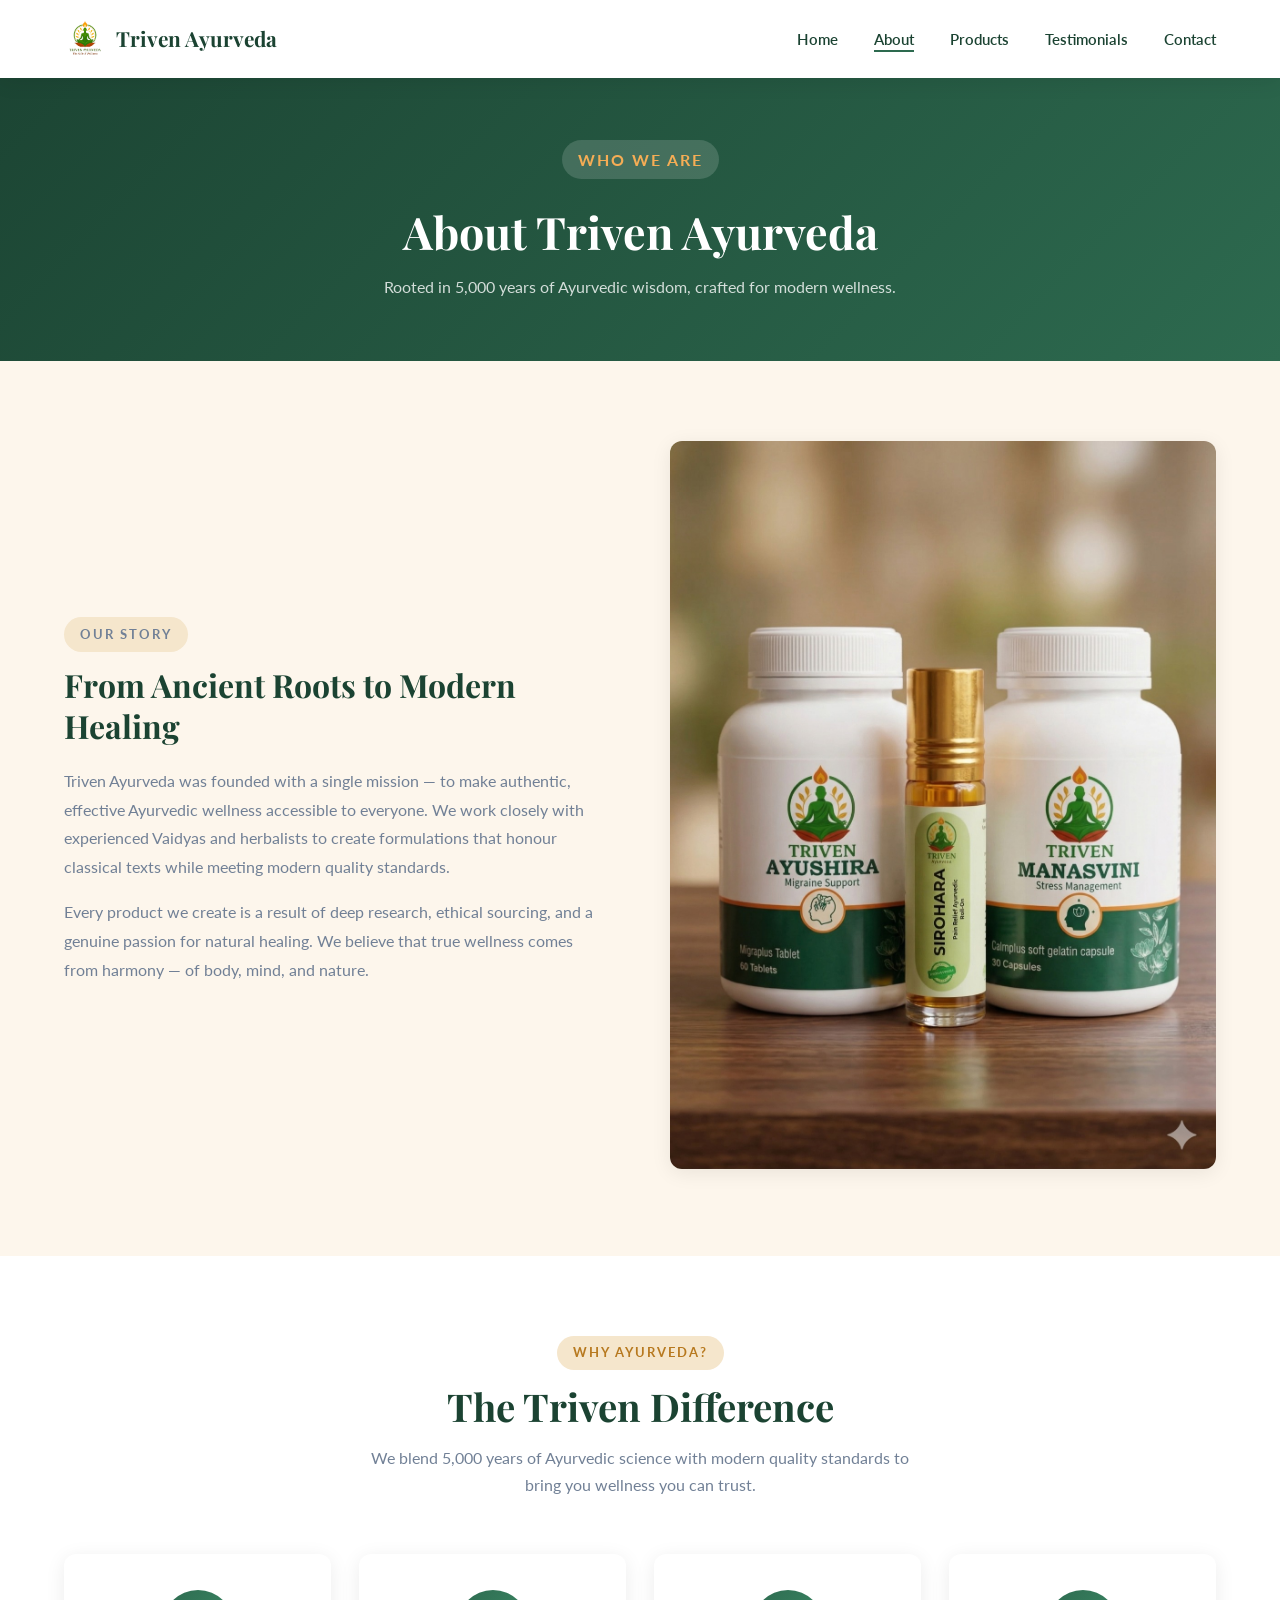
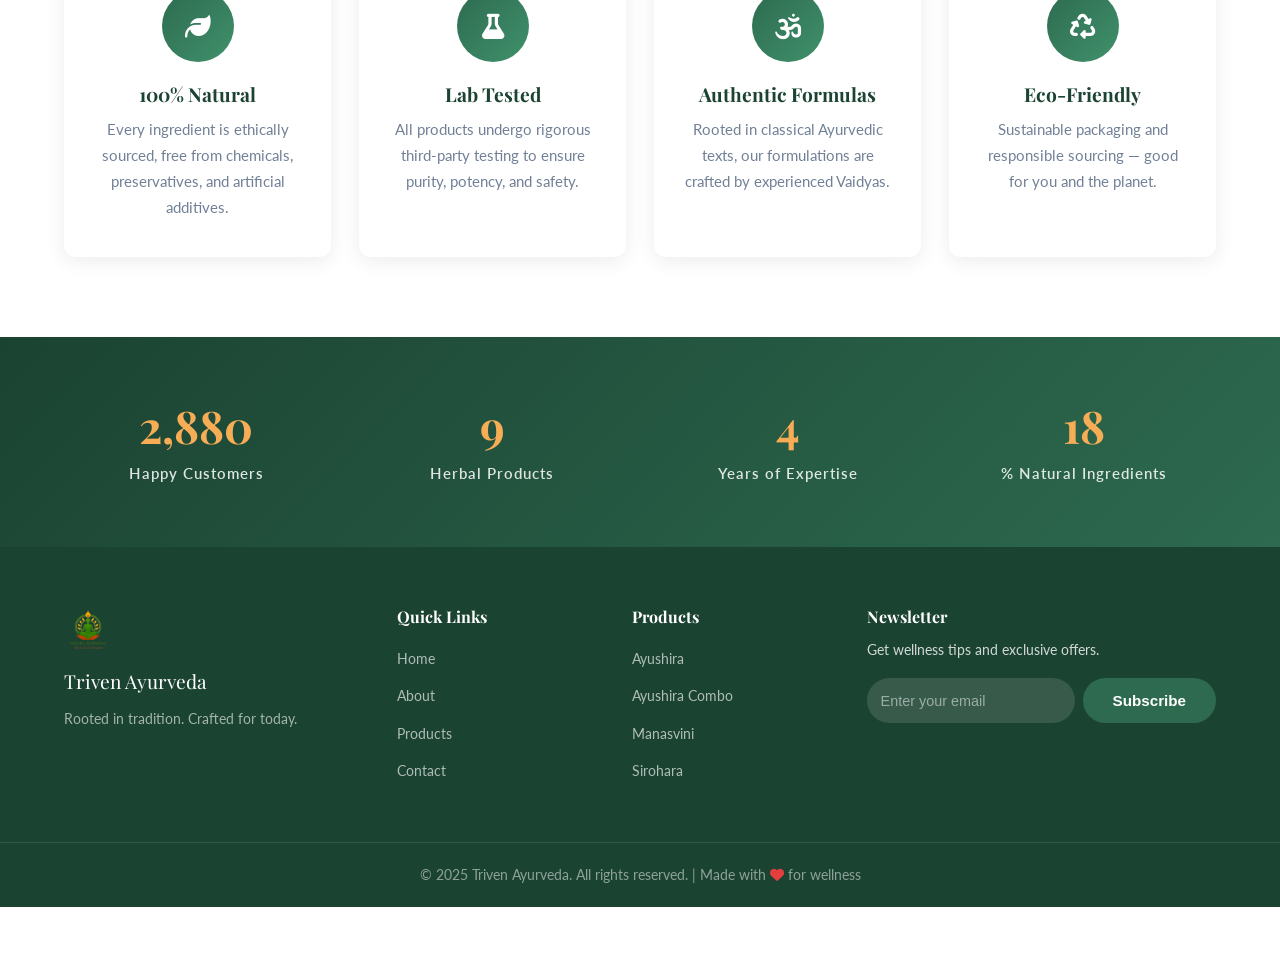
==== about.html @ 34d53b9c "updates" ====
<!DOCTYPE html>
<html lang="en">
<head>
  <meta charset="UTF-8" />
  <meta name="viewport" content="width=device-width, initial-scale=1.0" />
  <title>About - Triven Ayurveda</title>
  <link rel="stylesheet" href="Triven.css" />
  <link rel="stylesheet" href="about.css" />
  <link href="https://fonts.googleapis.com/css2?family=Playfair+Display:wght@500;700&family=Lato:wght@300;400;600&display=swap" rel="stylesheet" />
  <link rel="stylesheet" href="https://cdnjs.cloudflare.com/ajax/libs/font-awesome/6.5.0/css/all.min.css" />
</head>
<body>
  <div id="scroll-progress"></div>

  <!-- NAVBAR -->
  <nav class="navbar" id="navbar">
    <div class="nav-container">
      <div class="logo">
        <img src="assets/Trivenlogo.png" alt="Triven Ayurveda Logo" />
        <span>Triven Ayurveda</span>
      </div>
      <ul class="nav-links" id="navLinks">
        <li><a href="index.html#home">Home</a></li>
        <li><a href="about.html" class="active">About</a></li>
        <li><a href="products.html">Products</a></li>
        <li><a href="index.html#testimonials">Testimonials</a></li>
        <li><a href="index.html#contact">Contact</a></li>
      </ul>
      <button class="hamburger" id="hamburger" aria-label="Toggle menu">
        <i class="fas fa-bars"></i>
      </button>
    </div>
  </nav>

  <!-- PAGE HERO -->
  <section class="about-hero">
    <div class="container">
      <p class="section-tag">Who We Are</p>
      <h1>About Triven Ayurveda</h1>
      <p>Rooted in 5,000 years of Ayurvedic wisdom, crafted for modern wellness.</p>
    </div>
  </section>

  <!-- STORY SECTION -->
  <section class="about-story">
    <div class="container about-story-grid">
      <div class="about-story-text">
        <p class="section-tag">Our Story</p>
        <h2>From Ancient Roots to Modern Healing</h2>
        <p>Triven Ayurveda was founded with a single mission — to make authentic, effective Ayurvedic wellness accessible to everyone. We work closely with experienced Vaidyas and herbalists to create formulations that honour classical texts while meeting modern quality standards.</p>
        <p>Every product we create is a result of deep research, ethical sourcing, and a genuine passion for natural healing. We believe that true wellness comes from harmony — of body, mind, and nature.</p>
      </div>
      <div class="about-story-img">
        <img src="assets/image2.jpeg" alt="Triven Ayurveda Story" />
      </div>
    </div>
  </section>

  <!-- BENEFITS / WHY AYURVEDA -->
  <section class="about-benefits">
    <div class="container">
      <div class="section-header">
        <p class="section-tag">Why Ayurveda?</p>
        <h2>The Triven Difference</h2>
        <p class="section-sub">We blend 5,000 years of Ayurvedic science with modern quality standards to bring you wellness you can trust.</p>
      </div>
      <div class="benefits-grid">
        <div class="benefit-card">
          <div class="benefit-icon"><i class="fas fa-leaf"></i></div>
          <h3>100% Natural</h3>
          <p>Every ingredient is ethically sourced, free from chemicals, preservatives, and artificial additives.</p>
        </div>
        <div class="benefit-card">
          <div class="benefit-icon"><i class="fas fa-flask"></i></div>
          <h3>Lab Tested</h3>
          <p>All products undergo rigorous third-party testing to ensure purity, potency, and safety.</p>
        </div>
        <div class="benefit-card">
          <div class="benefit-icon"><i class="fas fa-om"></i></div>
          <h3>Authentic Formulas</h3>
          <p>Rooted in classical Ayurvedic texts, our formulations are crafted by experienced Vaidyas.</p>
        </div>
        <div class="benefit-card">
          <div class="benefit-icon"><i class="fas fa-recycle"></i></div>
          <h3>Eco-Friendly</h3>
          <p>Sustainable packaging and responsible sourcing — good for you and the planet.</p>
        </div>
      </div>
    </div>
  </section>

  <!-- STATS -->
  <section class="stats-banner">
    <div class="container stats-grid">
      <div class="stat">
        <h2 class="counter" data-target="15000">0</h2>
        <p>Happy Customers</p>
      </div>
      <div class="stat">
        <h2 class="counter" data-target="50">0</h2>
        <p>Herbal Products</p>
      </div>
      <div class="stat">
        <h2 class="counter" data-target="25">0</h2>
        <p>Years of Expertise</p>
      </div>
      <div class="stat">
        <h2 class="counter" data-target="100">0</h2>
        <p>% Natural Ingredients</p>
      </div>
    </div>
  </section>

  <!-- FOOTER -->
  <footer class="footer">
    <div class="container footer-grid">
      <div class="footer-brand">
        <img src="assets/Trivenlogo.png" alt="Triven Ayurveda" />
        <span>Triven Ayurveda</span>
        <p>Rooted in tradition. Crafted for today.</p>
      </div>
      <div class="footer-links">
        <h4>Quick Links</h4>
        <ul>
          <li><a href="index.html#home">Home</a></li>
          <li><a href="about.html">About</a></li>
          <li><a href="products.html">Products</a></li>
          <li><a href="index.html#contact">Contact</a></li>
        </ul>
      </div>
      <div class="footer-links">
        <h4>Products</h4>
        <ul>
          <li><a href="#">Ayushira</a></li>
          <li><a href="#">Ayushira Combo</a></li>
          <li><a href="#">Manasvini</a></li>
          <li><a href="#">Sirohara</a></li>
        </ul>
      </div>
      <div class="footer-newsletter">
        <h4>Newsletter</h4>
        <p>Get wellness tips and exclusive offers.</p>
        <div class="newsletter-form">
          <input type="email" placeholder="Enter your email" />
          <button class="btn btn-primary">Subscribe</button>
        </div>
      </div>
    </div>
    <div class="footer-bottom">
      <p>© 2025 Triven Ayurveda. All rights reserved. | Made with <i class="fas fa-heart"></i> for wellness</p>
    </div>
  </footer>

  <a href="#" class="back-to-top" id="backToTop"><i class="fas fa-arrow-up"></i></a>
  <script src="Triven.js"></script>
</body>
</html>
---- Triven.css ----
/* ===== RESET & BASE ===== */
*, *::before, *::after { margin: 0; padding: 0; box-sizing: border-box; }

:root {
  --green: #2d6a4f;
  --green-light: #40916c;
  --green-dark: #1b4332;
  --gold: #b7791f;
  --gold-light: #f6ad55;
  --cream: #fdf6ec;
  --cream-dark: #f5e6cc;
  --text: #2d3748;
  --text-light: #718096;
  --white: #ffffff;
  --shadow: 0 4px 20px rgba(0,0,0,0.08);
  --radius: 12px;
  --transition: 0.3s ease;
}

html { scroll-behavior: smooth; scroll-padding-top: 80px; }

/* ===== SCROLL PROGRESS BAR ===== */
#scroll-progress {
  position: fixed;
  top: 0; left: 0;
  height: 3px;
  width: 0%;
  background: linear-gradient(90deg, var(--green), var(--gold-light));
  z-index: 99999;
  transition: width 0.1s linear;
  pointer-events: none;
}

/* ===== CUSTOM SCROLLBAR ===== */
::-webkit-scrollbar { width: 6px; }
::-webkit-scrollbar-track { background: var(--cream); }
::-webkit-scrollbar-thumb { background: var(--green); border-radius: 10px; }
::-webkit-scrollbar-thumb:hover { background: var(--green-dark); }

/* ===== SCROLL REVEAL ===== */
.reveal {
  opacity: 0;
  transform: translateY(40px);
  transition: opacity 0.6s ease, transform 0.6s ease;
}
.reveal.visible {
  opacity: 1;
  transform: translateY(0);
}

body {
  font-family: 'Lato', sans-serif;
  color: var(--text);
  background: var(--white);
  line-height: 1.7;
}

h1, h2, h3, h4 { font-family: 'Playfair Display', serif; line-height: 1.3; }

.container { max-width: 1200px; margin: 0 auto; padding: 0 24px; }

section { padding: 80px 0; }

/* ===== BUTTONS ===== */
.btn {
  display: inline-flex;
  align-items: center;
  gap: 8px;
  padding: 12px 28px;
  border-radius: 50px;
  font-weight: 600;
  font-size: 0.95rem;
  cursor: pointer;
  border: 2px solid transparent;
  transition: var(--transition);
  text-decoration: none;
}

.btn-primary {
  background: var(--green);
  color: var(--white);
  border-color: var(--green);
}
.btn-primary:hover { background: var(--green-dark); border-color: var(--green-dark); transform: translateY(-2px); }

.btn-outline {
  background: transparent;
  color: var(--white);
  border-color: var(--white);
}
.btn-outline:hover { background: var(--white); color: var(--green); }

.btn-sm { padding: 8px 18px; font-size: 0.85rem; }

/* ===== SECTION HEADER ===== */
.section-header { text-align: center; margin-bottom: 56px; }
.section-tag {
  display: inline-block;
  background: var(--cream-dark);
  color: var(--gold);
  font-size: 0.8rem;
  font-weight: 700;
  letter-spacing: 2px;
  text-transform: uppercase;
  padding: 6px 16px;
  border-radius: 50px;
  margin-bottom: 12px;
}
.section-header h2 { font-size: 2.4rem; color: var(--green-dark); margin-bottom: 12px; }
.section-sub { color: var(--text-light); max-width: 560px; margin: 0 auto; }

/* ===== NAVBAR ===== */
.navbar {
  position: fixed;
  top: 0; left: 0; right: 0;
  z-index: 1000;
  padding: 18px 0;
  background: var(--white);
  box-shadow: var(--shadow);
  transition: var(--transition);
}
.navbar.scrolled {
  background: var(--white);
  box-shadow: var(--shadow);
  padding: 12px 0;
}
.nav-container {
  max-width: 1200px;
  margin: 0 auto;
  padding: 0 24px;
  display: flex;
  align-items: center;
  justify-content: space-between;
}
.logo {
  display: flex;
  align-items: center;
  gap: 10px;
  text-decoration: none;
}
.logo img { height: 42px; width: 42px; object-fit: contain; border-radius: 50%; }
.logo span { font-family: 'Playfair Display', serif; font-size: 1.3rem; color: var(--green-dark); font-weight: 700; }
.navbar.scrolled .logo span { color: var(--green-dark); }

.nav-links {
  display: flex;
  list-style: none;
  gap: 36px;
}
.nav-links a {
  text-decoration: none;
  color: var(--green-dark);
  font-weight: 600;
  font-size: 0.95rem;
  position: relative;
  transition: var(--transition);
}
.nav-links a::after {
  content: '';
  position: absolute;
  bottom: -4px; left: 0;
  width: 0; height: 2px;
  background: var(--green);
  transition: var(--transition);
}
.nav-links a:hover::after, .nav-links a.active::after { width: 100%; }
.nav-links a:hover { color: var(--green); }

.hamburger {
  display: none;
  background: none;
  border: none;
  font-size: 1.4rem;
  color: var(--green-dark);
  cursor: pointer;
}

/* ===== HERO ===== */
.hero {
  min-height: 100vh;
  background: linear-gradient(135deg, #0d2b1e 0%, #1b4332 60%, #2d6a4f 100%);
  display: flex;
  align-items: center;
  padding: 100px 80px 60px;
  gap: 60px;
  position: relative;
  overflow: hidden;
}
.hero-left {
  flex: 1;
  z-index: 2;
  display: flex;
  flex-direction: column;
  gap: 24px;
}
.hero-tag {
  display: inline-block;
  color: var(--gold-light);
  font-size: 0.8rem;
  font-weight: 700;
  letter-spacing: 4px;
  text-transform: uppercase;
}
.hero-left h1 { font-size: clamp(2.4rem, 4vw, 3.8rem); color: var(--white); line-height: 1.2; margin: 0; }
.hero-left h1 span { color: var(--gold-light); }
.hero-sub { color: rgba(255,255,255,0.75); font-size: 1.05rem; line-height: 1.8; max-width: 480px; }
.hero-btns { display: flex; gap: 16px; flex-wrap: wrap; }
.hero-features {
  display: flex;
  gap: 24px;
  flex-wrap: wrap;
  padding-top: 24px;
  border-top: 1px solid rgba(255,255,255,0.15);
}
.hero-feature { display: flex; align-items: center; gap: 8px; color: rgba(255,255,255,0.85); font-size: 0.85rem; font-weight: 600; }
.hero-feature i { color: var(--gold-light); font-size: 1rem; }
.hero-right {
  flex: 1;
  z-index: 2;
  display: flex;
  align-items: center;
  justify-content: center;
  position: relative;
}
.hero-img-wrap { position: relative; width: 560px; height: 620px; transition: transform 0.1s linear; }
.hero-img-bg {
  position: absolute;
  inset: 20px;
  background: radial-gradient(circle, rgba(246,173,85,0.2) 0%, transparent 70%);
  border-radius: 50%;
  animation: pulse 3s ease-in-out infinite;
}
@keyframes pulse { 0%,100% { transform: scale(1); opacity: 0.6; } 50% { transform: scale(1.1); opacity: 1; } }
.hero-img {
  position: absolute;
  inset: 0;
  width: 100%;
  height: 100%;
  object-fit: contain;
  opacity: 0;
  transition: opacity 1s ease;
  filter: drop-shadow(0 20px 60px rgba(0,0,0,0.5));
  animation: floatImg 4s ease-in-out infinite;
}
.hero-img.active { opacity: 1; }
@keyframes floatImg { 0%,100% { transform: translateY(0); } 50% { transform: translateY(-14px); } }
.hero-scroll {
  position: absolute;
  bottom: 32px; left: 50%;
  transform: translateX(-50%);
  z-index: 2;
}
.hero-scroll a { color: rgba(255,255,255,0.5); font-size: 1.1rem; animation: bounce 2s infinite; display: block; }
@keyframes bounce { 0%,100% { transform: translateY(0); } 50% { transform: translateY(8px); } }

/* ===== ABOUT ===== */
.about { background: var(--cream); }
.benefits-grid {
  display: grid;
  grid-template-columns: repeat(auto-fit, minmax(240px, 1fr));
  gap: 28px;
}
.benefit-card {
  background: var(--white);
  border-radius: var(--radius);
  padding: 36px 28px;
  text-align: center;
  box-shadow: var(--shadow);
  transition: var(--transition);
}
.benefit-card.visible { opacity: 1; transform: translateY(0); }
.benefit-card:hover { transform: translateY(-6px); box-shadow: 0 12px 32px rgba(0,0,0,0.12); }
.benefit-icon {
  width: 72px; height: 72px;
  background: linear-gradient(135deg, var(--green), var(--green-light));
  border-radius: 50%;
  display: flex;
  align-items: center;
  justify-content: center;
  margin: 0 auto 20px;
  font-size: 1.6rem;
  color: var(--white);
}
.benefit-card h3 { font-size: 1.2rem; color: var(--green-dark); margin-bottom: 10px; }
.benefit-card p { color: var(--text-light); font-size: 0.95rem; }

/* ===== PRODUCTS ===== */
.products { background: var(--white); }
.products-grid {
  display: grid;
  grid-template-columns: repeat(auto-fit, minmax(260px, 1fr));
  gap: 28px;
}
.product-card {
  border-radius: var(--radius);
  overflow: hidden;
  box-shadow: var(--shadow);
  transition: var(--transition);
  background: var(--white);
  border: 1px solid #eee;
}
.product-card:hover { transform: translateY(-6px); box-shadow: 0 16px 40px rgba(0,0,0,0.12); }
.product-img {
  height: 220px;
  overflow: hidden;
  background: var(--cream);
}
.product-img img {
  width: 100%;
  height: 100%;
  object-fit: cover;
  transition: transform 0.4s ease;
}
.product-card:hover .product-img img {
  transform: scale(1.06);
}
.product-info { padding: 24px; }
.product-badge {
  display: inline-block;
  background: var(--green);
  color: var(--white);
  font-size: 0.72rem;
  font-weight: 700;
  letter-spacing: 1px;
  text-transform: uppercase;
  padding: 3px 10px;
  border-radius: 50px;
  margin-bottom: 10px;
}
.product-info h3 { font-size: 1.15rem; color: var(--green-dark); margin-bottom: 8px; }
.product-info p { color: var(--text-light); font-size: 0.9rem; margin-bottom: 16px; }
.product-footer { display: flex; align-items: center; justify-content: space-between; }
.price { font-size: 1.3rem; font-weight: 700; color: var(--gold); font-family: 'Playfair Display', serif; }

/* ===== STATS BANNER ===== */
.stats-banner {
  background: linear-gradient(135deg, var(--green-dark), var(--green));
  padding: 60px 0;
}
.stats-grid {
  display: grid;
  grid-template-columns: repeat(auto-fit, minmax(180px, 1fr));
  gap: 32px;
  text-align: center;
}
.stat h2 { font-size: 2.8rem; color: var(--gold-light); margin-bottom: 6px; }
.stat p { color: rgba(255,255,255,0.85); font-size: 0.95rem; font-weight: 600; letter-spacing: 1px; }

/* ===== TESTIMONIALS ===== */
.testimonials { background: var(--cream); }
.testimonials-slider { overflow: hidden; border-radius: var(--radius); }
.testimonial-track {
  display: flex;
  transition: transform 0.5s ease;
}
.testimonial-card {
  min-width: 100%;
  background: var(--white);
  border-radius: var(--radius);
  padding: 40px;
  box-shadow: var(--shadow);
}
.stars { color: var(--gold); font-size: 1.1rem; margin-bottom: 16px; }
.testimonial-card > p { font-size: 1.05rem; color: var(--text); font-style: italic; margin-bottom: 24px; line-height: 1.8; }
.reviewer { display: flex; align-items: center; gap: 14px; }
.avatar {
  width: 48px; height: 48px;
  background: linear-gradient(135deg, var(--green), var(--green-light));
  border-radius: 50%;
  display: flex;
  align-items: center;
  justify-content: center;
  color: var(--white);
  font-weight: 700;
  font-size: 1.1rem;
}
.reviewer strong { display: block; color: var(--green-dark); }
.reviewer span { font-size: 0.85rem; color: var(--text-light); }
.slider-controls {
  display: flex;
  align-items: center;
  justify-content: center;
  gap: 20px;
  margin-top: 28px;
}
.slider-controls button {
  width: 44px; height: 44px;
  border-radius: 50%;
  border: 2px solid var(--green);
  background: var(--white);
  color: var(--green);
  font-size: 1rem;
  cursor: pointer;
  transition: var(--transition);
  display: flex;
  align-items: center;
  justify-content: center;
}
.slider-controls button:hover { background: var(--green); color: var(--white); }
.dots { display: flex; gap: 8px; }
.dot {
  width: 10px; height: 10px;
  border-radius: 50%;
  background: var(--cream-dark);
  cursor: pointer;
  transition: var(--transition);
}
.dot.active { background: var(--green); transform: scale(1.3); }

/* ===== CONTACT ===== */
/* ===== CONTACT CONSULTATION ===== */
.contact { background: #e8f5f0; }
.consult-grid {
  display: grid;
  grid-template-columns: 1fr 1fr;
  gap: 60px;
  align-items: center;
}
.consult-left .section-tag { margin-bottom: 16px; }
.consult-left h2 {
  font-size: 2rem;
  color: var(--green-dark);
  margin-bottom: 16px;
  line-height: 1.4;
}
.consult-left h2 span { color: var(--gold); }
.consult-left > p { color: var(--text-light); margin-bottom: 24px; }
.consult-points { list-style: none; margin-bottom: 32px; display: flex; flex-direction: column; gap: 10px; }
.consult-points li { display: flex; align-items: center; gap: 10px; font-weight: 600; color: var(--green-dark); }
.consult-points li i { color: var(--green); font-size: 1rem; }
.consult-images { display: flex; gap: 16px; align-items: flex-end; grid-column: 1 / -1; }
.consult-images img { width: 24%; border-radius: var(--radius); box-shadow: var(--shadow); object-fit: contain; object-position: top; height: auto; max-height: 320px; background: var(--cream); }
.consult-form-box {
  background: var(--white);
  border-radius: 16px;
  padding: 36px 32px;
  box-shadow: 0 8px 40px rgba(0,0,0,0.1);
}
.consult-form-box h3 {
  font-size: 1.3rem;
  color: var(--green-dark);
  margin-bottom: 24px;
  text-align: center;
  padding-bottom: 16px;
  border-bottom: 2px solid var(--cream-dark);
}
.contact-form { display: flex; flex-direction: column; gap: 14px; }
.form-group input,
.form-group textarea,
.form-group select {
  width: 100%;
  padding: 13px 16px;
  border: 1.5px solid #d1e7dd;
  border-radius: 8px;
  font-family: 'Lato', sans-serif;
  font-size: 0.95rem;
  color: var(--text);
  background: #f8fffe;
  outline: none;
  transition: var(--transition);
  overflow: hidden;
  text-overflow: ellipsis;
}
.form-group input:focus,
.form-group textarea:focus { border-color: var(--green); background: var(--white); }
.form-group textarea { resize: vertical; }
.check-label { font-size: 0.9rem; font-weight: 700; color: var(--green-dark); display: block; margin-bottom: 10px; }
.check-group {
  display: flex;
  flex-wrap: wrap;
  gap: 10px 20px;
}
.check-group label {
  display: flex;
  align-items: center;
  gap: 6px;
  font-size: 0.9rem;
  color: var(--text);
  cursor: pointer;
  font-weight: 600;
}
.check-group input[type="checkbox"] {
  width: 16px;
  height: 16px;
  accent-color: var(--green);
  cursor: pointer;
}
.form-success {
  display: none;
  color: var(--green);
  font-weight: 600;
  font-size: 0.95rem;
  margin-top: 4px;
  align-items: center;
  gap: 8px;
}
.form-success i { font-size: 1.1rem; }
.form-success.show { display: flex; }

@media (max-width: 900px) {
  .consult-grid { grid-template-columns: 1fr; gap: 36px; }
  .consult-left { order: 1; text-align: center; }
  .consult-left .section-tag { display: block; text-align: center; }
  .consult-points { align-items: center; }
  .consult-right { order: 2; }
  .consult-images { order: 3; grid-column: 1; justify-content: center; }
  .consult-images img { width: 48%; max-height: 240px; }
}
@media (max-width: 560px) {
  .consult-form-box { padding: 24px 18px; }
  .consult-left h2 { font-size: 1.6rem; }
  .consult-images { flex-direction: column; }
  .consult-images img { width: 100%; max-height: 280px; }
}

/* ===== FOOTER ===== */
.footer { background: var(--green-dark); color: rgba(255,255,255,0.8); padding: 60px 0 0; margin-bottom: 64px; }
.footer-grid {
  display: grid;
  grid-template-columns: 1.5fr 1fr 1fr 1.5fr;
  gap: 40px;
  padding-bottom: 48px;
}
.footer-brand { display: flex; flex-direction: column; gap: 10px; }
.footer-brand img { height: 48px; width: 48px; object-fit: contain; border-radius: 50%; }
.footer-brand span { font-family: 'Playfair Display', serif; font-size: 1.2rem; color: var(--white); }
.footer-brand p { font-size: 0.9rem; color: rgba(255,255,255,0.6); }
.footer-links h4 { color: var(--white); margin-bottom: 16px; font-size: 1rem; }
.footer-links ul { list-style: none; }
.footer-links li { margin-bottom: 10px; }
.footer-links a { color: rgba(255,255,255,0.65); text-decoration: none; font-size: 0.9rem; transition: var(--transition); }
.footer-links a:hover { color: var(--gold-light); }
.footer-newsletter h4 { color: var(--white); margin-bottom: 10px; }
.footer-newsletter p { font-size: 0.9rem; margin-bottom: 16px; }
.newsletter-form { display: flex; gap: 8px; }
.newsletter-form input {
  flex: 1;
  padding: 10px 14px;
  border-radius: 50px;
  border: none;
  outline: none;
  font-size: 0.9rem;
  background: rgba(255,255,255,0.12);
  color: var(--white);
}
.newsletter-form input::placeholder { color: rgba(255,255,255,0.5); }
.newsletter-form input:focus { background: rgba(255,255,255,0.2); }
.footer-bottom {
  border-top: 1px solid rgba(255,255,255,0.1);
  padding: 20px 0;
  text-align: center;
  font-size: 0.88rem;
  color: rgba(255,255,255,0.5);
}
.footer-bottom i { color: #e53e3e; }

/* ===== CALL FLOAT BAR ===== */
.call-float-bar {
  position: fixed;
  bottom: 0; left: 0; right: 0;
  z-index: 9999;
  background: rgba(27, 67, 50, 0.95);
  backdrop-filter: blur(4px);
  border-top: 1px solid rgba(255,255,255,0.2);
  display: flex;
  align-items: center;
  justify-content: space-between;
  padding: 12px 32px;
  box-shadow: 0 -4px 20px rgba(0,0,0,0.2);
}
.call-bar-doctor {
  width: 44px;
  height: 44px;
  border-radius: 50%;
  object-fit: cover;
  object-position: top;
  border: 2px solid #22c55e;
  transition: opacity 0.4s ease;
}
.doctor-online {
  display: flex;
  align-items: center;
  gap: 10px;
  color: var(--white);
  font-size: 1rem;
  font-weight: 700;
  text-shadow: 0 1px 6px rgba(0,0,0,0.6);
}
.online-dot {
  width: 12px;
  height: 12px;
  background: #22c55e;
  border-radius: 50%;
  display: inline-block;
  animation: blink 1.2s infinite;
}
@keyframes blink {
  0%,100% { opacity: 1; transform: scale(1); }
  50% { opacity: 0.4; transform: scale(1.3); }
}
.call-now-btn {
  display: inline-flex;
  align-items: center;
  gap: 10px;
  background: #22c55e;
  color: var(--white);
  font-weight: 700;
  font-size: 1rem;
  padding: 12px 28px;
  border-radius: 50px;
  text-decoration: none;
  transition: var(--transition);
  box-shadow: 0 4px 16px rgba(34,197,94,0.4);
  animation: callPulse 2s infinite;
}
.call-now-btn:hover { background: #16a34a; transform: scale(1.05); }
@keyframes callPulse {
  0%,100% { box-shadow: 0 4px 16px rgba(34,197,94,0.4); }
  50% { box-shadow: 0 4px 28px rgba(34,197,94,0.8); }
}
@keyframes ringShake {
  0%,100% { transform: rotate(0deg); }
  10%,30%,50% { transform: rotate(-15deg); }
  20%,40% { transform: rotate(15deg); }
  60% { transform: rotate(0deg); }
}
.call-now-btn i {
  animation: ringShake 1.5s ease-in-out infinite;
  display: inline-block;
}
@media (max-width: 560px) {
  .call-float-bar { padding: 10px 16px; }
  .doctor-online span { font-size: 0.85rem; }
  .call-now-btn { font-size: 0.85rem; padding: 10px 18px; }
}

/* ===== BACK TO TOP ===== */
.back-to-top {
  position: fixed;
  bottom: 76px; right: 24px;
  width: 46px; height: 46px;
  background: var(--green);
  color: var(--white);
  border-radius: 50%;
  display: flex;
  align-items: center;
  justify-content: center;
  font-size: 1rem;
  text-decoration: none;
  box-shadow: 0 4px 16px rgba(0,0,0,0.2);
  opacity: 0;
  pointer-events: none;
  transition: var(--transition);
  z-index: 999;
}
.back-to-top.visible { opacity: 1; pointer-events: all; }
.back-to-top:hover { background: var(--green-dark); transform: translateY(-3px); }

/* ===== RESPONSIVE ===== */

/* Large Desktop (1440px+) */
@media (min-width: 1440px) {
  .container { max-width: 1360px; }
  .hero { padding: 120px 100px 80px; gap: 80px; }
  .hero-left h1 { font-size: 4.2rem; }
  .hero-img-wrap { width: 620px; height: 680px; }
  .section-header h2 { font-size: 2.8rem; }
  .stat h2 { font-size: 3.2rem; }
  .footer-grid { grid-template-columns: 2fr 1fr 1fr 2fr; }
}

/* Large Desktop */
@media (max-width: 1200px) {
  .hero { padding: 100px 48px 60px; }
  .hero-img-wrap { width: 460px; height: 520px; }
}

/* Tablet Landscape */
@media (max-width: 1024px) {
  .hero { padding: 100px 40px 60px; gap: 40px; }
  .hero-img-wrap { width: 380px; height: 440px; }
  .footer-grid { grid-template-columns: 1fr 1fr; gap: 32px; }
}

/* Tablet Portrait */
@media (max-width: 900px) {
  .hero { flex-direction: column; padding: 120px 24px 80px; gap: 32px; text-align: center; min-height: auto; }
  .hero-left { align-items: center; }
  .hero-sub { margin: 0 auto; text-align: center; }
  .hero-btns { justify-content: center; }
  .hero-features { justify-content: center; }
  .hero-img-wrap { width: 300px; height: 340px; }
  .footer-grid { grid-template-columns: 1fr 1fr; }
  .benefits-grid { grid-template-columns: 1fr 1fr; }
  .products-grid { grid-template-columns: 1fr 1fr; }
  .consult-left h2 { font-size: 1.7rem; }
  .section-header h2 { font-size: 2rem; }
}

/* Mobile Large */
@media (max-width: 768px) {
  section { padding: 56px 0; }
  .container { padding: 0 16px; }
  .nav-links {
    display: none;
    position: absolute;
    top: 100%; left: 0; right: 0;
    background: var(--white);
    flex-direction: column;
    padding: 20px 24px;
    gap: 16px;
    box-shadow: var(--shadow);
    z-index: 999;
  }
  .nav-links.open { display: flex; }
  .nav-links a { color: var(--text) !important; font-size: 1rem; }
  .hamburger { display: block; }
  .section-header h2 { font-size: 1.9rem; }
  .section-header { margin-bottom: 36px; }
  .hero { padding: 100px 20px 60px; gap: 28px; }
  .hero-left h1 { font-size: 2rem; }
  .hero-img-wrap { width: 260px; height: 300px; }
  .hero-features { gap: 16px; }
  .stats-grid { grid-template-columns: 1fr 1fr; gap: 24px; }
  .stat h2 { font-size: 2.2rem; }
  .benefits-grid { grid-template-columns: 1fr 1fr; gap: 16px; }
  .benefit-card { padding: 24px 18px; }
  .products-grid { grid-template-columns: 1fr 1fr; gap: 16px; }
  .product-img { height: 180px; }
  .product-info { padding: 16px; }
  .testimonial-card { padding: 28px 20px; }
  .testimonial-card > p { font-size: 0.95rem; }
  .consult-grid { gap: 24px; }
  .consult-form-box { padding: 24px 16px; }
  .consult-form-box h3 { font-size: 1.1rem; }
  .footer-grid { grid-template-columns: 1fr 1fr; gap: 28px; }
  .footer { margin-bottom: 56px; padding: 48px 0 0; }
  .back-to-top { bottom: 72px; right: 16px; }
}

/* Mobile Small */
@media (max-width: 560px) {
  section { padding: 48px 0; }
  .container { padding: 0 14px; }
  .hero { padding: 90px 14px 56px; flex-direction: column; gap: 24px; }
  .hero-left h1 { font-size: 1.8rem; }
  .hero-sub { font-size: 0.95rem; }
  .hero-img-wrap { width: 220px; height: 260px; }
  .hero-features { gap: 12px; }
  .hero-feature span { font-size: 0.78rem; }
  .hero-btns { flex-direction: column; align-items: center; width: 100%; }
  .hero-btns .btn { width: 100%; justify-content: center; }
  .section-header h2 { font-size: 1.6rem; }
  .section-header { margin-bottom: 28px; }
  .benefits-grid { grid-template-columns: 1fr; gap: 14px; }
  .benefit-card { padding: 24px 20px; }
  .products-grid { grid-template-columns: 1fr; gap: 16px; }
  .product-img { height: 200px; }
  .stats-grid { grid-template-columns: 1fr 1fr; gap: 16px; }
  .stat h2 { font-size: 1.9rem; }
  .stat p { font-size: 0.82rem; }
  .testimonial-card { padding: 24px 16px; }
  .slider-controls { gap: 12px; }
  .slider-controls button { width: 38px; height: 38px; font-size: 0.9rem; }
  .consult-grid { gap: 20px; }
  .consult-left h2 { font-size: 1.4rem; }
  .consult-points li { font-size: 0.88rem; }
  .consult-form-box { padding: 20px 14px; }
  .consult-form-box h3 { font-size: 1rem; }
  .consult-images { flex-direction: column; }
  .consult-images img { width: 100%; max-height: 280px; }
  .footer-grid { grid-template-columns: 1fr; gap: 20px; padding-bottom: 28px; }
  .footer-brand { align-items: flex-start; }
  .newsletter-form { flex-direction: column; }
  .newsletter-form input { border-radius: 8px; width: 100%; }
  .newsletter-form .btn { border-radius: 8px; width: 100%; justify-content: center; }
  .footer-bottom p { font-size: 0.78rem; padding: 0 12px; line-height: 1.6; }
  .footer { margin-bottom: 56px; padding: 40px 0 0; }
  .back-to-top { bottom: 72px; right: 12px; width: 40px; height: 40px; }
  .call-float-bar { padding: 10px 14px; gap: 8px; }
  .doctor-online span:last-child { font-size: 0.82rem; }
  .call-now-btn { font-size: 0.82rem; padding: 9px 16px; gap: 6px; }
  .call-bar-doctor { width: 36px; height: 36px; }
  .online-dot { width: 10px; height: 10px; }
  .product-info h3 { font-size: 1rem; }
  .price { font-size: 1.1rem; }
}

/* Extra Small */
@media (max-width: 380px) {
  .hero { padding: 80px 12px 48px; }
  .hero-left h1 { font-size: 1.5rem; }
  .hero-img-wrap { width: 190px; height: 220px; }
  .hero-tag { font-size: 0.7rem; letter-spacing: 2px; }
  .nav-container { padding: 0 12px; }
  .logo span { font-size: 1rem; }
  .logo img { height: 34px; width: 34px; }
  .section-header h2 { font-size: 1.4rem; }
  .stat h2 { font-size: 1.6rem; }
  .consult-left h2 { font-size: 1.2rem; }
  .call-now-btn { font-size: 0.78rem; padding: 8px 12px; }
  .doctor-online span:last-child { display: none; }
}
---- about.css ----
/* ===== ABOUT PAGE - about.css ===== */

.about-hero {
  background: linear-gradient(135deg, var(--green-dark), var(--green));
  padding: 140px 0 60px;
  text-align: center;
}
.about-hero .section-tag { background: rgba(255,255,255,0.15); color: var(--gold-light); }
.about-hero h1 { font-size: 2.8rem; color: var(--white); margin: 12px 0; }
.about-hero p { color: rgba(255,255,255,0.8); font-size: 1rem; }

.about-story { padding: 80px 0; background: var(--cream); }
.about-story-grid {
  display: grid;
  grid-template-columns: 1fr 1fr;
  gap: 60px;
  align-items: center;
}
.about-story-text .section-tag { margin-bottom: 12px; }
.about-story-text h2 { font-size: 2rem; color: var(--green-dark); margin-bottom: 20px; }
.about-story-text p { color: var(--text-light); margin-bottom: 16px; line-height: 1.8; }
.about-story-img img { width: 100%; border-radius: var(--radius); box-shadow: var(--shadow); object-fit: cover; }

.about-benefits { padding: 80px 0; background: var(--white); }
.benefits-grid { display: grid; grid-template-columns: repeat(auto-fit, minmax(240px, 1fr)); gap: 28px; }
.benefit-card {
  background: var(--white);
  border-radius: var(--radius);
  padding: 36px 28px;
  text-align: center;
  box-shadow: var(--shadow);
  transition: var(--transition);
}
.benefit-card:hover { transform: translateY(-6px); box-shadow: 0 12px 32px rgba(0,0,0,0.12); }
.benefit-icon {
  width: 72px; height: 72px;
  background: linear-gradient(135deg, var(--green), var(--green-light));
  border-radius: 50%;
  display: flex; align-items: center; justify-content: center;
  margin: 0 auto 20px;
  font-size: 1.6rem; color: var(--white);
}
.benefit-card h3 { font-size: 1.2rem; color: var(--green-dark); margin-bottom: 10px; }
.benefit-card p { color: var(--text-light); font-size: 0.95rem; }

/* ===== RESPONSIVE ===== */
/* Large Desktop */
@media (min-width: 1440px) {
  .about-hero h1 { font-size: 3.2rem; }
  .about-story-grid { gap: 80px; }
  .about-story-text h2 { font-size: 2.4rem; }
}
/* Laptop */
@media (max-width: 1200px) {
  .about-story-grid { gap: 48px; }
}
@media (max-width: 1024px) {
  .about-story-grid { gap: 36px; }
  .about-hero h1 { font-size: 2.4rem; }
}
/* Tablet */
@media (max-width: 768px) {
  .about-hero { padding: 120px 0 48px; }
  .about-hero h1 { font-size: 2rem; }
  .about-story { padding: 56px 0; }
  .about-story-grid { grid-template-columns: 1fr; gap: 28px; }
  .about-benefits { padding: 56px 0; }
  .benefits-grid { grid-template-columns: 1fr 1fr; gap: 16px; }
  .benefit-card { padding: 28px 20px; }
}
/* Mobile */
@media (max-width: 560px) {
  .about-hero { padding: 100px 0 40px; }
  .about-hero h1 { font-size: 1.8rem; }
  .about-hero p { font-size: 0.9rem; padding: 0 12px; }
  .about-story { padding: 44px 0; }
  .about-story-text h2 { font-size: 1.5rem; }
  .about-benefits { padding: 44px 0; }
  .benefits-grid { grid-template-columns: 1fr; }
  .benefit-card { padding: 24px 18px; }
}
@media (max-width: 380px) {
  .about-hero h1 { font-size: 1.4rem; }
  .about-story-text h2 { font-size: 1.3rem; }
}
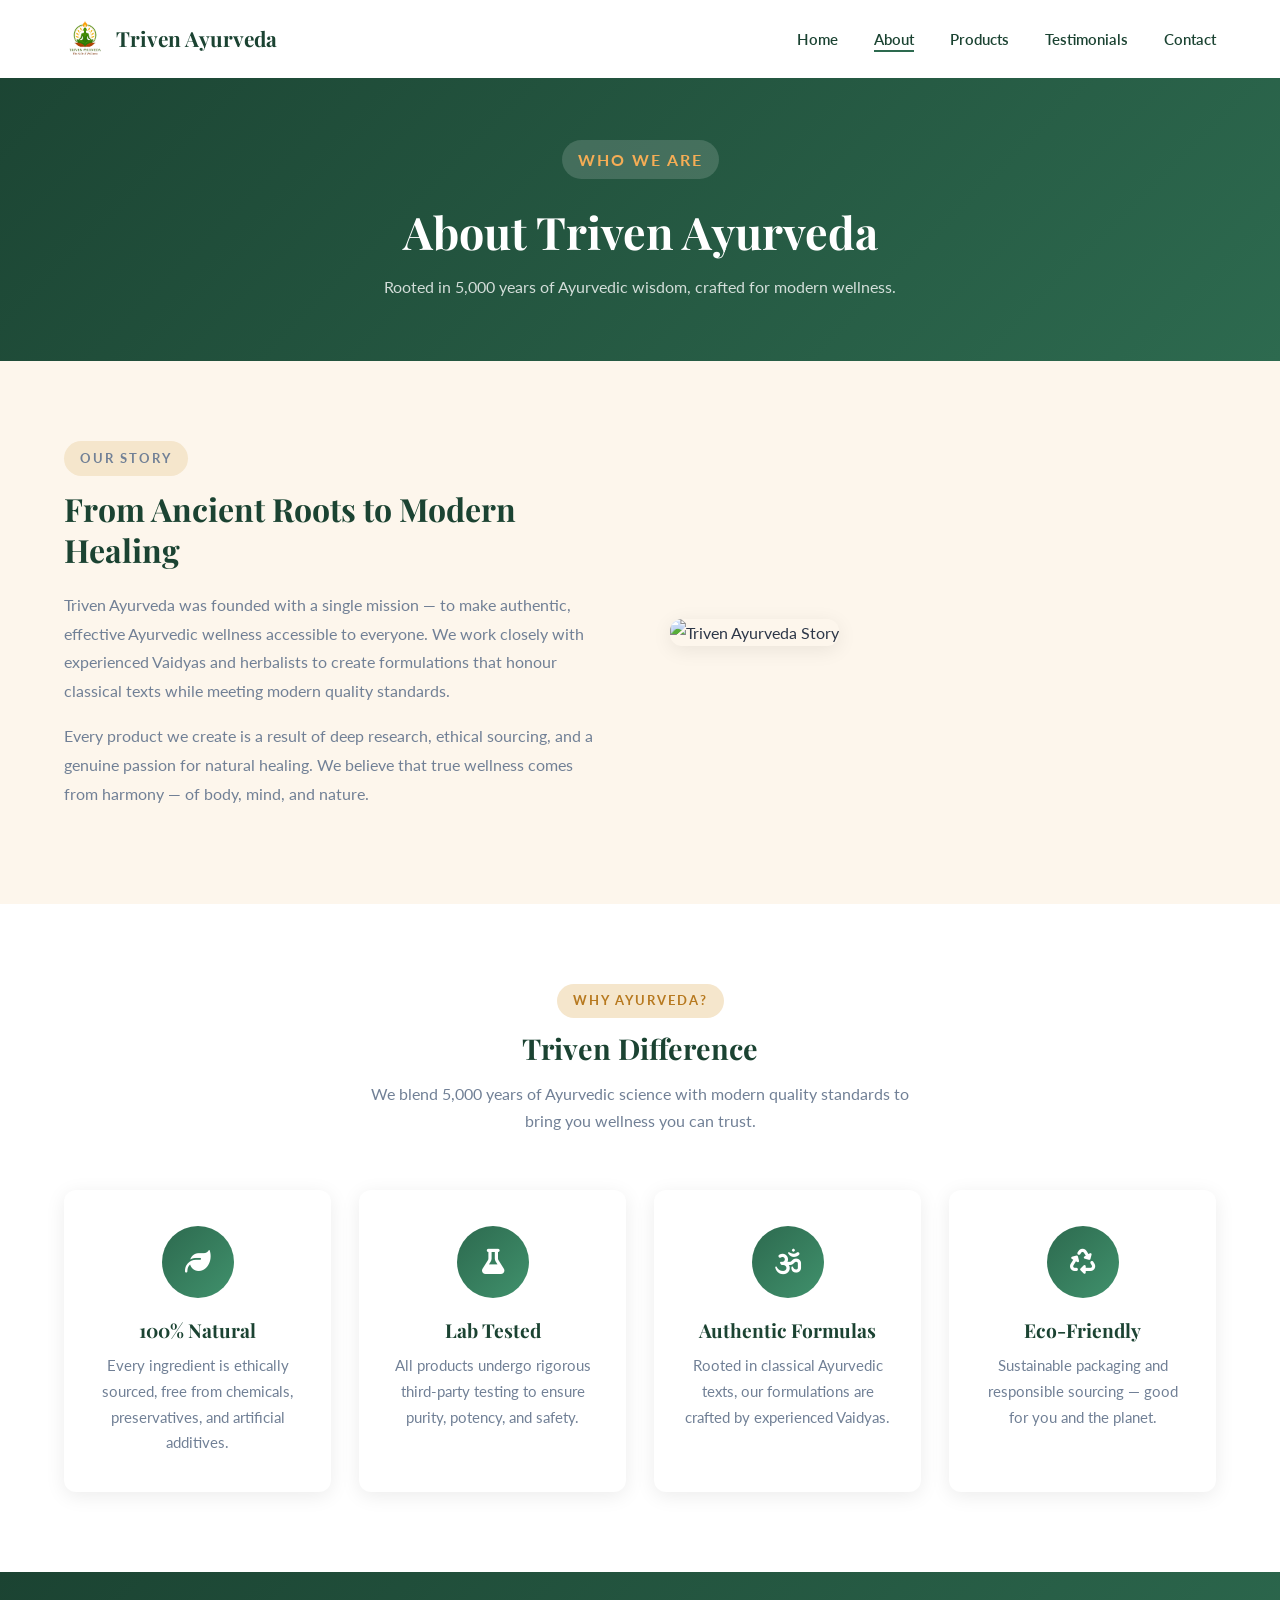
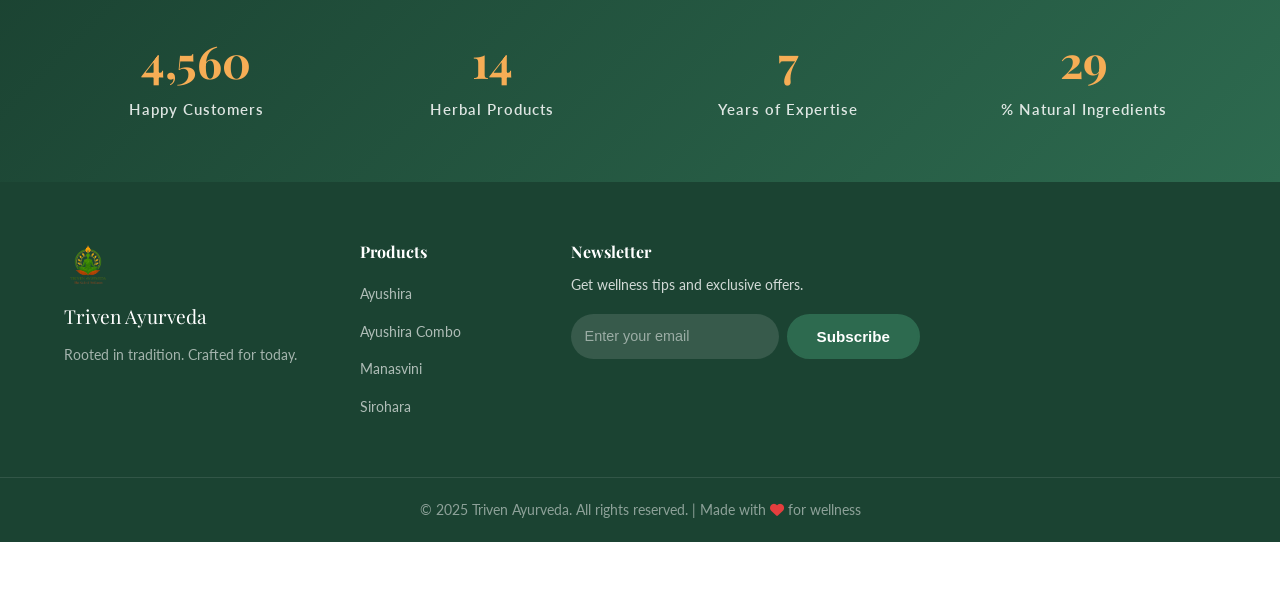
==== commit 2eb94fa1: "updates" ====
--- a/about.html
+++ b/about.html
@@ -22,7 +22,7 @@
       <ul class="nav-links" id="navLinks">
         <li><a href="index.html#home">Home</a></li>
         <li><a href="about.html" class="active">About</a></li>
-        <li><a href="products.html">Products</a></li>
+        <li><a href="index.html#products">Products</a></li>
         <li><a href="index.html#testimonials">Testimonials</a></li>
         <li><a href="index.html#contact">Contact</a></li>
       </ul>
@@ -61,7 +61,7 @@
     <div class="container">
       <div class="section-header">
         <p class="section-tag">Why Ayurveda?</p>
-        <h2>The Triven Difference</h2>
+        <h2>Triven Difference</h2>
         <p class="section-sub">We blend 5,000 years of Ayurvedic science with modern quality standards to bring you wellness you can trust.</p>
       </div>
       <div class="benefits-grid">
@@ -118,14 +118,6 @@
         <img src="assets/Trivenlogo.png" alt="Triven Ayurveda" />
         <span>Triven Ayurveda</span>
         <p>Rooted in tradition. Crafted for today.</p>
-      </div>
-      <div class="footer-links">
-        <h4>Quick Links</h4>
-        <ul>
-          <li><a href="index.html#home">Home</a></li>
-          <li><a href="about.html">About</a></li>
-          <li><a href="products.html">Products</a></li>
-          <li><a href="index.html#contact">Contact</a></li>
         </ul>
       </div>
       <div class="footer-links">
--- a/Triven.css
+++ b/Triven.css
@@ -19,17 +19,10 @@
 
 html { scroll-behavior: smooth; scroll-padding-top: 80px; }
 
+
+
 /* ===== SCROLL PROGRESS BAR ===== */
-#scroll-progress {
-  position: fixed;
-  top: 0; left: 0;
-  height: 3px;
-  width: 0%;
-  background: linear-gradient(90deg, var(--green), var(--gold-light));
-  z-index: 99999;
-  transition: width 0.1s linear;
-  pointer-events: none;
-}
+#scroll-progress { display: none; }
 
 /* ===== CUSTOM SCROLLBAR ===== */
 ::-webkit-scrollbar { width: 6px; }
@@ -85,10 +78,10 @@
 
 .btn-outline {
   background: transparent;
-  color: var(--white);
-  border-color: var(--white);
-}
-.btn-outline:hover { background: var(--white); color: var(--green); }
+  color: var(--green-dark);
+  border-color: var(--green-dark);
+}
+.btn-outline:hover { background: var(--green-dark); color: var(--white); }
 
 .btn-sm { padding: 8px 18px; font-size: 0.85rem; }
 
@@ -106,7 +99,7 @@
   border-radius: 50px;
   margin-bottom: 12px;
 }
-.section-header h2 { font-size: 2.4rem; color: var(--green-dark); margin-bottom: 12px; }
+.section-header h2 { font-size: 1.8rem; color: var(--green-dark); margin-bottom: 12px; }
 .section-sub { color: var(--text-light); max-width: 560px; margin: 0 auto; }
 
 /* ===== NAVBAR ===== */
@@ -116,12 +109,12 @@
   z-index: 1000;
   padding: 18px 0;
   background: var(--white);
-  box-shadow: var(--shadow);
+  box-shadow: none;
   transition: var(--transition);
 }
 .navbar.scrolled {
   background: var(--white);
-  box-shadow: var(--shadow);
+  box-shadow: none;
   padding: 12px 0;
 }
 .nav-container {
@@ -177,8 +170,8 @@
 
 /* ===== HERO ===== */
 .hero {
-  min-height: 100vh;
-  background: linear-gradient(135deg, #0d2b1e 0%, #1b4332 60%, #2d6a4f 100%);
+  min-height: 60vh;
+  background: url('assets/Productimg1.png') center/cover no-repeat;
   display: flex;
   align-items: center;
   padding: 100px 80px 60px;
@@ -195,25 +188,25 @@
 }
 .hero-tag {
   display: inline-block;
-  color: var(--gold-light);
+  color: var(--green-dark);
   font-size: 0.8rem;
   font-weight: 700;
   letter-spacing: 4px;
   text-transform: uppercase;
 }
-.hero-left h1 { font-size: clamp(2.4rem, 4vw, 3.8rem); color: var(--white); line-height: 1.2; margin: 0; }
-.hero-left h1 span { color: var(--gold-light); }
-.hero-sub { color: rgba(255,255,255,0.75); font-size: 1.05rem; line-height: 1.8; max-width: 480px; }
+.hero-left h1 { font-size: clamp(1.8rem, 3vw, 2.8rem); color: var(--green-dark); line-height: 1.2; margin: 0; }
+.hero-left h1 span { color: var(--green); }
+.hero-sub { color: var(--text); font-size: 1.05rem; line-height: 1.8; max-width: 480px; }
 .hero-btns { display: flex; gap: 16px; flex-wrap: wrap; }
 .hero-features {
   display: flex;
   gap: 24px;
   flex-wrap: wrap;
   padding-top: 24px;
-  border-top: 1px solid rgba(255,255,255,0.15);
-}
-.hero-feature { display: flex; align-items: center; gap: 8px; color: rgba(255,255,255,0.85); font-size: 0.85rem; font-weight: 600; }
-.hero-feature i { color: var(--gold-light); font-size: 1rem; }
+  border-top: 1px solid rgba(0,0,0,0.15);
+}
+.hero-feature { display: flex; align-items: center; gap: 8px; color: var(--text); font-size: 0.85rem; font-weight: 600; }
+.hero-feature i { color: var(--green); font-size: 1rem; }
 .hero-right {
   flex: 1;
   z-index: 2;
@@ -263,7 +256,7 @@
 .benefit-card {
   background: var(--white);
   border-radius: var(--radius);
-  padding: 36px 28px;
+  padding: 20px 16px;
   text-align: center;
   box-shadow: var(--shadow);
   transition: var(--transition);
@@ -271,25 +264,25 @@
 .benefit-card.visible { opacity: 1; transform: translateY(0); }
 .benefit-card:hover { transform: translateY(-6px); box-shadow: 0 12px 32px rgba(0,0,0,0.12); }
 .benefit-icon {
-  width: 72px; height: 72px;
+  width: 52px; height: 52px;
   background: linear-gradient(135deg, var(--green), var(--green-light));
   border-radius: 50%;
   display: flex;
   align-items: center;
   justify-content: center;
-  margin: 0 auto 20px;
-  font-size: 1.6rem;
+  margin: 0 auto 12px;
+  font-size: 1.2rem;
   color: var(--white);
 }
-.benefit-card h3 { font-size: 1.2rem; color: var(--green-dark); margin-bottom: 10px; }
-.benefit-card p { color: var(--text-light); font-size: 0.95rem; }
+.benefit-card h3 { font-size: 1rem; color: var(--green-dark); margin-bottom: 6px; }
+.benefit-card p { color: var(--text-light); font-size: 0.85rem; }
 
 /* ===== PRODUCTS ===== */
 .products { background: var(--white); }
 .products-grid {
   display: grid;
-  grid-template-columns: repeat(auto-fit, minmax(260px, 1fr));
-  gap: 28px;
+  grid-template-columns: repeat(auto-fit, minmax(200px, 1fr));
+  gap: 20px;
 }
 .product-card {
   border-radius: var(--radius);
@@ -301,7 +294,7 @@
 }
 .product-card:hover { transform: translateY(-6px); box-shadow: 0 16px 40px rgba(0,0,0,0.12); }
 .product-img {
-  height: 220px;
+  height: 160px;
   overflow: hidden;
   background: var(--cream);
 }
@@ -314,7 +307,7 @@
 .product-card:hover .product-img img {
   transform: scale(1.06);
 }
-.product-info { padding: 24px; }
+.product-info { padding: 14px; }
 .product-badge {
   display: inline-block;
   background: var(--green);
@@ -565,7 +558,7 @@
   display: flex;
   align-items: center;
   justify-content: space-between;
-  padding: 12px 32px;
+  padding: 6px 32px;
   box-shadow: 0 -4px 20px rgba(0,0,0,0.2);
 }
 .call-bar-doctor {
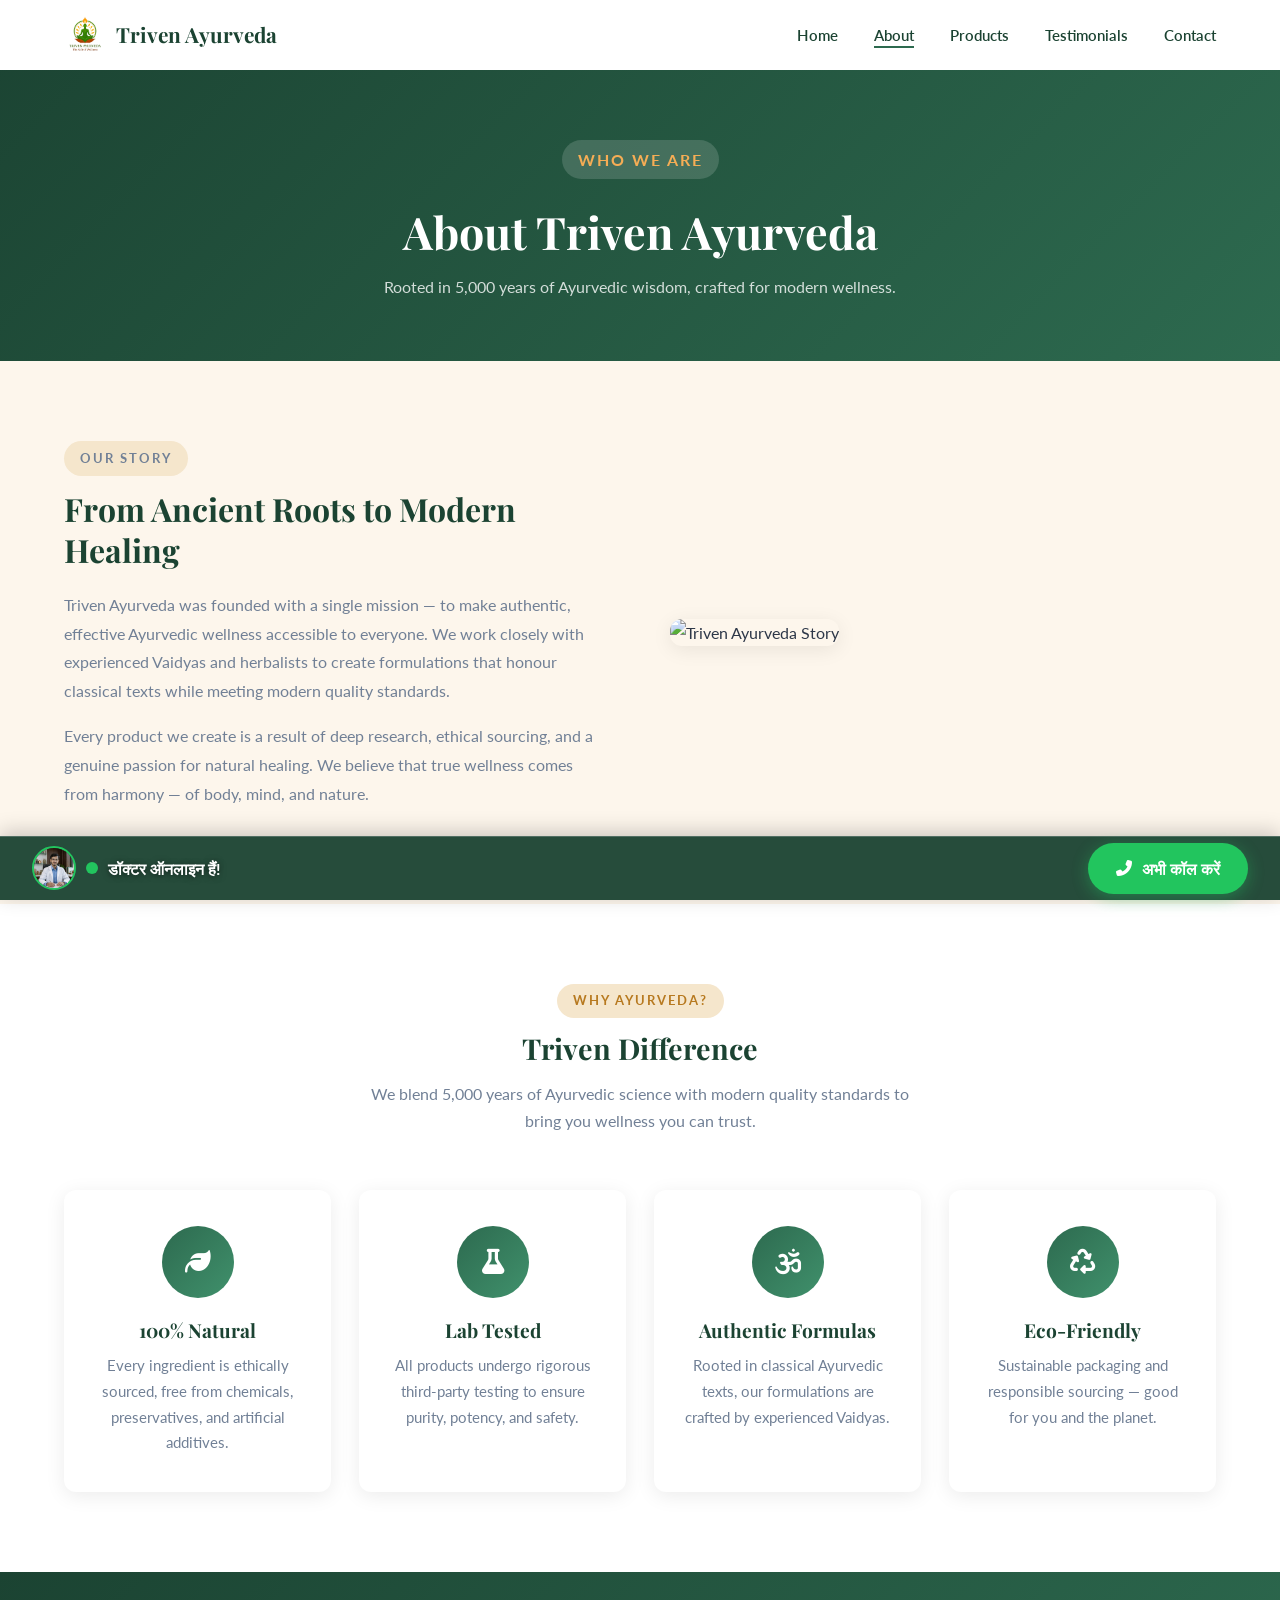
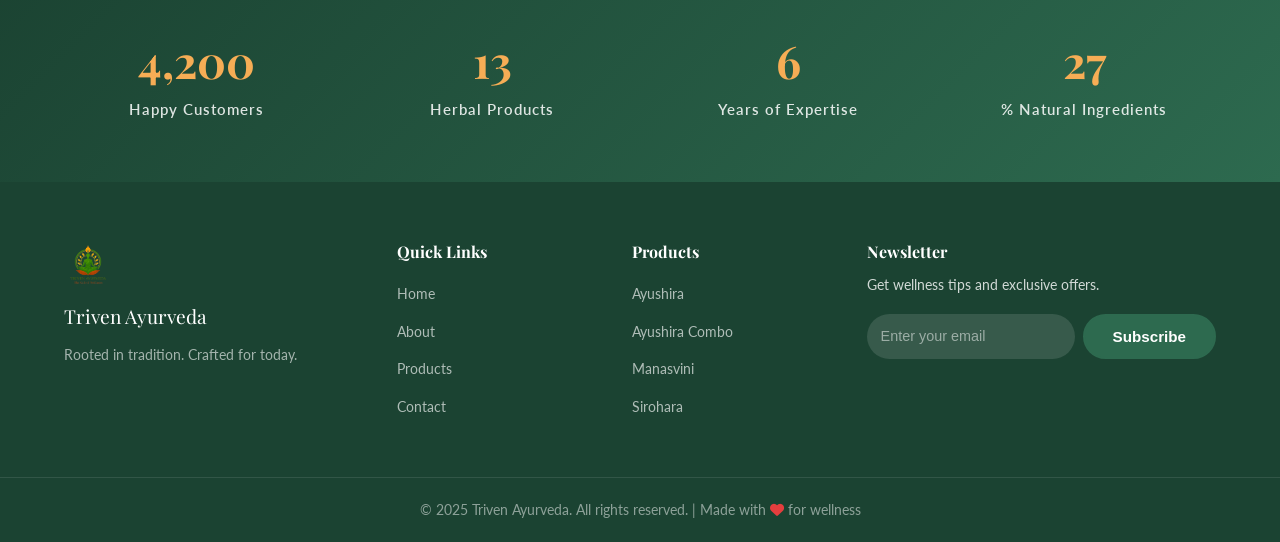
==== commit 3c3dcbef: "updats" ====
--- a/about.html
+++ b/about.html
@@ -118,6 +118,15 @@
         <img src="assets/Trivenlogo.png" alt="Triven Ayurveda" />
         <span>Triven Ayurveda</span>
         <p>Rooted in tradition. Crafted for today.</p>
+      </div>
+      <div class="footer-links-row">
+      <div class="footer-links">
+        <h4>Quick Links</h4>
+        <ul>
+          <li><a href="index.html#home">Home</a></li>
+          <li><a href="about.html">About</a></li>
+          <li><a href="index.html#products">Products</a></li>
+          <li><a href="index.html#contact">Contact</a></li>
         </ul>
       </div>
       <div class="footer-links">
@@ -128,6 +137,7 @@
           <li><a href="#">Manasvini</a></li>
           <li><a href="#">Sirohara</a></li>
         </ul>
+      </div>
       </div>
       <div class="footer-newsletter">
         <h4>Newsletter</h4>
@@ -144,7 +154,30 @@
   </footer>
 
   <a href="#" class="back-to-top" id="backToTop"><i class="fas fa-arrow-up"></i></a>
+
+  <!-- CALL NOW FLOATING BUTTON -->
+  <div class="call-float-bar">
+    <div class="doctor-online">
+      <img src="assets/Doctor1.png" alt="Doctor" class="call-bar-doctor"/>
+      <span class="online-dot"></span>
+      <span>डॉक्टर ऑनलाइन हैं!</span>
+    </div>
+    <a href="tel:+917309523829" class="call-now-btn">
+      <i class="fas fa-phone-alt"></i> अभी कॉल करें
+    </a>
+  </div>
+
   <script src="Triven.js"></script>
+  <script>
+    const callBarDoc = document.querySelector('.call-bar-doctor');
+    const doctors = ['assets/Doctor1.png', 'assets/Doctor2.png'];
+    let idx = 0;
+    setInterval(() => {
+      idx = (idx + 1) % doctors.length;
+      callBarDoc.style.opacity = '0';
+      setTimeout(() => { callBarDoc.src = doctors[idx]; callBarDoc.style.opacity = '1'; }, 400);
+    }, 3000);
+  </script>
 </body>
 </html>
 
--- a/Triven.css
+++ b/Triven.css
@@ -17,7 +17,9 @@
   --transition: 0.3s ease;
 }
 
-html { scroll-behavior: smooth; scroll-padding-top: 80px; }
+html, body { height: 100%; }
+html { scroll-behavior: smooth; scroll-padding-top: 70px; }
+body { overflow-x: hidden; }
 
 
 
@@ -107,15 +109,16 @@
   position: fixed;
   top: 0; left: 0; right: 0;
   z-index: 1000;
-  padding: 18px 0;
+  height: 70px;
   background: var(--white);
   box-shadow: none;
-  transition: var(--transition);
+  transition: box-shadow var(--transition);
 }
 .navbar.scrolled {
-  background: var(--white);
-  box-shadow: none;
-  padding: 12px 0;
+  box-shadow: 0 2px 12px rgba(0,0,0,0.08);
+}
+.nav-container {
+  height: 100%;
 }
 .nav-container {
   max-width: 1200px;
@@ -170,7 +173,7 @@
 
 /* ===== HERO ===== */
 .hero {
-  min-height: 60vh;
+  min-height: 100vh;
   background: url('assets/Productimg1.png') center/cover no-repeat;
   display: flex;
   align-items: center;
@@ -279,6 +282,7 @@
 
 /* ===== PRODUCTS ===== */
 .products { background: var(--white); }
+.products .section-header h2 { margin-top: 1%; font-size: 1.4rem; }
 .products-grid {
   display: grid;
   grid-template-columns: repeat(auto-fit, minmax(200px, 1fr));
@@ -324,6 +328,9 @@
 .product-info p { color: var(--text-light); font-size: 0.9rem; margin-bottom: 16px; }
 .product-footer { display: flex; align-items: center; justify-content: space-between; }
 .price { font-size: 1.3rem; font-weight: 700; color: var(--gold); font-family: 'Playfair Display', serif; }
+.price-wrap { display: flex; align-items: center; gap: 6px; flex-wrap: wrap; }
+.price-old { font-size: 0.95rem; color: var(--text-light); text-decoration: line-through; font-weight: 500; }
+.discount-badge { background: #e53e3e; color: #fff; font-size: 0.7rem; font-weight: 700; padding: 2px 7px; border-radius: 50px; letter-spacing: 0.5px; }
 
 /* ===== STATS BANNER ===== */
 .stats-banner {
@@ -514,6 +521,7 @@
   gap: 40px;
   padding-bottom: 48px;
 }
+.footer-links-row { display: contents; }
 .footer-brand { display: flex; flex-direction: column; gap: 10px; }
 .footer-brand img { height: 48px; width: 48px; object-fit: contain; border-radius: 50%; }
 .footer-brand span { font-family: 'Playfair Display', serif; font-size: 1.2rem; color: var(--white); }
@@ -677,7 +685,7 @@
 
 /* Tablet Portrait */
 @media (max-width: 900px) {
-  .hero { flex-direction: column; padding: 120px 24px 80px; gap: 32px; text-align: center; min-height: auto; }
+  .hero { flex-direction: column; padding: 120px 24px 80px; gap: 32px; text-align: center; min-height: 100vh; }
   .hero-left { align-items: center; }
   .hero-sub { margin: 0 auto; text-align: center; }
   .hero-btns { justify-content: center; }
@@ -710,7 +718,7 @@
   .hamburger { display: block; }
   .section-header h2 { font-size: 1.9rem; }
   .section-header { margin-bottom: 36px; }
-  .hero { padding: 100px 20px 60px; gap: 28px; }
+  .hero { padding: 100px 20px 60px; gap: 28px; min-height: 100vh; }
   .hero-left h1 { font-size: 2rem; }
   .hero-img-wrap { width: 260px; height: 300px; }
   .hero-features { gap: 16px; }
@@ -727,6 +735,7 @@
   .consult-form-box { padding: 24px 16px; }
   .consult-form-box h3 { font-size: 1.1rem; }
   .footer-grid { grid-template-columns: 1fr 1fr; gap: 28px; }
+  .footer-links-row { display: contents; }
   .footer { margin-bottom: 56px; padding: 48px 0 0; }
   .back-to-top { bottom: 72px; right: 16px; }
 }
@@ -735,7 +744,7 @@
 @media (max-width: 560px) {
   section { padding: 48px 0; }
   .container { padding: 0 14px; }
-  .hero { padding: 90px 14px 56px; flex-direction: column; gap: 24px; }
+  .hero { padding: 90px 14px 56px; flex-direction: column; gap: 24px; min-height: 100vh; }
   .hero-left h1 { font-size: 1.8rem; }
   .hero-sub { font-size: 0.95rem; }
   .hero-img-wrap { width: 220px; height: 260px; }
@@ -763,6 +772,8 @@
   .consult-images { flex-direction: column; }
   .consult-images img { width: 100%; max-height: 280px; }
   .footer-grid { grid-template-columns: 1fr; gap: 20px; padding-bottom: 28px; }
+  .footer-links-row { display: flex; gap: 24px; }
+  .footer-links-row .footer-links { flex: 1; }
   .footer-brand { align-items: flex-start; }
   .newsletter-form { flex-direction: column; }
   .newsletter-form input { border-radius: 8px; width: 100%; }
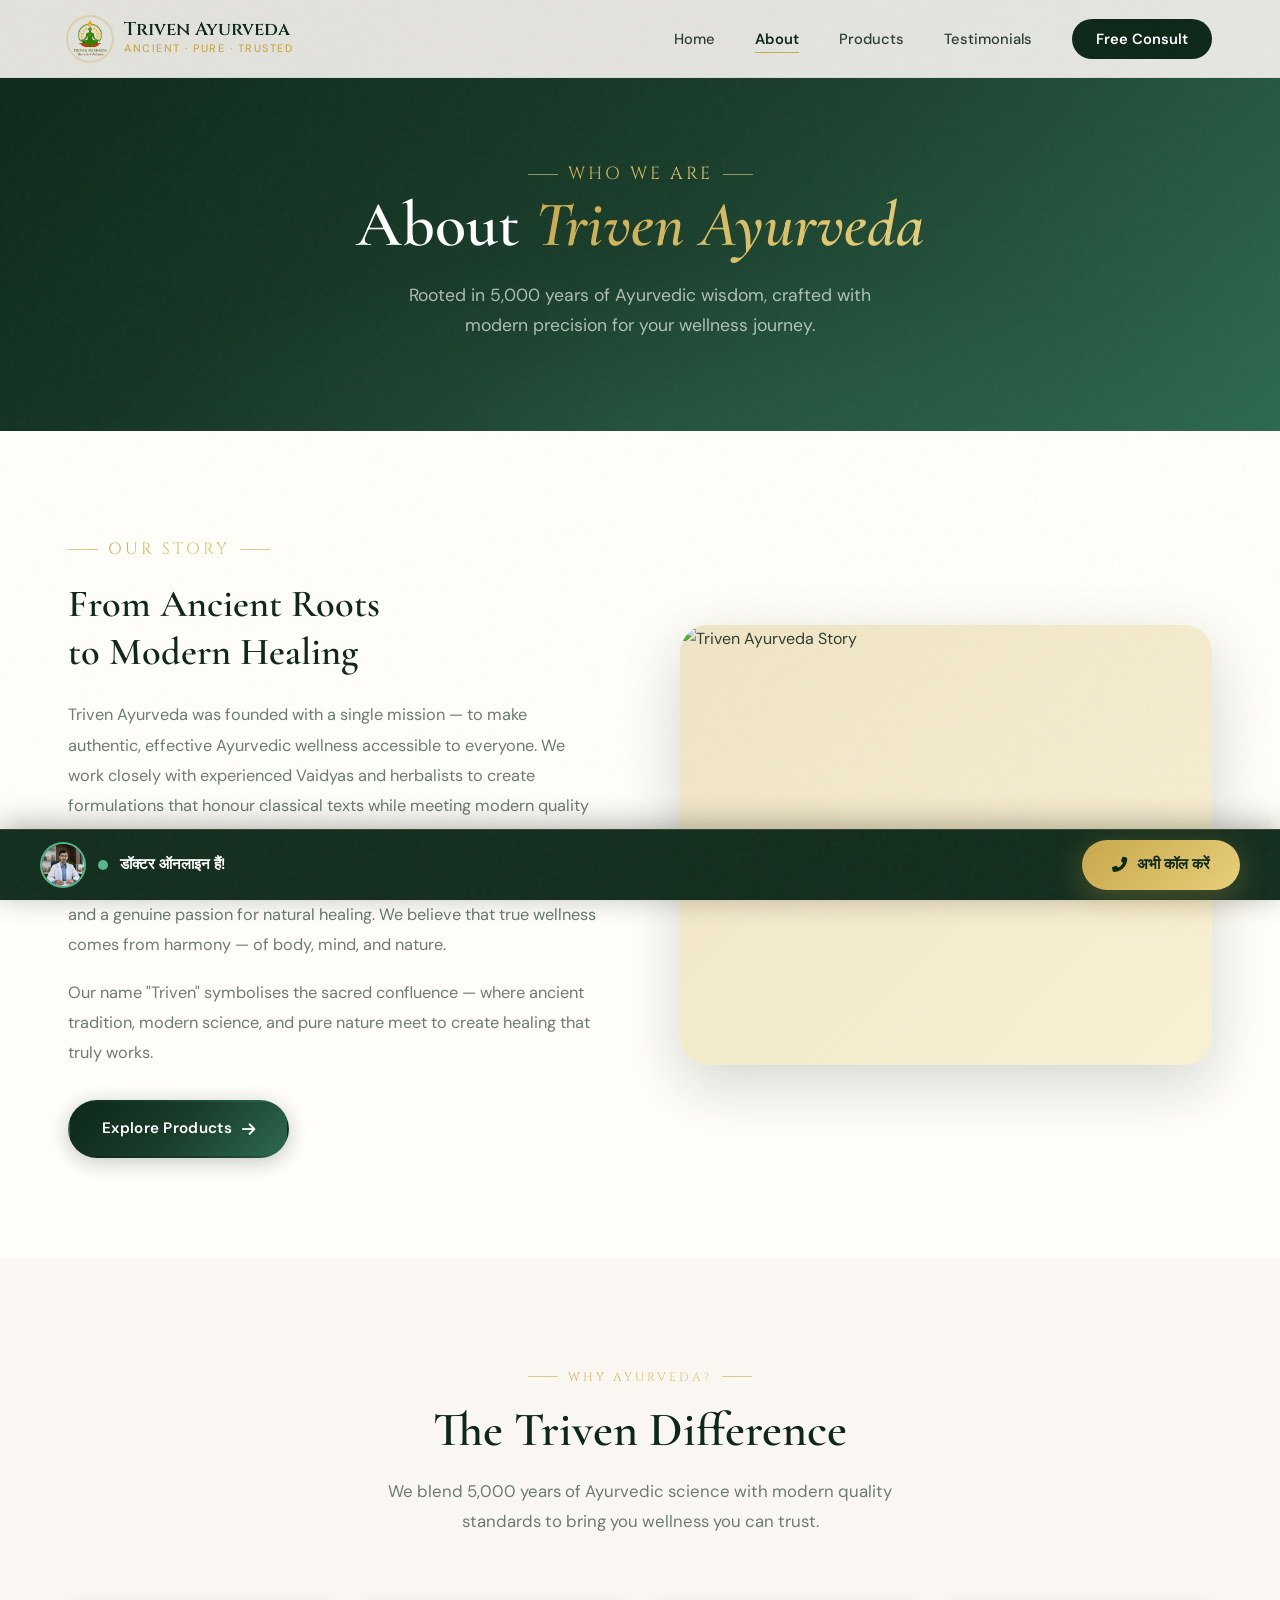
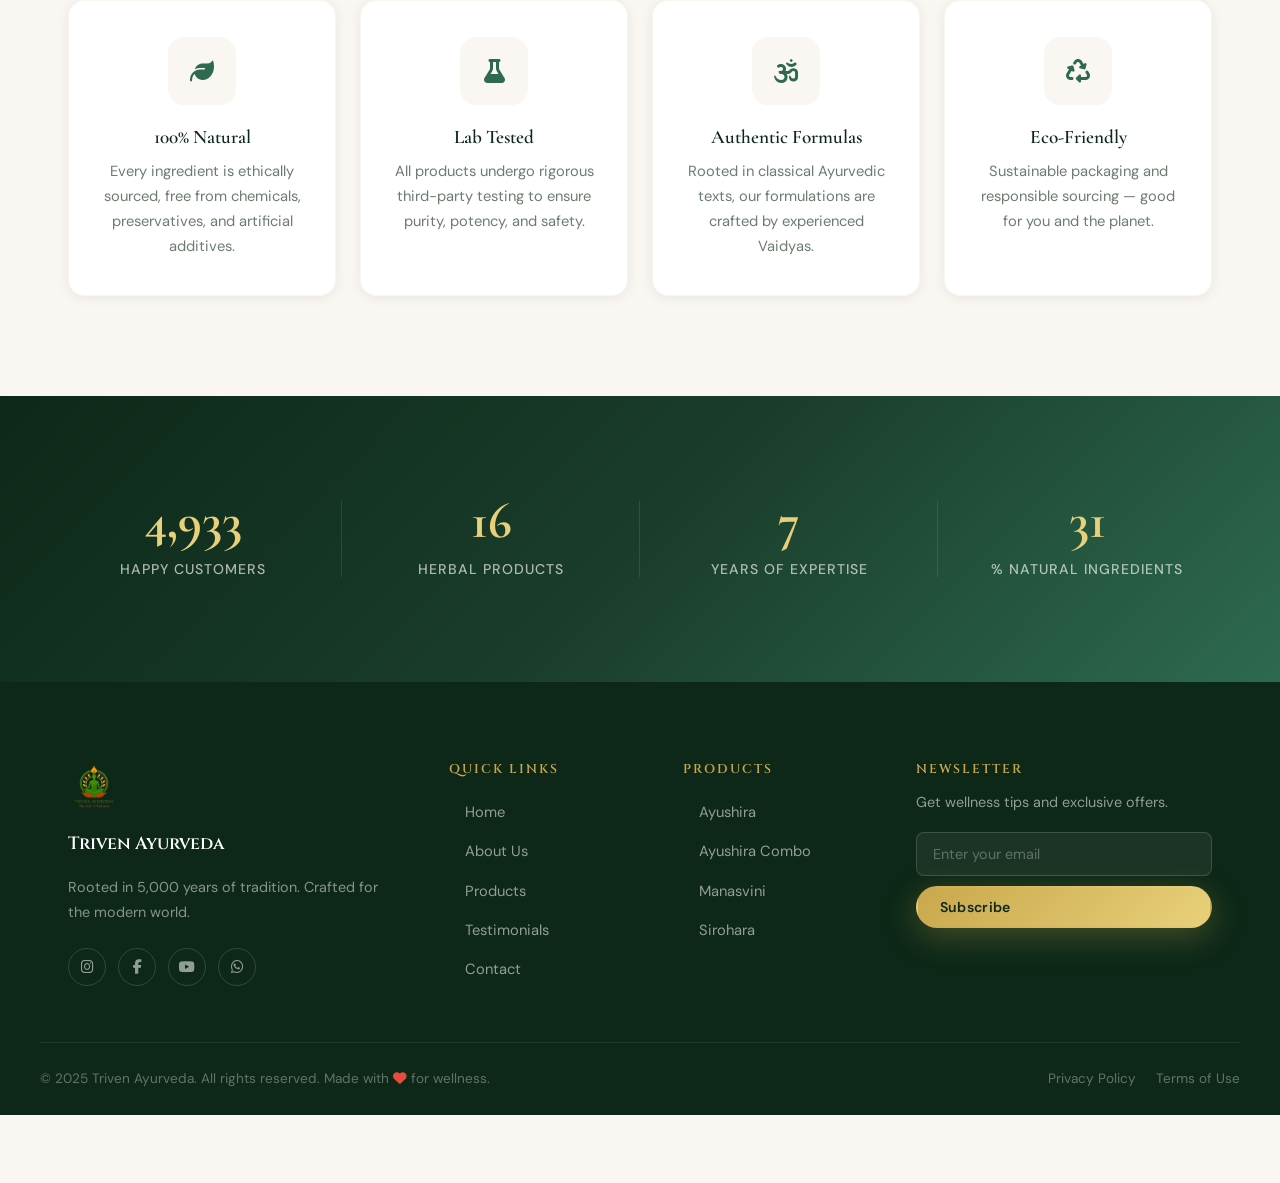
==== commit dc5a6ad0: "updates" ====
--- a/about.html
+++ b/about.html
@@ -3,84 +3,93 @@
 <head>
   <meta charset="UTF-8" />
   <meta name="viewport" content="width=device-width, initial-scale=1.0" />
-  <title>About - Triven Ayurveda</title>
+  <title>About Us — Triven Ayurveda</title>
+  <meta name="description" content="Learn about Triven Ayurveda — our story, mission, and commitment to authentic Ayurvedic wellness rooted in 5,000 years of tradition." />
   <link rel="stylesheet" href="Triven.css" />
   <link rel="stylesheet" href="about.css" />
-  <link href="https://fonts.googleapis.com/css2?family=Playfair+Display:wght@500;700&family=Lato:wght@300;400;600&display=swap" rel="stylesheet" />
   <link rel="stylesheet" href="https://cdnjs.cloudflare.com/ajax/libs/font-awesome/6.5.0/css/all.min.css" />
 </head>
 <body>
+
   <div id="scroll-progress"></div>
 
   <!-- NAVBAR -->
   <nav class="navbar" id="navbar">
     <div class="nav-container">
-      <div class="logo">
+      <a href="index.html" class="logo">
         <img src="assets/Trivenlogo.png" alt="Triven Ayurveda Logo" />
-        <span>Triven Ayurveda</span>
-      </div>
+        <div class="logo-text">
+          <span class="logo-name">Triven Ayurveda</span>
+          <span class="logo-tagline">Ancient · Pure · Trusted</span>
+        </div>
+      </a>
       <ul class="nav-links" id="navLinks">
-        <li><a href="index.html#home">Home</a></li>
+        <li><a href="index.html">Home</a></li>
         <li><a href="about.html" class="active">About</a></li>
-        <li><a href="index.html#products">Products</a></li>
-        <li><a href="index.html#testimonials">Testimonials</a></li>
-        <li><a href="index.html#contact">Contact</a></li>
+        <li><a href="products.html">Products</a></li>
+        <li><a href="testimonials.html">Testimonials</a></li>
+        <li><a href="contact.html" class="nav-cta">Free Consult</a></li>
       </ul>
       <button class="hamburger" id="hamburger" aria-label="Toggle menu">
-        <i class="fas fa-bars"></i>
+        <span></span><span></span><span></span>
       </button>
     </div>
   </nav>
 
   <!-- PAGE HERO -->
   <section class="about-hero">
+    <div class="bg-video-effect" style="background-image: url('https://images.unsplash.com/photo-1518531933037-91b2f5f229cc?q=80&w=1920&auto=format&fit=crop');"></div>
     <div class="container">
       <p class="section-tag">Who We Are</p>
-      <h1>About Triven Ayurveda</h1>
-      <p>Rooted in 5,000 years of Ayurvedic wisdom, crafted for modern wellness.</p>
-    </div>
-  </section>
-
-  <!-- STORY SECTION -->
+      <h1>About <em>Triven Ayurveda</em></h1>
+      <p>Rooted in 5,000 years of Ayurvedic wisdom, crafted with modern precision for your wellness journey.</p>
+    </div>
+  </section>
+
+  <!-- STORY -->
   <section class="about-story">
     <div class="container about-story-grid">
-      <div class="about-story-text">
+      <div class="about-story-text reveal-left">
         <p class="section-tag">Our Story</p>
-        <h2>From Ancient Roots to Modern Healing</h2>
+        <h2>From Ancient Roots<br/>to Modern Healing</h2>
         <p>Triven Ayurveda was founded with a single mission — to make authentic, effective Ayurvedic wellness accessible to everyone. We work closely with experienced Vaidyas and herbalists to create formulations that honour classical texts while meeting modern quality standards.</p>
         <p>Every product we create is a result of deep research, ethical sourcing, and a genuine passion for natural healing. We believe that true wellness comes from harmony — of body, mind, and nature.</p>
-      </div>
-      <div class="about-story-img">
+        <p>Our name "Triven" symbolises the sacred confluence — where ancient tradition, modern science, and pure nature meet to create healing that truly works.</p>
+        <div style="margin-top:32px;">
+          <a href="products.html" class="btn btn-primary">Explore Products <i class="fas fa-arrow-right"></i></a>
+        </div>
+      </div>
+      <div class="about-story-img reveal-right">
         <img src="assets/image2.jpeg" alt="Triven Ayurveda Story" />
       </div>
     </div>
   </section>
 
-  <!-- BENEFITS / WHY AYURVEDA -->
+  <!-- VALUES GRID -->
   <section class="about-benefits">
     <div class="container">
-      <div class="section-header">
+      <div class="section-header reveal">
         <p class="section-tag">Why Ayurveda?</p>
-        <h2>Triven Difference</h2>
+        <h2>The Triven Difference</h2>
         <p class="section-sub">We blend 5,000 years of Ayurvedic science with modern quality standards to bring you wellness you can trust.</p>
       </div>
       <div class="benefits-grid">
-        <div class="benefit-card">
+        <div class="benefit-card reveal">
           <div class="benefit-icon"><i class="fas fa-leaf"></i></div>
           <h3>100% Natural</h3>
           <p>Every ingredient is ethically sourced, free from chemicals, preservatives, and artificial additives.</p>
         </div>
-        <div class="benefit-card">
+        <div class="benefit-card reveal">
           <div class="benefit-icon"><i class="fas fa-flask"></i></div>
           <h3>Lab Tested</h3>
           <p>All products undergo rigorous third-party testing to ensure purity, potency, and safety.</p>
         </div>
-        <div class="benefit-card">
+        <div class="benefit-card reveal">
           <div class="benefit-icon"><i class="fas fa-om"></i></div>
           <h3>Authentic Formulas</h3>
           <p>Rooted in classical Ayurvedic texts, our formulations are crafted by experienced Vaidyas.</p>
         </div>
-        <div class="benefit-card">
+        <div class="benefit-card reveal">
           <div class="benefit-icon"><i class="fas fa-recycle"></i></div>
           <h3>Eco-Friendly</h3>
           <p>Sustainable packaging and responsible sourcing — good for you and the planet.</p>
@@ -92,19 +101,19 @@
   <!-- STATS -->
   <section class="stats-banner">
     <div class="container stats-grid">
-      <div class="stat">
+      <div class="stat reveal">
         <h2 class="counter" data-target="15000">0</h2>
         <p>Happy Customers</p>
       </div>
-      <div class="stat">
+      <div class="stat reveal">
         <h2 class="counter" data-target="50">0</h2>
         <p>Herbal Products</p>
       </div>
-      <div class="stat">
+      <div class="stat reveal">
         <h2 class="counter" data-target="25">0</h2>
         <p>Years of Expertise</p>
       </div>
-      <div class="stat">
+      <div class="stat reveal">
         <h2 class="counter" data-target="100">0</h2>
         <p>% Natural Ingredients</p>
       </div>
@@ -116,49 +125,60 @@
     <div class="container footer-grid">
       <div class="footer-brand">
         <img src="assets/Trivenlogo.png" alt="Triven Ayurveda" />
-        <span>Triven Ayurveda</span>
-        <p>Rooted in tradition. Crafted for today.</p>
+        <span class="footer-brand-name">Triven Ayurveda</span>
+        <p>Rooted in 5,000 years of tradition. Crafted for the modern world.</p>
+        <div class="footer-social">
+          <a href="#" aria-label="Instagram"><i class="fab fa-instagram"></i></a>
+          <a href="#" aria-label="Facebook"><i class="fab fa-facebook-f"></i></a>
+          <a href="#" aria-label="YouTube"><i class="fab fa-youtube"></i></a>
+          <a href="#" aria-label="WhatsApp"><i class="fab fa-whatsapp"></i></a>
+        </div>
       </div>
       <div class="footer-links-row">
-      <div class="footer-links">
-        <h4>Quick Links</h4>
-        <ul>
-          <li><a href="index.html#home">Home</a></li>
-          <li><a href="about.html">About</a></li>
-          <li><a href="index.html#products">Products</a></li>
-          <li><a href="index.html#contact">Contact</a></li>
-        </ul>
-      </div>
-      <div class="footer-links">
-        <h4>Products</h4>
-        <ul>
-          <li><a href="#">Ayushira</a></li>
-          <li><a href="#">Ayushira Combo</a></li>
-          <li><a href="#">Manasvini</a></li>
-          <li><a href="#">Sirohara</a></li>
-        </ul>
-      </div>
+        <div class="footer-links">
+          <h4>Quick Links</h4>
+          <ul>
+            <li><a href="index.html">Home</a></li>
+            <li><a href="about.html">About Us</a></li>
+            <li><a href="products.html">Products</a></li>
+            <li><a href="testimonials.html">Testimonials</a></li>
+            <li><a href="contact.html">Contact</a></li>
+          </ul>
+        </div>
+        <div class="footer-links">
+          <h4>Products</h4>
+          <ul>
+            <li><a href="products.html">Ayushira</a></li>
+            <li><a href="products.html">Ayushira Combo</a></li>
+            <li><a href="products.html">Manasvini</a></li>
+            <li><a href="products.html">Sirohara</a></li>
+          </ul>
+        </div>
       </div>
       <div class="footer-newsletter">
         <h4>Newsletter</h4>
         <p>Get wellness tips and exclusive offers.</p>
         <div class="newsletter-form">
           <input type="email" placeholder="Enter your email" />
-          <button class="btn btn-primary">Subscribe</button>
-        </div>
-      </div>
-    </div>
-    <div class="footer-bottom">
-      <p>© 2025 Triven Ayurveda. All rights reserved. | Made with <i class="fas fa-heart"></i> for wellness</p>
+          <button class="btn btn-gold btn-sm">Subscribe</button>
+        </div>
+      </div>
+    </div>
+    <div class="footer-bottom container">
+      <p>© 2025 Triven Ayurveda. All rights reserved. Made with <i class="fas fa-heart"></i> for wellness.</p>
+      <div class="footer-bottom-links">
+        <a href="#">Privacy Policy</a>
+        <a href="#">Terms of Use</a>
+      </div>
     </div>
   </footer>
 
   <a href="#" class="back-to-top" id="backToTop"><i class="fas fa-arrow-up"></i></a>
 
-  <!-- CALL NOW FLOATING BUTTON -->
+  <!-- CALL FLOAT BAR -->
   <div class="call-float-bar">
     <div class="doctor-online">
-      <img src="assets/Doctor1.png" alt="Doctor" class="call-bar-doctor"/>
+      <img src="assets/Doctor1.png" alt="Doctor" class="call-bar-doctor" />
       <span class="online-dot"></span>
       <span>डॉक्टर ऑनलाइन हैं!</span>
     </div>
@@ -180,4 +200,3 @@
   </script>
 </body>
 </html>
-
--- a/Triven.css
+++ b/Triven.css
@@ -1,807 +1,1485 @@
-/* ===== RESET & BASE ===== */
+/* ===================================
+   TRIVEN AYURVEDA — PREMIUM DESIGN SYSTEM
+   =================================== */
+
+@import url('https://fonts.googleapis.com/css2?family=Cormorant+Garamond:ital,wght@0,400;0,600;0,700;1,400;1,600&family=DM+Sans:wght@300;400;500;600&family=Cinzel:wght@400;600&display=swap');
+
+/* ===== CSS VARIABLES ===== */
+:root {
+  /* Core Palette */
+  --forest:       #0d2818;
+  --forest-mid:   #1a3d2b;
+  --forest-light: #2d6a4f;
+  --sage:         #52b788;
+  --sage-light:   #95d5b2;
+  --gold:         #c9a84c;
+  --gold-light:   #e8d07a;
+  --gold-pale:    #fdf3d7;
+  --cream:        #faf7f2;
+  --cream-dark:   #f0e8d8;
+  --ivory:        #fffef9;
+  --charcoal:     #1c2b22;
+  --text:         #2c3e32;
+  --text-muted:   #6b7d6e;
+  --white:        #ffffff;
+
+
+  /* Gradients */
+  --grad-forest: linear-gradient(135deg, #0d2818 0%, #1a3d2b 50%, #2d6a4f 100%);
+  --grad-gold:   linear-gradient(135deg, #c9a84c 0%, #e8d07a 100%);
+  --grad-sage:   linear-gradient(135deg, #52b788 0%, #95d5b2 100%);
+  --grad-glass:  linear-gradient(135deg, rgba(255,255,255,0.12) 0%, rgba(255,255,255,0.04) 100%);
+
+  /* Shadows */
+  --shadow-sm:   0 2px 12px rgba(13,40,24,0.08);
+  --shadow-md:   0 8px 32px rgba(13,40,24,0.12);
+  --shadow-lg:   0 20px 60px rgba(13,40,24,0.18);
+  --shadow-gold: 0 8px 32px rgba(201,168,76,0.3);
+
+  /* Layout */
+  --radius-sm:   8px;
+  --radius-md:   16px;
+  --radius-lg:   28px;
+  --radius-xl:   40px;
+  --radius-full: 9999px;
+
+  /* Animation */
+  --ease:        cubic-bezier(0.16, 1, 0.3, 1); /* Ultra smooth premium Apple-style curve */
+  --ease-spring: cubic-bezier(0.34, 1.56, 0.64, 1);
+  --dur-fast:    0.3s;
+  --dur-mid:     0.5s;
+  --dur-slow:    0.8s;
+}
+
+/* ===== LUXURY TEXT GRADIENTS ===== */
+h1 em, .section-tag, .consult-left h2 span {
+  background: var(--grad-gold);
+  -webkit-background-clip: text;
+  background-clip: text;
+  -webkit-text-fill-color: transparent;
+  display: inline-block;
+  line-height: 1.2;
+}
+
+/* ===== RESET ===== */
 *, *::before, *::after { margin: 0; padding: 0; box-sizing: border-box; }
-
-:root {
-  --green: #2d6a4f;
-  --green-light: #40916c;
-  --green-dark: #1b4332;
-  --gold: #b7791f;
-  --gold-light: #f6ad55;
-  --cream: #fdf6ec;
-  --cream-dark: #f5e6cc;
-  --text: #2d3748;
-  --text-light: #718096;
-  --white: #ffffff;
-  --shadow: 0 4px 20px rgba(0,0,0,0.08);
-  --radius: 12px;
-  --transition: 0.3s ease;
-}
-
-html, body { height: 100%; }
-html { scroll-behavior: smooth; scroll-padding-top: 70px; }
-body { overflow-x: hidden; }
-
-
-
-/* ===== SCROLL PROGRESS BAR ===== */
-#scroll-progress { display: none; }
-
-/* ===== CUSTOM SCROLLBAR ===== */
-::-webkit-scrollbar { width: 6px; }
+html { scroll-behavior: smooth; scroll-padding-top: 80px; }
+body {
+  font-family: 'DM Sans', sans-serif;
+  background: var(--cream);
+  color: var(--text);
+  line-height: 1.7;
+  overflow-x: hidden;
+}
+body::before {
+  content: '';
+  position: fixed;
+  inset: 0;
+  pointer-events: none;
+  z-index: 99999;
+  background-image: url("data:image/svg+xml,%3Csvg viewBox='0 0 200 200' xmlns='http://www.w3.org/2000/svg'%3E%3Cfilter id='n'%3E%3CfeTurbulence type='fractalNoise' baseFrequency='0.8' numOctaves='3' stitchTiles='stitch'/%3E%3C/filter%3E%3Crect width='100%25' height='100%25' filter='url(%23n)'/%3E%3C/svg%3E");
+  opacity: 0.025; /* Super subtle grain */
+}
+img { display: block; max-width: 100%; }
+a { text-decoration: none; color: inherit; }
+button { font-family: inherit; cursor: pointer; }
+h1, h2, h3, h4 {
+  font-family: 'Cormorant Garamond', serif;
+  line-height: 1.25;
+  font-weight: 600;
+}
+
+/* ===== SCROLLBAR ===== */
+::-webkit-scrollbar { width: 5px; }
 ::-webkit-scrollbar-track { background: var(--cream); }
-::-webkit-scrollbar-thumb { background: var(--green); border-radius: 10px; }
-::-webkit-scrollbar-thumb:hover { background: var(--green-dark); }
+::-webkit-scrollbar-thumb { background: var(--forest-light); border-radius: 10px; }
 
 /* ===== SCROLL REVEAL ===== */
 .reveal {
   opacity: 0;
-  transform: translateY(40px);
-  transition: opacity 0.6s ease, transform 0.6s ease;
-}
-.reveal.visible {
-  opacity: 1;
-  transform: translateY(0);
-}
-
-body {
-  font-family: 'Lato', sans-serif;
-  color: var(--text);
-  background: var(--white);
-  line-height: 1.7;
-}
-
-h1, h2, h3, h4 { font-family: 'Playfair Display', serif; line-height: 1.3; }
-
-.container { max-width: 1200px; margin: 0 auto; padding: 0 24px; }
-
-section { padding: 80px 0; }
-
-/* ===== BUTTONS ===== */
+  transform: translateY(36px);
+  transition: opacity 0.7s var(--ease), transform 0.7s var(--ease);
+}
+.reveal.visible { opacity: 1; transform: translateY(0); }
+.reveal-left { opacity: 0; transform: translateX(-40px); transition: opacity 0.7s var(--ease), transform 0.7s var(--ease); }
+.reveal-left.visible { opacity: 1; transform: translateX(0); }
+.reveal-right { opacity: 0; transform: translateX(40px); transition: opacity 0.7s var(--ease), transform 0.7s var(--ease); }
+.reveal-right.visible { opacity: 1; transform: translateX(0); }
+
+/* ===== SCROLL PROGRESS ===== */
+#scroll-progress {
+  position: fixed;
+  top: 0; left: 0;
+  height: 3px;
+  background: var(--grad-gold);
+  z-index: 9999;
+  width: 0%;
+  transition: width 0.1s linear;
+}
+
+/* ===== CONTAINER ===== */
+.container { max-width: 1200px; margin: 0 auto; padding: 0 28px; }
+section { padding: 100px 0; }
+
+/* ===================================
+   BUTTONS
+   =================================== */
 .btn {
   display: inline-flex;
   align-items: center;
-  gap: 8px;
-  padding: 12px 28px;
-  border-radius: 50px;
+  gap: 10px;
+  padding: 14px 32px;
+  border-radius: var(--radius-full);
+  font-family: 'DM Sans', sans-serif;
   font-weight: 600;
   font-size: 0.95rem;
+  letter-spacing: 0.3px;
+  border: 2px solid transparent;
   cursor: pointer;
-  border: 2px solid transparent;
-  transition: var(--transition);
-  text-decoration: none;
-}
+  transition: all var(--dur-mid) var(--ease);
+  position: relative;
+  overflow: hidden;
+}
+.btn::before {
+  content: '';
+  position: absolute;
+  inset: 0;
+  background: rgba(255,255,255,0.12);
+  opacity: 0;
+  transition: opacity var(--dur-fast);
+}
+.btn:hover::before { opacity: 1; }
 
 .btn-primary {
-  background: var(--green);
+  background: var(--grad-forest);
   color: var(--white);
-  border-color: var(--green);
-}
-.btn-primary:hover { background: var(--green-dark); border-color: var(--green-dark); transform: translateY(-2px); }
+  border-color: transparent;
+  box-shadow: 0 4px 20px rgba(13,40,24,0.25);
+}
+.btn-primary:hover {
+  transform: translateY(-3px);
+  box-shadow: 0 10px 32px rgba(13,40,24,0.35);
+}
+
+.btn-gold {
+  background: var(--grad-gold);
+  color: var(--forest);
+  border-color: transparent;
+  box-shadow: var(--shadow-gold);
+}
+.btn-gold:hover { transform: translateY(-3px); box-shadow: 0 12px 40px rgba(201,168,76,0.45); }
 
 .btn-outline {
   background: transparent;
-  color: var(--green-dark);
-  border-color: var(--green-dark);
-}
-.btn-outline:hover { background: var(--green-dark); color: var(--white); }
-
-.btn-sm { padding: 8px 18px; font-size: 0.85rem; }
-
-/* ===== SECTION HEADER ===== */
-.section-header { text-align: center; margin-bottom: 56px; }
+  color: var(--forest);
+  border-color: var(--forest);
+}
+.btn-outline:hover { background: var(--forest); color: var(--white); transform: translateY(-2px); }
+
+.btn-outline-light {
+  background: transparent;
+  color: var(--white);
+  border-color: rgba(255,255,255,0.5);
+}
+.btn-outline-light:hover { background: rgba(255,255,255,0.12); border-color: var(--white); }
+
+.btn-sm { padding: 10px 22px; font-size: 0.88rem; }
+
+/* ===================================
+   SECTION HEADERS
+   =================================== */
+.section-header { text-align: center; margin-bottom: 64px; }
 .section-tag {
-  display: inline-block;
-  background: var(--cream-dark);
+  display: inline-flex;
+  align-items: center;
+  gap: 10px;
+  font-family: 'Cinzel', serif;
+  font-size: 0.75rem;
+  letter-spacing: 3px;
+  text-transform: uppercase;
   color: var(--gold);
-  font-size: 0.8rem;
-  font-weight: 700;
-  letter-spacing: 2px;
-  text-transform: uppercase;
-  padding: 6px 16px;
-  border-radius: 50px;
-  margin-bottom: 12px;
-}
-.section-header h2 { font-size: 1.8rem; color: var(--green-dark); margin-bottom: 12px; }
-.section-sub { color: var(--text-light); max-width: 560px; margin: 0 auto; }
-
-/* ===== NAVBAR ===== */
+  margin-bottom: 16px;
+}
+.section-tag::before, .section-tag::after {
+  content: '';
+  display: block;
+  width: 30px;
+  height: 1px;
+  background: var(--gold);
+  opacity: 0.6;
+}
+.section-header h2 {
+  font-size: clamp(2rem, 4vw, 3rem);
+  color: var(--forest);
+  margin-bottom: 16px;
+}
+.section-sub {
+  color: var(--text-muted);
+  max-width: 540px;
+  margin: 0 auto;
+  font-size: 1.05rem;
+  line-height: 1.8;
+}
+
+/* ===================================
+   NAVBAR
+   =================================== */
 .navbar {
   position: fixed;
   top: 0; left: 0; right: 0;
   z-index: 1000;
-  height: 70px;
-  background: var(--white);
-  box-shadow: none;
-  transition: box-shadow var(--transition);
-}
-.navbar.scrolled {
-  box-shadow: 0 2px 12px rgba(0,0,0,0.08);
-}
-.nav-container {
-  height: 100%;
+  height: 78px;
+  transition: all var(--dur-mid) var(--ease);
+}
+.navbar::before {
+  content: '';
+  position: absolute;
+  inset: 0;
+  background: rgba(250, 247, 242, 0.90);
+  backdrop-filter: blur(12px);
+  transition: all var(--dur-mid) var(--ease);
+  border-bottom: 1px solid rgba(13, 40, 24, 0.05);
+}
+.navbar.scrolled::before {
+  background: rgba(250, 247, 242, 0.98);
+  backdrop-filter: blur(20px);
+  box-shadow: 0 4px 20px rgba(13, 40, 24, 0.08);
+  border-bottom: 1px solid rgba(13, 40, 24, 0.1);
 }
 .nav-container {
   max-width: 1200px;
   margin: 0 auto;
-  padding: 0 24px;
+  padding: 0 28px;
+  height: 100%;
   display: flex;
   align-items: center;
   justify-content: space-between;
+  position: relative;
+  z-index: 1;
 }
 .logo {
   display: flex;
   align-items: center;
-  gap: 10px;
-  text-decoration: none;
-}
-.logo img { height: 42px; width: 42px; object-fit: contain; border-radius: 50%; }
-.logo span { font-family: 'Playfair Display', serif; font-size: 1.3rem; color: var(--green-dark); font-weight: 700; }
-.navbar.scrolled .logo span { color: var(--green-dark); }
+  gap: 12px;
+}
+.logo img {
+  height: 44px; width: 44px;
+  object-fit: contain;
+  border-radius: 50%;
+  box-shadow: 0 0 0 2px rgba(201,168,76,0.3);
+  transition: box-shadow var(--dur-mid);
+}
+.logo:hover img { box-shadow: 0 0 0 3px var(--gold); }
+.logo-text { display: flex; flex-direction: column; }
+.logo-name {
+  font-family: 'Cinzel', serif;
+  font-size: 1.15rem;
+  color: var(--forest);
+  font-weight: 600;
+  line-height: 1;
+}
+.logo-tagline {
+  font-size: 0.68rem;
+  color: var(--gold);
+  letter-spacing: 1.5px;
+  text-transform: uppercase;
+  font-weight: 500;
+}
 
 .nav-links {
   display: flex;
   list-style: none;
-  gap: 36px;
+  gap: 40px;
+  align-items: center;
 }
 .nav-links a {
-  text-decoration: none;
-  color: var(--green-dark);
-  font-weight: 600;
-  font-size: 0.95rem;
-  position: relative;
-  transition: var(--transition);
+  font-size: 0.92rem;
+  font-weight: 500;
+  color: var(--text);
+  position: relative;
+  transition: color var(--dur-fast);
 }
 .nav-links a::after {
   content: '';
   position: absolute;
   bottom: -4px; left: 0;
-  width: 0; height: 2px;
-  background: var(--green);
-  transition: var(--transition);
-}
-.nav-links a:hover::after, .nav-links a.active::after { width: 100%; }
-.nav-links a:hover { color: var(--green); }
+  width: 0; height: 1.5px;
+  background: var(--gold);
+  transition: width var(--dur-mid) var(--ease);
+}
+.nav-links a:hover { color: var(--forest); }
+.nav-links a:hover::after,
+.nav-links a.active::after { width: 100%; }
+.nav-links a.active { color: var(--forest); font-weight: 600; }
+
+.nav-cta {
+  background: var(--forest);
+  color: var(--white) !important;
+  padding: 10px 24px;
+  border-radius: var(--radius-full);
+  font-weight: 600 !important;
+  transition: all var(--dur-mid) !important;
+}
+.nav-cta:hover { background: var(--forest-mid) !important; transform: translateY(-2px); }
+.nav-cta::after { display: none !important; }
 
 .hamburger {
   display: none;
   background: none;
   border: none;
-  font-size: 1.4rem;
-  color: var(--green-dark);
-  cursor: pointer;
-}
-
-/* ===== HERO ===== */
+  width: 40px; height: 40px;
+  flex-direction: column;
+  justify-content: center;
+  gap: 5px;
+  padding: 4px;
+}
+.hamburger span {
+  display: block;
+  width: 100%; height: 2px;
+  background: var(--forest);
+  border-radius: 2px;
+  transition: all var(--dur-mid) var(--ease);
+  transform-origin: center;
+}
+.hamburger.open span:nth-child(1) { transform: translateY(7px) rotate(45deg); }
+.hamburger.open span:nth-child(2) { opacity: 0; transform: scaleX(0); }
+.hamburger.open span:nth-child(3) { transform: translateY(-7px) rotate(-45deg); }
+
+/* ===================================
+   ANIMATED BACKGROUND EFFECT (VIDEO-LIKE)
+   =================================== */
+.bg-video-effect {
+  position: absolute;
+  inset: -10%;
+  z-index: 0;
+  background-size: cover;
+  background-position: center;
+  opacity: 0.25;
+  animation: bgZoomFloat 25s ease-in-out infinite alternate;
+  pointer-events: none;
+  mix-blend-mode: luminosity; /* Blends nicely with the green hero background */
+}
+@keyframes bgZoomFloat {
+  0% { transform: scale(1) translate(0, 0); }
+  100% { transform: scale(1.08) translate(-1.5%, 1.5%); }
+}
+
+/* ===================================
+   HERO — HOME
+   =================================== */
 .hero {
   min-height: 100vh;
-  background: url('assets/Productimg1.png') center/cover no-repeat;
-  display: flex;
-  align-items: center;
-  padding: 100px 80px 60px;
-  gap: 60px;
+  background: var(--grad-forest);
+  display: flex;
+  align-items: center;
+  padding: 100px 80px 80px;
+  gap: 80px;
   position: relative;
   overflow: hidden;
 }
+.hero-bg-pattern {
+  position: absolute;
+  inset: 0;
+  background-image:
+    radial-gradient(ellipse 80% 60% at 70% 50%, rgba(82,183,136,0.08) 0%, transparent 60%),
+    radial-gradient(ellipse 40% 40% at 20% 80%, rgba(201,168,76,0.06) 0%, transparent 50%);
+  pointer-events: none;
+}
+.hero-orb {
+  position: absolute;
+  border-radius: 50%;
+  filter: blur(80px);
+  pointer-events: none;
+}
+.hero-orb-1 {
+  width: 500px; height: 500px;
+  background: rgba(82,183,136,0.06);
+  top: -100px; right: 0;
+}
+.hero-orb-2 {
+  width: 300px; height: 300px;
+  background: rgba(201,168,76,0.08);
+  bottom: 0; left: 20%;
+}
+
 .hero-left {
-  flex: 1;
+  flex: 1.1;
   z-index: 2;
   display: flex;
   flex-direction: column;
-  gap: 24px;
-}
-.hero-tag {
-  display: inline-block;
-  color: var(--green-dark);
-  font-size: 0.8rem;
+  gap: 28px;
+}
+.hero-eyebrow {
+  display: inline-flex;
+  align-items: center;
+  gap: 12px;
+  font-family: 'Cinzel', serif;
+  font-size: 0.72rem;
+  letter-spacing: 3.5px;
+  text-transform: uppercase;
+  color: var(--gold-light);
+}
+.hero-eyebrow::before {
+  content: '';
+  display: block;
+  width: 40px; height: 1px;
+  background: var(--gold-light);
+  opacity: 0.7;
+}
+.hero-left h1 {
+  font-size: clamp(2.4rem, 4.5vw, 4rem);
+  color: var(--white);
   font-weight: 700;
-  letter-spacing: 4px;
-  text-transform: uppercase;
-}
-.hero-left h1 { font-size: clamp(1.8rem, 3vw, 2.8rem); color: var(--green-dark); line-height: 1.2; margin: 0; }
-.hero-left h1 span { color: var(--green); }
-.hero-sub { color: var(--text); font-size: 1.05rem; line-height: 1.8; max-width: 480px; }
+  line-height: 1.15;
+}
+.hero-left h1 em {
+  font-style: italic;
+  color: var(--gold-light);
+}
+.hero-left h1 span {
+  display: block;
+  font-size: 0.65em;
+  font-weight: 400;
+  color: var(--sage-light);
+  letter-spacing: 0.5px;
+}
+.hero-sub {
+  color: rgba(255,255,255,0.72);
+  font-size: 1.08rem;
+  line-height: 1.85;
+  max-width: 500px;
+}
 .hero-btns { display: flex; gap: 16px; flex-wrap: wrap; }
-.hero-features {
-  display: flex;
-  gap: 24px;
+.hero-trust {
+  display: flex;
+  align-items: center;
+  gap: 20px;
+  padding-top: 28px;
+  border-top: 1px solid rgba(255,255,255,0.1);
   flex-wrap: wrap;
-  padding-top: 24px;
-  border-top: 1px solid rgba(0,0,0,0.15);
-}
-.hero-feature { display: flex; align-items: center; gap: 8px; color: var(--text); font-size: 0.85rem; font-weight: 600; }
-.hero-feature i { color: var(--green); font-size: 1rem; }
+}
+.hero-trust-item {
+  display: flex;
+  align-items: center;
+  gap: 8px;
+  font-size: 0.85rem;
+  color: rgba(255,255,255,0.65);
+}
+.hero-trust-item i { color: var(--sage); font-size: 1rem; }
+
 .hero-right {
   flex: 1;
   z-index: 2;
   display: flex;
   align-items: center;
   justify-content: center;
-  position: relative;
-}
-.hero-img-wrap { position: relative; width: 560px; height: 620px; transition: transform 0.1s linear; }
-.hero-img-bg {
-  position: absolute;
-  inset: 20px;
-  background: radial-gradient(circle, rgba(246,173,85,0.2) 0%, transparent 70%);
+}
+.hero-img-wrap {
+  position: relative;
+  width: 520px;
+  height: 600px;
+}
+.hero-img-ring {
+  position: absolute;
   border-radius: 50%;
-  animation: pulse 3s ease-in-out infinite;
-}
-@keyframes pulse { 0%,100% { transform: scale(1); opacity: 0.6; } 50% { transform: scale(1.1); opacity: 1; } }
+  border: 1px solid rgba(201,168,76,0.2);
+  animation: ringExpand 4s ease-in-out infinite;
+}
+.hero-img-ring:nth-child(1) { inset: 60px; animation-delay: 0s; }
+.hero-img-ring:nth-child(2) { inset: 20px; animation-delay: 1s; border-color: rgba(82,183,136,0.15); }
+@keyframes ringExpand { 0%,100% { transform: scale(1); opacity: 0.6; } 50% { transform: scale(1.04); opacity: 1; } }
+.hero-img-glow {
+  position: absolute;
+  inset: 30%;
+  background: radial-gradient(circle, rgba(201,168,76,0.15) 0%, transparent 70%);
+  border-radius: 50%;
+  animation: glowPulse 3s ease-in-out infinite;
+}
+@keyframes glowPulse { 0%,100% { opacity: 0.5; } 50% { opacity: 1; } }
 .hero-img {
   position: absolute;
   inset: 0;
-  width: 100%;
-  height: 100%;
+  width: 100%; height: 100%;
   object-fit: contain;
   opacity: 0;
-  transition: opacity 1s ease;
-  filter: drop-shadow(0 20px 60px rgba(0,0,0,0.5));
-  animation: floatImg 4s ease-in-out infinite;
+  transition: opacity 1.2s var(--ease);
+  filter: drop-shadow(0 30px 60px rgba(0,0,0,0.4));
+  animation: floatImg 5s ease-in-out infinite;
 }
 .hero-img.active { opacity: 1; }
-@keyframes floatImg { 0%,100% { transform: translateY(0); } 50% { transform: translateY(-14px); } }
+@keyframes floatImg { 0%,100% { transform: translateY(0); } 50% { transform: translateY(-16px); } }
+
 .hero-scroll {
   position: absolute;
-  bottom: 32px; left: 50%;
+  bottom: 36px; left: 50%;
   transform: translateX(-50%);
   z-index: 2;
-}
-.hero-scroll a { color: rgba(255,255,255,0.5); font-size: 1.1rem; animation: bounce 2s infinite; display: block; }
-@keyframes bounce { 0%,100% { transform: translateY(0); } 50% { transform: translateY(8px); } }
-
-/* ===== ABOUT ===== */
-.about { background: var(--cream); }
+  display: flex;
+  flex-direction: column;
+  align-items: center;
+  gap: 8px;
+}
+.hero-scroll span {
+  font-size: 0.68rem;
+  letter-spacing: 2px;
+  text-transform: uppercase;
+  color: rgba(255,255,255,0.35);
+  font-family: 'Cinzel', serif;
+}
+.hero-scroll a {
+  color: rgba(255,255,255,0.4);
+  font-size: 1.2rem;
+  animation: bounceDown 2s infinite;
+  display: block;
+}
+@keyframes bounceDown { 0%,100% { transform: translateY(0); } 50% { transform: translateY(8px); } }
+
+/* ===================================
+   MARQUEE STRIP
+   =================================== */
+.marquee-strip {
+  background: var(--forest);
+  padding: 16px 0;
+  overflow: hidden;
+  position: relative;
+}
+.marquee-strip::before, .marquee-strip::after {
+  content: '';
+  position: absolute;
+  top: 0; bottom: 0;
+  width: 120px;
+  z-index: 2;
+}
+.marquee-strip::before { left: 0; background: linear-gradient(to right, var(--forest), transparent); }
+.marquee-strip::after { right: 0; background: linear-gradient(to left, var(--forest), transparent); }
+.marquee-track {
+  display: flex;
+  width: max-content;
+  animation: marqueeScroll 25s linear infinite;
+}
+@keyframes marqueeScroll { from { transform: translateX(0); } to { transform: translateX(-50%); } }
+.marquee-item {
+  display: inline-flex;
+  align-items: center;
+  gap: 12px;
+  padding: 0 40px;
+  font-family: 'Cinzel', serif;
+  font-size: 0.78rem;
+  letter-spacing: 2px;
+  text-transform: uppercase;
+  color: rgba(255,255,255,0.55);
+  white-space: nowrap;
+}
+.marquee-item i { color: var(--gold); font-size: 0.9rem; }
+
+/* ===================================
+   ABOUT / BENEFITS
+   =================================== */
+.about { background: var(--ivory); }
 .benefits-grid {
   display: grid;
-  grid-template-columns: repeat(auto-fit, minmax(240px, 1fr));
-  gap: 28px;
+  grid-template-columns: repeat(4, 1fr);
+  gap: 24px;
 }
 .benefit-card {
   background: var(--white);
-  border-radius: var(--radius);
-  padding: 20px 16px;
+  border-radius: var(--radius-md);
+  padding: 36px 28px;
   text-align: center;
-  box-shadow: var(--shadow);
-  transition: var(--transition);
-}
-.benefit-card.visible { opacity: 1; transform: translateY(0); }
-.benefit-card:hover { transform: translateY(-6px); box-shadow: 0 12px 32px rgba(0,0,0,0.12); }
+  box-shadow: var(--shadow-sm);
+  border: 1px solid rgba(201,168,76,0.1);
+  transition: all var(--dur-slow) var(--ease);
+  position: relative;
+  overflow: hidden;
+}
+.benefit-card::before {
+  content: '';
+  position: absolute;
+  bottom: 0; left: 0; right: 0;
+  height: 4px;
+  background: var(--grad-gold);
+  transform: scaleX(0);
+  transition: transform var(--dur-slow) var(--ease);
+  transform-origin: left;
+}
+.benefit-card:hover { transform: translateY(-10px); box-shadow: var(--shadow-lg); border-color: var(--gold-light); }
+.benefit-card:hover::before { transform: scaleX(1); }
 .benefit-icon {
-  width: 52px; height: 52px;
-  background: linear-gradient(135deg, var(--green), var(--green-light));
-  border-radius: 50%;
+  width: 68px; height: 68px;
+  background: var(--cream);
+  border-radius: var(--radius-md);
   display: flex;
   align-items: center;
   justify-content: center;
-  margin: 0 auto 12px;
+  margin: 0 auto 20px;
+  font-size: 1.5rem;
+  color: var(--forest-light);
+  transition: all var(--dur-mid) var(--ease);
+}
+.benefit-card:hover .benefit-icon { background: var(--forest); color: var(--gold-light); }
+.benefit-card h3 {
   font-size: 1.2rem;
-  color: var(--white);
-}
-.benefit-card h3 { font-size: 1rem; color: var(--green-dark); margin-bottom: 6px; }
-.benefit-card p { color: var(--text-light); font-size: 0.85rem; }
-
-/* ===== PRODUCTS ===== */
-.products { background: var(--white); }
-.products .section-header h2 { margin-top: 1%; font-size: 1.4rem; }
+  color: var(--forest);
+  margin-bottom: 10px;
+}
+.benefit-card p { color: var(--text-muted); font-size: 0.92rem; line-height: 1.7; }
+
+/* ===================================
+   PRODUCTS
+   =================================== */
+.products { background: var(--cream); }
 .products-grid {
   display: grid;
-  grid-template-columns: repeat(auto-fit, minmax(200px, 1fr));
-  gap: 20px;
+  grid-template-columns: repeat(4, 1fr);
+  gap: 24px;
 }
 .product-card {
-  border-radius: var(--radius);
+  background: var(--white);
+  border-radius: var(--radius-md);
   overflow: hidden;
-  box-shadow: var(--shadow);
-  transition: var(--transition);
-  background: var(--white);
-  border: 1px solid #eee;
-}
-.product-card:hover { transform: translateY(-6px); box-shadow: 0 16px 40px rgba(0,0,0,0.12); }
+  box-shadow: var(--shadow-sm);
+  border: 1px solid rgba(201,168,76,0.15); /* Premium gold hint border */
+  transition: all var(--dur-slow) var(--ease);
+  display: flex;
+  flex-direction: column;
+  position: relative;
+}
+.product-card::before {
+  content: '';
+  position: absolute;
+  top: 0; left: -100%;
+  width: 50%; height: 100%;
+  background: linear-gradient(to right, transparent, rgba(255,255,255,0.4), transparent);
+  transform: skewX(-20deg);
+  z-index: 10;
+  transition: none;
+}
+.product-card:hover::before {
+  animation: premiumShine 1s var(--ease) forwards;
+}
+@keyframes premiumShine {
+  0% { left: -100%; }
+  100% { left: 200%; }
+}
+.product-card:hover {
+  transform: translateY(-10px) scale(1.02);
+  box-shadow: var(--shadow-lg), 0 0 0 1px var(--gold-light);
+}
 .product-img {
-  height: 160px;
+  height: 200px;
   overflow: hidden;
   background: var(--cream);
-}
+  position: relative;
+}
+.product-img::after {
+  content: '';
+  position: absolute;
+  inset: 0;
+  background: linear-gradient(to top, rgba(13,40,24,0.2) 0%, transparent 60%);
+  opacity: 0;
+  transition: opacity var(--dur-mid);
+}
+.product-card:hover .product-img::after { opacity: 1; }
 .product-img img {
-  width: 100%;
-  height: 100%;
+  width: 100%; height: 100%;
   object-fit: cover;
-  transition: transform 0.4s ease;
-}
-.product-card:hover .product-img img {
-  transform: scale(1.06);
-}
-.product-info { padding: 14px; }
+  transition: transform 0.6s var(--ease);
+}
+.product-card:hover .product-img img { transform: scale(1.08); }
 .product-badge {
-  display: inline-block;
-  background: var(--green);
+  position: absolute;
+  top: 14px; left: 14px;
+  font-family: 'Cinzel', serif;
+  font-size: 0.65rem;
+  font-weight: 600;
+  letter-spacing: 1.5px;
+  text-transform: uppercase;
+  padding: 5px 12px;
+  border-radius: var(--radius-full);
+  z-index: 1;
+}
+.badge-bestseller { background: var(--forest); color: var(--gold-light); }
+.badge-new { background: var(--sage); color: var(--forest); }
+.badge-popular { background: var(--gold); color: var(--forest); }
+.badge-trending { background: #c0392b; color: var(--white); }
+
+.product-info { padding: 22px 20px; flex: 1; display: flex; flex-direction: column; }
+.product-info h3 { font-size: 1.25rem; color: var(--forest); margin-bottom: 8px; }
+.product-info p { color: var(--text-muted); font-size: 0.9rem; margin-bottom: 18px; line-height: 1.6; flex: 1; }
+.product-footer { display: flex; align-items: center; justify-content: space-between; gap: 8px; flex-wrap: wrap; }
+.price-wrap { display: flex; align-items: center; gap: 6px; }
+.price {
+  font-family: 'Cormorant Garamond', serif;
+  font-size: 1.4rem;
+  font-weight: 700;
+  color: var(--forest);
+}
+.price-old { font-size: 0.9rem; color: var(--text-muted); text-decoration: line-through; }
+.discount-badge {
+  background: #e74c3c;
   color: var(--white);
-  font-size: 0.72rem;
+  font-size: 0.7rem;
   font-weight: 700;
+  padding: 3px 8px;
+  border-radius: var(--radius-full);
+}
+
+/* ===================================
+   STATS BANNER
+   =================================== */
+.stats-banner {
+  background: var(--grad-forest);
+  padding: 80px 0;
+  position: relative;
+  overflow: hidden;
+}
+.stats-banner::before {
+  content: '';
+  position: absolute;
+  inset: 0;
+  background: url("data:image/svg+xml,%3Csvg width='60' height='60' viewBox='0 0 60 60' xmlns='http://www.w3.org/2000/svg'%3E%3Cg fill='none' fill-rule='evenodd'%3E%3Cg fill='%23ffffff' fill-opacity='0.02'%3E%3Ccircle cx='30' cy='30' r='1'/%3E%3C/g%3E%3C/g%3E%3C/svg%3E");
+}
+.stats-grid {
+  display: grid;
+  grid-template-columns: repeat(4, 1fr);
+  gap: 48px;
+  position: relative;
+  z-index: 1;
+}
+.stat {
+  text-align: center;
+  padding: 20px;
+  position: relative;
+}
+.stat:not(:last-child)::after {
+  content: '';
+  position: absolute;
+  right: -24px; top: 20%; bottom: 20%;
+  width: 1px;
+  background: rgba(255,255,255,0.1);
+}
+.stat-number {
+  font-family: 'Cormorant Garamond', serif;
+  font-size: clamp(2.5rem, 4vw, 3.8rem);
+  font-weight: 700;
+  color: var(--gold-light);
+  line-height: 1;
+  margin-bottom: 10px;
+}
+.stat-label {
+  font-size: 0.88rem;
+  color: rgba(255,255,255,0.65);
   letter-spacing: 1px;
   text-transform: uppercase;
-  padding: 3px 10px;
-  border-radius: 50px;
-  margin-bottom: 10px;
-}
-.product-info h3 { font-size: 1.15rem; color: var(--green-dark); margin-bottom: 8px; }
-.product-info p { color: var(--text-light); font-size: 0.9rem; margin-bottom: 16px; }
-.product-footer { display: flex; align-items: center; justify-content: space-between; }
-.price { font-size: 1.3rem; font-weight: 700; color: var(--gold); font-family: 'Playfair Display', serif; }
-.price-wrap { display: flex; align-items: center; gap: 6px; flex-wrap: wrap; }
-.price-old { font-size: 0.95rem; color: var(--text-light); text-decoration: line-through; font-weight: 500; }
-.discount-badge { background: #e53e3e; color: #fff; font-size: 0.7rem; font-weight: 700; padding: 2px 7px; border-radius: 50px; letter-spacing: 0.5px; }
-
-/* ===== STATS BANNER ===== */
-.stats-banner {
-  background: linear-gradient(135deg, var(--green-dark), var(--green));
-  padding: 60px 0;
-}
-.stats-grid {
-  display: grid;
-  grid-template-columns: repeat(auto-fit, minmax(180px, 1fr));
-  gap: 32px;
-  text-align: center;
-}
-.stat h2 { font-size: 2.8rem; color: var(--gold-light); margin-bottom: 6px; }
-.stat p { color: rgba(255,255,255,0.85); font-size: 0.95rem; font-weight: 600; letter-spacing: 1px; }
-
-/* ===== TESTIMONIALS ===== */
-.testimonials { background: var(--cream); }
-.testimonials-slider { overflow: hidden; border-radius: var(--radius); }
-.testimonial-track {
-  display: flex;
-  transition: transform 0.5s ease;
-}
+  font-weight: 500;
+}
+
+/* counter alias */
+.counter { font-family: 'Cormorant Garamond', serif; font-size: clamp(2.5rem, 4vw, 3.8rem); font-weight: 700; color: var(--gold-light); line-height: 1; margin-bottom: 10px; }
+.stat h2, .stat p { display: block; }
+.stat h2 { font-family: 'Cormorant Garamond', serif; font-size: clamp(2.5rem, 4vw, 3.8rem); font-weight: 700; color: var(--gold-light); line-height: 1; margin-bottom: 10px; }
+.stat p { font-size: 0.88rem; color: rgba(255,255,255,0.65); letter-spacing: 1px; text-transform: uppercase; font-weight: 500; }
+
+/* ===================================
+   TESTIMONIALS
+   =================================== */
+.testimonials { background: var(--ivory); }
+.testimonials-slider { overflow: hidden; border-radius: var(--radius-lg); }
+.testimonial-track { display: flex; transition: transform 0.6s var(--ease); }
 .testimonial-card {
   min-width: 100%;
   background: var(--white);
-  border-radius: var(--radius);
-  padding: 40px;
-  box-shadow: var(--shadow);
-}
-.stars { color: var(--gold); font-size: 1.1rem; margin-bottom: 16px; }
-.testimonial-card > p { font-size: 1.05rem; color: var(--text); font-style: italic; margin-bottom: 24px; line-height: 1.8; }
-.reviewer { display: flex; align-items: center; gap: 14px; }
+  border-radius: var(--radius-lg);
+  padding: 56px 64px;
+  box-shadow: var(--shadow-md);
+  position: relative;
+}
+.testimonial-card::before {
+  content: '\201C';
+  position: absolute;
+  top: 28px; left: 52px;
+  font-family: 'Cormorant Garamond', serif;
+  font-size: 8rem;
+  line-height: 1;
+  color: var(--cream-dark);
+  pointer-events: none;
+}
+.stars { color: var(--gold); font-size: 1rem; margin-bottom: 20px; display: flex; gap: 4px; }
+.testimonial-card > p {
+  font-family: 'Cormorant Garamond', serif;
+  font-size: 1.4rem;
+  font-style: italic;
+  line-height: 1.7;
+  color: var(--text);
+  margin-bottom: 32px;
+  max-width: 700px;
+}
+.reviewer { display: flex; align-items: center; gap: 16px; }
 .avatar {
-  width: 48px; height: 48px;
-  background: linear-gradient(135deg, var(--green), var(--green-light));
+  width: 52px; height: 52px;
+  background: var(--grad-forest);
   border-radius: 50%;
   display: flex;
   align-items: center;
   justify-content: center;
-  color: var(--white);
-  font-weight: 700;
+  font-family: 'Cinzel', serif;
   font-size: 1.1rem;
-}
-.reviewer strong { display: block; color: var(--green-dark); }
-.reviewer span { font-size: 0.85rem; color: var(--text-light); }
+  font-weight: 600;
+  color: var(--gold-light);
+  flex-shrink: 0;
+}
+.reviewer strong { display: block; color: var(--forest); font-weight: 600; font-size: 1rem; }
+.reviewer span { font-size: 0.85rem; color: var(--text-muted); }
+
 .slider-controls {
   display: flex;
   align-items: center;
   justify-content: center;
   gap: 20px;
-  margin-top: 28px;
+  margin-top: 32px;
 }
 .slider-controls button {
-  width: 44px; height: 44px;
+  width: 48px; height: 48px;
   border-radius: 50%;
-  border: 2px solid var(--green);
+  border: 1.5px solid rgba(13,40,24,0.15);
   background: var(--white);
-  color: var(--green);
-  font-size: 1rem;
+  color: var(--forest);
+  font-size: 0.95rem;
   cursor: pointer;
-  transition: var(--transition);
+  transition: all var(--dur-mid);
   display: flex;
   align-items: center;
   justify-content: center;
-}
-.slider-controls button:hover { background: var(--green); color: var(--white); }
+  box-shadow: var(--shadow-sm);
+}
+.slider-controls button:hover { background: var(--forest); color: var(--white); border-color: var(--forest); transform: scale(1.05); }
 .dots { display: flex; gap: 8px; }
 .dot {
-  width: 10px; height: 10px;
+  width: 8px; height: 8px;
   border-radius: 50%;
-  background: var(--cream-dark);
+  background: rgba(13,40,24,0.15);
   cursor: pointer;
-  transition: var(--transition);
-}
-.dot.active { background: var(--green); transform: scale(1.3); }
-
-/* ===== CONTACT ===== */
-/* ===== CONTACT CONSULTATION ===== */
-.contact { background: #e8f5f0; }
+  transition: all var(--dur-mid);
+}
+.dot.active { background: var(--forest); transform: scale(1.5); }
+
+/* ===================================
+   CONTACT / CONSULTATION
+   =================================== */
+.contact { background: var(--cream-dark); }
 .consult-grid {
   display: grid;
   grid-template-columns: 1fr 1fr;
-  gap: 60px;
-  align-items: center;
-}
-.consult-left .section-tag { margin-bottom: 16px; }
+  gap: 72px;
+  align-items: center;
+}
+.consult-left .section-tag { margin-bottom: 20px; }
 .consult-left h2 {
-  font-size: 2rem;
-  color: var(--green-dark);
-  margin-bottom: 16px;
-  line-height: 1.4;
-}
-.consult-left h2 span { color: var(--gold); }
-.consult-left > p { color: var(--text-light); margin-bottom: 24px; }
-.consult-points { list-style: none; margin-bottom: 32px; display: flex; flex-direction: column; gap: 10px; }
-.consult-points li { display: flex; align-items: center; gap: 10px; font-weight: 600; color: var(--green-dark); }
-.consult-points li i { color: var(--green); font-size: 1rem; }
-.consult-images { display: flex; gap: 16px; align-items: flex-end; grid-column: 1 / -1; }
-.consult-images img { width: 24%; border-radius: var(--radius); box-shadow: var(--shadow); object-fit: contain; object-position: top; height: auto; max-height: 320px; background: var(--cream); }
+  font-size: clamp(1.8rem, 3vw, 2.6rem);
+  color: var(--forest);
+  margin-bottom: 18px;
+  line-height: 1.35;
+}
+.consult-left h2 span { color: var(--gold); font-style: italic; }
+.consult-left > p { color: var(--text-muted); margin-bottom: 32px; font-size: 1.02rem; }
+.consult-points { list-style: none; display: flex; flex-direction: column; gap: 14px; }
+.consult-points li {
+  display: flex;
+  align-items: center;
+  gap: 12px;
+  font-weight: 500;
+  color: var(--text);
+  font-size: 0.95rem;
+}
+.consult-points li i { color: var(--sage); font-size: 1rem; flex-shrink: 0; }
+
 .consult-form-box {
   background: var(--white);
-  border-radius: 16px;
-  padding: 36px 32px;
-  box-shadow: 0 8px 40px rgba(0,0,0,0.1);
+  border-radius: var(--radius-lg);
+  padding: 44px 40px;
+  box-shadow: var(--shadow-lg);
+  border: 1px solid rgba(201,168,76,0.12);
 }
 .consult-form-box h3 {
-  font-size: 1.3rem;
-  color: var(--green-dark);
-  margin-bottom: 24px;
+  font-size: 1.5rem;
+  color: var(--forest);
+  margin-bottom: 10px;
   text-align: center;
-  padding-bottom: 16px;
-  border-bottom: 2px solid var(--cream-dark);
-}
-.contact-form { display: flex; flex-direction: column; gap: 14px; }
+}
+.form-subtitle {
+  text-align: center;
+  color: var(--text-muted);
+  font-size: 0.9rem;
+  margin-bottom: 28px;
+  padding-bottom: 24px;
+  border-bottom: 1px solid var(--cream-dark);
+}
+.contact-form { display: flex; flex-direction: column; gap: 16px; }
+.form-group { position: relative; }
 .form-group input,
 .form-group textarea,
 .form-group select {
   width: 100%;
-  padding: 13px 16px;
-  border: 1.5px solid #d1e7dd;
-  border-radius: 8px;
-  font-family: 'Lato', sans-serif;
+  padding: 15px 18px;
+  border: 1.5px solid rgba(13,40,24,0.12);
+  border-radius: var(--radius-sm);
+  font-family: 'DM Sans', sans-serif;
   font-size: 0.95rem;
   color: var(--text);
-  background: #f8fffe;
+  background: var(--cream);
   outline: none;
-  transition: var(--transition);
-  overflow: hidden;
-  text-overflow: ellipsis;
+  transition: all var(--dur-mid);
 }
 .form-group input:focus,
-.form-group textarea:focus { border-color: var(--green); background: var(--white); }
-.form-group textarea { resize: vertical; }
-.check-label { font-size: 0.9rem; font-weight: 700; color: var(--green-dark); display: block; margin-bottom: 10px; }
-.check-group {
-  display: flex;
-  flex-wrap: wrap;
-  gap: 10px 20px;
-}
-.check-group label {
-  display: flex;
-  align-items: center;
-  gap: 6px;
-  font-size: 0.9rem;
-  color: var(--text);
-  cursor: pointer;
-  font-weight: 600;
-}
-.check-group input[type="checkbox"] {
-  width: 16px;
-  height: 16px;
-  accent-color: var(--green);
-  cursor: pointer;
-}
+.form-group textarea:focus {
+  border-color: var(--forest-light);
+  background: var(--white);
+  box-shadow: 0 0 0 3px rgba(45,106,79,0.08);
+}
+.form-group textarea { resize: vertical; min-height: 100px; }
+
 .form-success {
   display: none;
-  color: var(--green);
+  color: var(--forest-light);
   font-weight: 600;
   font-size: 0.95rem;
   margin-top: 4px;
   align-items: center;
   gap: 8px;
-}
-.form-success i { font-size: 1.1rem; }
+  background: rgba(82,183,136,0.1);
+  padding: 12px 16px;
+  border-radius: var(--radius-sm);
+}
 .form-success.show { display: flex; }
 
-@media (max-width: 900px) {
-  .consult-grid { grid-template-columns: 1fr; gap: 36px; }
-  .consult-left { order: 1; text-align: center; }
-  .consult-left .section-tag { display: block; text-align: center; }
-  .consult-points { align-items: center; }
-  .consult-right { order: 2; }
-  .consult-images { order: 3; grid-column: 1; justify-content: center; }
-  .consult-images img { width: 48%; max-height: 240px; }
-}
-@media (max-width: 560px) {
-  .consult-form-box { padding: 24px 18px; }
-  .consult-left h2 { font-size: 1.6rem; }
-  .consult-images { flex-direction: column; }
-  .consult-images img { width: 100%; max-height: 280px; }
-}
-
-/* ===== FOOTER ===== */
-.footer { background: var(--green-dark); color: rgba(255,255,255,0.8); padding: 60px 0 0; margin-bottom: 64px; }
+/* ===================================
+   FOOTER
+   =================================== */
+.footer {
+  background: var(--forest);
+  color: rgba(255,255,255,0.75);
+  padding: 80px 0 0;
+  margin-bottom: 68px;
+}
 .footer-grid {
   display: grid;
-  grid-template-columns: 1.5fr 1fr 1fr 1.5fr;
-  gap: 40px;
-  padding-bottom: 48px;
+  grid-template-columns: 1.8fr 1fr 1fr 1.6fr;
+  gap: 48px;
+  padding-bottom: 56px;
+  border-bottom: 1px solid rgba(255,255,255,0.08);
 }
 .footer-links-row { display: contents; }
-.footer-brand { display: flex; flex-direction: column; gap: 10px; }
-.footer-brand img { height: 48px; width: 48px; object-fit: contain; border-radius: 50%; }
-.footer-brand span { font-family: 'Playfair Display', serif; font-size: 1.2rem; color: var(--white); }
-.footer-brand p { font-size: 0.9rem; color: rgba(255,255,255,0.6); }
-.footer-links h4 { color: var(--white); margin-bottom: 16px; font-size: 1rem; }
-.footer-links ul { list-style: none; }
-.footer-links li { margin-bottom: 10px; }
-.footer-links a { color: rgba(255,255,255,0.65); text-decoration: none; font-size: 0.9rem; transition: var(--transition); }
-.footer-links a:hover { color: var(--gold-light); }
-.footer-newsletter h4 { color: var(--white); margin-bottom: 10px; }
-.footer-newsletter p { font-size: 0.9rem; margin-bottom: 16px; }
-.newsletter-form { display: flex; gap: 8px; }
+.footer-brand { display: flex; flex-direction: column; gap: 16px; }
+.footer-brand img { height: 52px; width: 52px; object-fit: contain; border-radius: 50%; }
+.footer-brand-name {
+  font-family: 'Cinzel', serif;
+  font-size: 1.1rem;
+  color: var(--white);
+  font-weight: 600;
+}
+.footer-brand p { font-size: 0.9rem; color: rgba(255,255,255,0.5); line-height: 1.7; }
+.footer-social { display: flex; gap: 12px; margin-top: 8px; }
+.footer-social a {
+  width: 38px; height: 38px;
+  border-radius: 50%;
+  border: 1px solid rgba(255,255,255,0.15);
+  display: flex;
+  align-items: center;
+  justify-content: center;
+  color: rgba(255,255,255,0.55);
+  font-size: 0.9rem;
+  transition: all var(--dur-mid);
+}
+.footer-social a:hover { background: var(--gold); border-color: var(--gold); color: var(--forest); transform: translateY(-3px); }
+
+.footer-links h4 {
+  font-family: 'Cinzel', serif;
+  font-size: 0.8rem;
+  letter-spacing: 2px;
+  text-transform: uppercase;
+  color: var(--gold);
+  margin-bottom: 20px;
+}
+.footer-links ul { list-style: none; display: flex; flex-direction: column; gap: 12px; }
+.footer-links a {
+  color: rgba(255,255,255,0.55);
+  font-size: 0.92rem;
+  transition: all var(--dur-fast);
+  display: inline-flex;
+  align-items: center;
+  gap: 6px;
+}
+.footer-links a::before { content: '→'; opacity: 0; transform: translateX(-5px); transition: all var(--dur-fast); font-size: 0.8rem; }
+.footer-links a:hover { color: var(--sage-light); }
+.footer-links a:hover::before { opacity: 1; transform: translateX(0); }
+
+.footer-newsletter h4 {
+  font-family: 'Cinzel', serif;
+  font-size: 0.8rem;
+  letter-spacing: 2px;
+  text-transform: uppercase;
+  color: var(--gold);
+  margin-bottom: 12px;
+}
+.footer-newsletter p { font-size: 0.9rem; margin-bottom: 18px; color: rgba(255,255,255,0.55); }
+.newsletter-form { display: flex; flex-direction: column; gap: 10px; }
 .newsletter-form input {
-  flex: 1;
-  padding: 10px 14px;
-  border-radius: 50px;
-  border: none;
+  padding: 12px 16px;
+  border-radius: var(--radius-sm);
+  border: 1px solid rgba(255,255,255,0.15);
+  background: rgba(255,255,255,0.06);
+  color: var(--white);
+  font-family: 'DM Sans', sans-serif;
+  font-size: 0.9rem;
   outline: none;
-  font-size: 0.9rem;
-  background: rgba(255,255,255,0.12);
-  color: var(--white);
-}
-.newsletter-form input::placeholder { color: rgba(255,255,255,0.5); }
-.newsletter-form input:focus { background: rgba(255,255,255,0.2); }
+  transition: border-color var(--dur-fast);
+}
+.newsletter-form input::placeholder { color: rgba(255,255,255,0.3); }
+.newsletter-form input:focus { border-color: rgba(201,168,76,0.5); }
+
 .footer-bottom {
-  border-top: 1px solid rgba(255,255,255,0.1);
-  padding: 20px 0;
-  text-align: center;
-  font-size: 0.88rem;
-  color: rgba(255,255,255,0.5);
-}
-.footer-bottom i { color: #e53e3e; }
-
-/* ===== CALL FLOAT BAR ===== */
+  padding: 24px 0;
+  display: flex;
+  align-items: center;
+  justify-content: space-between;
+  font-size: 0.85rem;
+  color: rgba(255,255,255,0.35);
+}
+.footer-bottom i { color: #e74c3c; }
+.footer-bottom-links { display: flex; gap: 20px; }
+.footer-bottom-links a { color: rgba(255,255,255,0.35); font-size: 0.85rem; transition: color var(--dur-fast); }
+.footer-bottom-links a:hover { color: rgba(255,255,255,0.7); }
+
+/* ===================================
+   CALL FLOAT BAR
+   =================================== */
 .call-float-bar {
   position: fixed;
   bottom: 0; left: 0; right: 0;
   z-index: 9999;
-  background: rgba(27, 67, 50, 0.95);
-  backdrop-filter: blur(4px);
-  border-top: 1px solid rgba(255,255,255,0.2);
+  background: rgba(13, 40, 24, 0.97);
+  backdrop-filter: blur(10px);
+  border-top: 1px solid rgba(201,168,76,0.2);
   display: flex;
   align-items: center;
   justify-content: space-between;
-  padding: 6px 32px;
-  box-shadow: 0 -4px 20px rgba(0,0,0,0.2);
+  padding: 10px 40px;
+  box-shadow: 0 -4px 30px rgba(0,0,0,0.3);
 }
 .call-bar-doctor {
-  width: 44px;
-  height: 44px;
+  width: 46px; height: 46px;
   border-radius: 50%;
   object-fit: cover;
   object-position: top;
-  border: 2px solid #22c55e;
+  border: 2px solid var(--sage);
   transition: opacity 0.4s ease;
 }
 .doctor-online {
   display: flex;
   align-items: center;
-  gap: 10px;
+  gap: 12px;
   color: var(--white);
-  font-size: 1rem;
-  font-weight: 700;
-  text-shadow: 0 1px 6px rgba(0,0,0,0.6);
+  font-size: 0.95rem;
+  font-weight: 600;
 }
 .online-dot {
-  width: 12px;
-  height: 12px;
-  background: #22c55e;
+  width: 10px; height: 10px;
+  background: var(--sage);
   border-radius: 50%;
   display: inline-block;
-  animation: blink 1.2s infinite;
-}
-@keyframes blink {
-  0%,100% { opacity: 1; transform: scale(1); }
-  50% { opacity: 0.4; transform: scale(1.3); }
-}
+  animation: blink 1.4s infinite;
+  flex-shrink: 0;
+}
+@keyframes blink { 0%,100% { opacity: 1; } 50% { opacity: 0.3; } }
 .call-now-btn {
   display: inline-flex;
   align-items: center;
   gap: 10px;
-  background: #22c55e;
-  color: var(--white);
+  background: var(--grad-gold);
+  color: var(--forest);
   font-weight: 700;
-  font-size: 1rem;
-  padding: 12px 28px;
-  border-radius: 50px;
+  font-size: 0.95rem;
+  padding: 12px 30px;
+  border-radius: var(--radius-full);
   text-decoration: none;
-  transition: var(--transition);
-  box-shadow: 0 4px 16px rgba(34,197,94,0.4);
-  animation: callPulse 2s infinite;
-}
-.call-now-btn:hover { background: #16a34a; transform: scale(1.05); }
-@keyframes callPulse {
-  0%,100% { box-shadow: 0 4px 16px rgba(34,197,94,0.4); }
-  50% { box-shadow: 0 4px 28px rgba(34,197,94,0.8); }
-}
-@keyframes ringShake {
-  0%,100% { transform: rotate(0deg); }
-  10%,30%,50% { transform: rotate(-15deg); }
-  20%,40% { transform: rotate(15deg); }
-  60% { transform: rotate(0deg); }
-}
-.call-now-btn i {
-  animation: ringShake 1.5s ease-in-out infinite;
-  display: inline-block;
-}
-@media (max-width: 560px) {
-  .call-float-bar { padding: 10px 16px; }
-  .doctor-online span { font-size: 0.85rem; }
-  .call-now-btn { font-size: 0.85rem; padding: 10px 18px; }
-}
-
-/* ===== BACK TO TOP ===== */
+  transition: all var(--dur-mid);
+  box-shadow: var(--shadow-gold);
+}
+.call-now-btn:hover { transform: scale(1.04); box-shadow: 0 8px 40px rgba(201,168,76,0.5); }
+.call-now-btn i { animation: ringShake 1.8s ease-in-out infinite; display: inline-block; }
+@keyframes ringShake { 0%,100% { transform: rotate(0); } 15%,45% { transform: rotate(-18deg); } 30%,60% { transform: rotate(18deg); } 75% { transform: rotate(0); } }
+
+/* ===================================
+   BACK TO TOP
+   =================================== */
 .back-to-top {
   position: fixed;
-  bottom: 76px; right: 24px;
-  width: 46px; height: 46px;
-  background: var(--green);
+  bottom: 84px; right: 28px;
+  width: 48px; height: 48px;
+  background: var(--forest);
   color: var(--white);
   border-radius: 50%;
   display: flex;
   align-items: center;
   justify-content: center;
   font-size: 1rem;
-  text-decoration: none;
-  box-shadow: 0 4px 16px rgba(0,0,0,0.2);
+  box-shadow: var(--shadow-md);
   opacity: 0;
   pointer-events: none;
-  transition: var(--transition);
+  transition: all var(--dur-mid) var(--ease);
   z-index: 999;
 }
 .back-to-top.visible { opacity: 1; pointer-events: all; }
-.back-to-top:hover { background: var(--green-dark); transform: translateY(-3px); }
-
-/* ===== RESPONSIVE ===== */
-
-/* Large Desktop (1440px+) */
-@media (min-width: 1440px) {
-  .container { max-width: 1360px; }
-  .hero { padding: 120px 100px 80px; gap: 80px; }
-  .hero-left h1 { font-size: 4.2rem; }
-  .hero-img-wrap { width: 620px; height: 680px; }
-  .section-header h2 { font-size: 2.8rem; }
-  .stat h2 { font-size: 3.2rem; }
-  .footer-grid { grid-template-columns: 2fr 1fr 1fr 2fr; }
-}
-
-/* Large Desktop */
+.back-to-top:hover { background: var(--forest-mid); transform: translateY(-4px); }
+
+/* ===================================
+   ABOUT PAGE
+   =================================== */
+.about-hero {
+  background: var(--grad-forest);
+  padding: 156px 0 90px;
+  text-align: center;
+  position: relative;
+  overflow: hidden;
+}
+.about-hero::before {
+  content: '';
+  position: absolute;
+  inset: 0;
+  background: radial-gradient(ellipse 60% 60% at 50% 100%, rgba(82,183,136,0.1) 0%, transparent 70%);
+}
+.about-hero .container { position: relative; z-index: 1; }
+.about-hero .section-tag { color: var(--gold-light); }
+.about-hero .section-tag::before,
+.about-hero .section-tag::after { background: var(--gold-light); }
+.about-hero h1 {
+  font-size: clamp(2.4rem, 5vw, 4rem);
+  color: var(--white);
+  margin-bottom: 16px;
+}
+.about-hero h1 em { font-style: italic; color: var(--gold-light); }
+.about-hero > .container > p { color: rgba(255,255,255,0.65); font-size: 1.1rem; max-width: 520px; margin: 0 auto; }
+
+.about-story { background: var(--ivory); }
+.about-story-grid {
+  display: grid;
+  grid-template-columns: 1fr 1fr;
+  gap: 80px;
+  align-items: center;
+}
+.about-story-text .section-tag { margin-bottom: 16px; }
+.about-story-text h2 { font-size: clamp(1.8rem, 3vw, 2.6rem); color: var(--forest); margin-bottom: 24px; }
+.about-story-text p { color: var(--text-muted); margin-bottom: 18px; font-size: 1.02rem; line-height: 1.85; }
+.about-story-img {
+  border-radius: var(--radius-lg);
+  overflow: hidden;
+  box-shadow: var(--shadow-lg);
+  position: relative;
+}
+.about-story-img::before {
+  content: '';
+  position: absolute;
+  inset: -2px;
+  border-radius: var(--radius-lg);
+  background: var(--grad-gold);
+  z-index: -1;
+  opacity: 0.3;
+}
+.about-story-img img { width: 100%; height: 440px; object-fit: cover; }
+.about-benefits { background: var(--cream); }
+
+/* ===================================
+   PRODUCTS PAGE
+   =================================== */
+.products-hero {
+  background: var(--grad-forest);
+  padding: 156px 0 90px;
+  text-align: center;
+  position: relative;
+  overflow: hidden;
+}
+.products-hero::before {
+  content: '';
+  position: absolute;
+  inset: 0;
+  background: radial-gradient(ellipse 70% 50% at 30% 50%, rgba(201,168,76,0.06) 0%, transparent 60%);
+}
+.products-hero .container { position: relative; z-index: 1; }
+.products-hero .section-tag { color: var(--gold-light); }
+.products-hero .section-tag::before,
+.products-hero .section-tag::after { background: var(--gold-light); }
+.products-hero h1 {
+  font-size: clamp(2.4rem, 5vw, 4rem);
+  color: var(--white);
+  margin-bottom: 16px;
+}
+.products-hero h1 em { font-style: italic; color: var(--gold-light); }
+.products-hero > .container > p { color: rgba(255,255,255,0.65); font-size: 1.1rem; max-width: 520px; margin: 0 auto; }
+
+/* ===================================
+   TESTIMONIALS PAGE
+   =================================== */
+.testimonials-hero {
+  background: var(--grad-forest);
+  padding: 156px 0 90px;
+  text-align: center;
+  position: relative;
+  overflow: hidden;
+}
+.testimonials-hero::before {
+  content: '';
+  position: absolute;
+  inset: 0;
+  background: radial-gradient(ellipse 60% 60% at 80% 30%, rgba(82,183,136,0.08) 0%, transparent 60%);
+}
+.testimonials-hero .container { position: relative; z-index: 1; }
+.testimonials-hero .section-tag { color: var(--gold-light); }
+.testimonials-hero .section-tag::before,
+.testimonials-hero .section-tag::after { background: var(--gold-light); }
+.testimonials-hero h1 {
+  font-size: clamp(2.4rem, 5vw, 4rem);
+  color: var(--white);
+  margin-bottom: 16px;
+}
+.testimonials-hero h1 em { font-style: italic; color: var(--gold-light); }
+.testimonials-hero > .container > p { color: rgba(255,255,255,0.65); font-size: 1.1rem; max-width: 520px; margin: 0 auto; }
+
+.reviews-grid-section { background: var(--cream); }
+.reviews-grid {
+  display: grid;
+  grid-template-columns: repeat(3, 1fr);
+  gap: 24px;
+}
+.review-card {
+  background: var(--white);
+  border-radius: var(--radius-md);
+  padding: 32px 28px;
+  box-shadow: var(--shadow-sm);
+  border: 1px solid rgba(13,40,24,0.06);
+  transition: all var(--dur-mid);
+  position: relative;
+}
+.review-card::before {
+  content: '\201C';
+  position: absolute;
+  top: 12px; right: 20px;
+  font-family: 'Cormorant Garamond', serif;
+  font-size: 4.5rem;
+  color: var(--cream-dark);
+  line-height: 1;
+  pointer-events: none;
+}
+.review-card:hover { transform: translateY(-6px); box-shadow: var(--shadow-md); }
+.review-card .stars { margin-bottom: 14px; }
+.review-card > p { color: var(--text); font-size: 0.95rem; line-height: 1.75; margin-bottom: 20px; font-style: italic; }
+
+/* ===================================
+   CONTACT PAGE
+   =================================== */
+.contact-hero {
+  background: var(--grad-forest);
+  padding: 156px 0 90px;
+  text-align: center;
+  position: relative;
+  overflow: hidden;
+}
+.contact-hero::before {
+  content: '';
+  position: absolute;
+  inset: 0;
+  background: radial-gradient(ellipse 50% 70% at 50% 100%, rgba(201,168,76,0.06) 0%, transparent 60%);
+}
+.contact-hero .container { position: relative; z-index: 1; }
+.contact-hero .section-tag { color: var(--gold-light); }
+.contact-hero .section-tag::before,
+.contact-hero .section-tag::after { background: var(--gold-light); }
+.contact-hero h1 {
+  font-size: clamp(2.4rem, 5vw, 4rem);
+  color: var(--white);
+  margin-bottom: 16px;
+}
+.contact-hero h1 em { font-style: italic; color: var(--gold-light); }
+.contact-hero > .container > p { color: rgba(255,255,255,0.65); font-size: 1.1rem; max-width: 520px; margin: 0 auto; }
+
+.contact-grid {
+  display: grid;
+  grid-template-columns: 1fr 1.4fr;
+  gap: 64px;
+  align-items: start;
+}
+.contact-info .section-tag { margin-bottom: 16px; }
+.contact-info h2 { font-size: clamp(1.8rem, 3vw, 2.4rem); color: var(--forest); margin-bottom: 18px; }
+.contact-info > p { color: var(--text-muted); margin-bottom: 32px; font-size: 1.02rem; }
+.contact-details { list-style: none; display: flex; flex-direction: column; gap: 18px; margin-bottom: 32px; }
+.contact-details li {
+  display: flex;
+  align-items: flex-start;
+  gap: 14px;
+  font-size: 0.95rem;
+  color: var(--text);
+}
+.contact-details li i {
+  width: 40px; height: 40px;
+  background: var(--cream);
+  border-radius: var(--radius-sm);
+  display: flex;
+  align-items: center;
+  justify-content: center;
+  color: var(--forest-light);
+  font-size: 0.95rem;
+  flex-shrink: 0;
+}
+.social-links { display: flex; gap: 12px; }
+.social-links a {
+  width: 44px; height: 44px;
+  border-radius: 50%;
+  border: 1.5px solid rgba(13,40,24,0.15);
+  display: flex;
+  align-items: center;
+  justify-content: center;
+  color: var(--text-muted);
+  font-size: 1.1rem;
+  transition: all var(--dur-mid);
+}
+.social-links a:hover { background: var(--forest); color: var(--white); border-color: var(--forest); transform: translateY(-3px); }
+.contact-map { background: var(--cream-dark); padding: 60px 0; }
+.map-box { border-radius: var(--radius-lg); overflow: hidden; box-shadow: var(--shadow-md); }
+
+/* ===================================
+   RESPONSIVE
+   =================================== */
 @media (max-width: 1200px) {
-  .hero { padding: 100px 48px 60px; }
-  .hero-img-wrap { width: 460px; height: 520px; }
-}
-
-/* Tablet Landscape */
+  .hero { padding: 100px 48px 80px; gap: 60px; }
+  .hero-img-wrap { width: 440px; height: 520px; }
+  .benefits-grid { grid-template-columns: repeat(2, 1fr); }
+  .products-grid { grid-template-columns: repeat(2, 1fr); }
+  .stats-grid { grid-template-columns: repeat(2, 1fr); gap: 32px; }
+  .stat:not(:last-child)::after { display: none; }
+  .footer-grid { grid-template-columns: 1fr 1fr; }
+}
+
 @media (max-width: 1024px) {
-  .hero { padding: 100px 40px 60px; gap: 40px; }
-  .hero-img-wrap { width: 380px; height: 440px; }
-  .footer-grid { grid-template-columns: 1fr 1fr; gap: 32px; }
-}
-
-/* Tablet Portrait */
+  .hero { padding: 100px 40px 80px; gap: 48px; }
+  .hero-img-wrap { width: 380px; height: 450px; }
+  .about-story-grid { grid-template-columns: 1fr; gap: 48px; }
+  .contact-grid { grid-template-columns: 1fr; gap: 48px; }
+  .consult-grid { grid-template-columns: 1fr; gap: 48px; }
+  .reviews-grid { grid-template-columns: repeat(2, 1fr); }
+}
+
 @media (max-width: 900px) {
-  .hero { flex-direction: column; padding: 120px 24px 80px; gap: 32px; text-align: center; min-height: 100vh; }
+  section { padding: 72px 0; }
+  .hero {
+    flex-direction: column;
+    padding: 120px 24px 80px;
+    gap: 48px;
+    text-align: center;
+    min-height: 100vh;
+  }
   .hero-left { align-items: center; }
   .hero-sub { margin: 0 auto; text-align: center; }
   .hero-btns { justify-content: center; }
-  .hero-features { justify-content: center; }
-  .hero-img-wrap { width: 300px; height: 340px; }
-  .footer-grid { grid-template-columns: 1fr 1fr; }
-  .benefits-grid { grid-template-columns: 1fr 1fr; }
-  .products-grid { grid-template-columns: 1fr 1fr; }
-  .consult-left h2 { font-size: 1.7rem; }
-  .section-header h2 { font-size: 2rem; }
-}
-
-/* Mobile Large */
+  .hero-trust { justify-content: center; }
+  .hero-img-wrap { width: 320px; height: 380px; }
+  .benefits-grid { grid-template-columns: repeat(2, 1fr); }
+  .products-grid { grid-template-columns: repeat(2, 1fr); }
+}
+
 @media (max-width: 768px) {
-  section { padding: 56px 0; }
-  .container { padding: 0 16px; }
   .nav-links {
     display: none;
     position: absolute;
     top: 100%; left: 0; right: 0;
-    background: var(--white);
+    background: var(--ivory);
     flex-direction: column;
-    padding: 20px 24px;
-    gap: 16px;
-    box-shadow: var(--shadow);
-    z-index: 999;
+    padding: 24px 28px;
+    gap: 20px;
+    box-shadow: var(--shadow-md);
+    border-top: 1px solid rgba(13,40,24,0.08);
   }
   .nav-links.open { display: flex; }
-  .nav-links a { color: var(--text) !important; font-size: 1rem; }
-  .hamburger { display: block; }
-  .section-header h2 { font-size: 1.9rem; }
-  .section-header { margin-bottom: 36px; }
-  .hero { padding: 100px 20px 60px; gap: 28px; min-height: 100vh; }
-  .hero-left h1 { font-size: 2rem; }
-  .hero-img-wrap { width: 260px; height: 300px; }
-  .hero-features { gap: 16px; }
-  .stats-grid { grid-template-columns: 1fr 1fr; gap: 24px; }
-  .stat h2 { font-size: 2.2rem; }
-  .benefits-grid { grid-template-columns: 1fr 1fr; gap: 16px; }
-  .benefit-card { padding: 24px 18px; }
-  .products-grid { grid-template-columns: 1fr 1fr; gap: 16px; }
-  .product-img { height: 180px; }
-  .product-info { padding: 16px; }
-  .testimonial-card { padding: 28px 20px; }
-  .testimonial-card > p { font-size: 0.95rem; }
-  .consult-grid { gap: 24px; }
-  .consult-form-box { padding: 24px 16px; }
-  .consult-form-box h3 { font-size: 1.1rem; }
-  .footer-grid { grid-template-columns: 1fr 1fr; gap: 28px; }
+  .nav-cta { align-self: flex-start; }
+  .hamburger { display: flex; }
+  .about-story-img img { height: 320px; }
+  .testimonial-card { padding: 36px 32px; }
+  .testimonial-card > p { font-size: 1.15rem; }
+  .consult-form-box { padding: 32px 28px; }
+  .footer-grid { grid-template-columns: 1fr; }
   .footer-links-row { display: contents; }
-  .footer { margin-bottom: 56px; padding: 48px 0 0; }
-  .back-to-top { bottom: 72px; right: 16px; }
-}
-
-/* Mobile Small */
-@media (max-width: 560px) {
-  section { padding: 48px 0; }
-  .container { padding: 0 14px; }
-  .hero { padding: 90px 14px 56px; flex-direction: column; gap: 24px; min-height: 100vh; }
-  .hero-left h1 { font-size: 1.8rem; }
-  .hero-sub { font-size: 0.95rem; }
+  .footer-bottom { flex-direction: column; gap: 12px; text-align: center; }
+  .call-float-bar { padding: 10px 20px; }
+}
+
+@media (max-width: 640px) {
+  section { padding: 60px 0; }
+  .container { padding: 0 18px; }
+  .hero { padding: 100px 18px 60px; }
+  .hero-left h1 { font-size: 2.2rem; }
+  .hero-img-wrap { width: 260px; height: 310px; }
+  .hero-trust { gap: 14px; }
+  .benefits-grid { grid-template-columns: 1fr; gap: 16px; }
+  .products-grid { grid-template-columns: 1fr; }
+  .stats-grid { grid-template-columns: repeat(2, 1fr); gap: 20px; }
+  .reviews-grid { grid-template-columns: 1fr; }
+  .testimonial-card { padding: 28px 22px; }
+  .testimonial-card::before { font-size: 5rem; top: 10px; left: 18px; }
+  .consult-form-box { padding: 24px 18px; }
+  .hero-btns { flex-direction: column; align-items: stretch; }
+  .hero-btns .btn { justify-content: center; }
+  .section-header { margin-bottom: 44px; }
+  .call-float-bar { padding: 10px 16px; gap: 8px; }
+  .call-now-btn { font-size: 0.85rem; padding: 10px 20px; }
+  .call-bar-doctor { width: 38px; height: 38px; }
+}
+
+@media (max-width: 480px) {
+  .hero-left h1 { font-size: 1.9rem; }
+  .navbar { height: 68px; }
   .hero-img-wrap { width: 220px; height: 260px; }
-  .hero-features { gap: 12px; }
-  .hero-feature span { font-size: 0.78rem; }
-  .hero-btns { flex-direction: column; align-items: center; width: 100%; }
-  .hero-btns .btn { width: 100%; justify-content: center; }
-  .section-header h2 { font-size: 1.6rem; }
-  .section-header { margin-bottom: 28px; }
-  .benefits-grid { grid-template-columns: 1fr; gap: 14px; }
-  .benefit-card { padding: 24px 20px; }
-  .products-grid { grid-template-columns: 1fr; gap: 16px; }
-  .product-img { height: 200px; }
-  .stats-grid { grid-template-columns: 1fr 1fr; gap: 16px; }
-  .stat h2 { font-size: 1.9rem; }
-  .stat p { font-size: 0.82rem; }
-  .testimonial-card { padding: 24px 16px; }
-  .slider-controls { gap: 12px; }
-  .slider-controls button { width: 38px; height: 38px; font-size: 0.9rem; }
-  .consult-grid { gap: 20px; }
-  .consult-left h2 { font-size: 1.4rem; }
-  .consult-points li { font-size: 0.88rem; }
-  .consult-form-box { padding: 20px 14px; }
-  .consult-form-box h3 { font-size: 1rem; }
-  .consult-images { flex-direction: column; }
-  .consult-images img { width: 100%; max-height: 280px; }
-  .footer-grid { grid-template-columns: 1fr; gap: 20px; padding-bottom: 28px; }
-  .footer-links-row { display: flex; gap: 24px; }
-  .footer-links-row .footer-links { flex: 1; }
-  .footer-brand { align-items: flex-start; }
-  .newsletter-form { flex-direction: column; }
-  .newsletter-form input { border-radius: 8px; width: 100%; }
-  .newsletter-form .btn { border-radius: 8px; width: 100%; justify-content: center; }
-  .footer-bottom p { font-size: 0.78rem; padding: 0 12px; line-height: 1.6; }
-  .footer { margin-bottom: 56px; padding: 40px 0 0; }
-  .back-to-top { bottom: 72px; right: 12px; width: 40px; height: 40px; }
-  .call-float-bar { padding: 10px 14px; gap: 8px; }
-  .doctor-online span:last-child { font-size: 0.82rem; }
-  .call-now-btn { font-size: 0.82rem; padding: 9px 16px; gap: 6px; }
-  .call-bar-doctor { width: 36px; height: 36px; }
-  .online-dot { width: 10px; height: 10px; }
-  .product-info h3 { font-size: 1rem; }
-  .price { font-size: 1.1rem; }
-}
-
-/* Extra Small */
-@media (max-width: 380px) {
-  .hero { padding: 80px 12px 48px; }
-  .hero-left h1 { font-size: 1.5rem; }
-  .hero-img-wrap { width: 190px; height: 220px; }
-  .hero-tag { font-size: 0.7rem; letter-spacing: 2px; }
-  .nav-container { padding: 0 12px; }
-  .logo span { font-size: 1rem; }
-  .logo img { height: 34px; width: 34px; }
-  .section-header h2 { font-size: 1.4rem; }
-  .stat h2 { font-size: 1.6rem; }
-  .consult-left h2 { font-size: 1.2rem; }
-  .call-now-btn { font-size: 0.78rem; padding: 8px 12px; }
-  .doctor-online span:last-child { display: none; }
-}
+}
+
+/* ===================================
+   POPUP MODAL
+   =================================== */
+.modal-overlay {
+  position: fixed;
+  inset: 0;
+  background: rgba(13, 40, 24, 0.75);
+  backdrop-filter: blur(10px);
+  z-index: 99999;
+  display: flex;
+  align-items: center;
+  justify-content: center;
+  opacity: 0;
+  pointer-events: none;
+  transition: opacity 0.5s cubic-bezier(0.4, 0, 0.2, 1);
+}
+.modal-overlay.show {
+  opacity: 1;
+  pointer-events: auto;
+}
+.modal-box {
+  background: var(--white);
+  border-radius: var(--radius-lg);
+  width: 90%;
+  max-width: 440px;
+  position: relative;
+  transform: translateY(60px) scale(0.95);
+  transition: all 0.6s cubic-bezier(0.34, 1.56, 0.64, 1);
+  box-shadow: 0 30px 80px rgba(0,0,0,0.3);
+}
+.modal-overlay.show .modal-box {
+  transform: translateY(0) scale(1);
+}
+.modal-close {
+  position: absolute;
+  top: 14px; right: 18px;
+  background: transparent;
+  border: none;
+  font-size: 2.2rem;
+  line-height: 1;
+  color: var(--text-muted);
+  cursor: pointer;
+  transition: color 0.2s;
+}
+.modal-close:hover { color: #e74c3c; }
--- a/about.css
+++ b/about.css
@@ -1,85 +1 @@
-/* ===== ABOUT PAGE - about.css ===== */
-
-.about-hero {
-  background: linear-gradient(135deg, var(--green-dark), var(--green));
-  padding: 140px 0 60px;
-  text-align: center;
-}
-.about-hero .section-tag { background: rgba(255,255,255,0.15); color: var(--gold-light); }
-.about-hero h1 { font-size: 2.8rem; color: var(--white); margin: 12px 0; }
-.about-hero p { color: rgba(255,255,255,0.8); font-size: 1rem; }
-
-.about-story { padding: 80px 0; background: var(--cream); }
-.about-story-grid {
-  display: grid;
-  grid-template-columns: 1fr 1fr;
-  gap: 60px;
-  align-items: center;
-}
-.about-story-text .section-tag { margin-bottom: 12px; }
-.about-story-text h2 { font-size: 2rem; color: var(--green-dark); margin-bottom: 20px; }
-.about-story-text p { color: var(--text-light); margin-bottom: 16px; line-height: 1.8; }
-.about-story-img img { width: 100%; border-radius: var(--radius); box-shadow: var(--shadow); object-fit: cover; }
-
-.about-benefits { padding: 80px 0; background: var(--white); }
-.benefits-grid { display: grid; grid-template-columns: repeat(auto-fit, minmax(240px, 1fr)); gap: 28px; }
-.benefit-card {
-  background: var(--white);
-  border-radius: var(--radius);
-  padding: 36px 28px;
-  text-align: center;
-  box-shadow: var(--shadow);
-  transition: var(--transition);
-}
-.benefit-card:hover { transform: translateY(-6px); box-shadow: 0 12px 32px rgba(0,0,0,0.12); }
-.benefit-icon {
-  width: 72px; height: 72px;
-  background: linear-gradient(135deg, var(--green), var(--green-light));
-  border-radius: 50%;
-  display: flex; align-items: center; justify-content: center;
-  margin: 0 auto 20px;
-  font-size: 1.6rem; color: var(--white);
-}
-.benefit-card h3 { font-size: 1.2rem; color: var(--green-dark); margin-bottom: 10px; }
-.benefit-card p { color: var(--text-light); font-size: 0.95rem; }
-
-/* ===== RESPONSIVE ===== */
-/* Large Desktop */
-@media (min-width: 1440px) {
-  .about-hero h1 { font-size: 3.2rem; }
-  .about-story-grid { gap: 80px; }
-  .about-story-text h2 { font-size: 2.4rem; }
-}
-/* Laptop */
-@media (max-width: 1200px) {
-  .about-story-grid { gap: 48px; }
-}
-@media (max-width: 1024px) {
-  .about-story-grid { gap: 36px; }
-  .about-hero h1 { font-size: 2.4rem; }
-}
-/* Tablet */
-@media (max-width: 768px) {
-  .about-hero { padding: 120px 0 48px; }
-  .about-hero h1 { font-size: 2rem; }
-  .about-story { padding: 56px 0; }
-  .about-story-grid { grid-template-columns: 1fr; gap: 28px; }
-  .about-benefits { padding: 56px 0; }
-  .benefits-grid { grid-template-columns: 1fr 1fr; gap: 16px; }
-  .benefit-card { padding: 28px 20px; }
-}
-/* Mobile */
-@media (max-width: 560px) {
-  .about-hero { padding: 100px 0 40px; }
-  .about-hero h1 { font-size: 1.8rem; }
-  .about-hero p { font-size: 0.9rem; padding: 0 12px; }
-  .about-story { padding: 44px 0; }
-  .about-story-text h2 { font-size: 1.5rem; }
-  .about-benefits { padding: 44px 0; }
-  .benefits-grid { grid-template-columns: 1fr; }
-  .benefit-card { padding: 24px 18px; }
-}
-@media (max-width: 380px) {
-  .about-hero h1 { font-size: 1.4rem; }
-  .about-story-text h2 { font-size: 1.3rem; }
-}
+/* about.css — styles handled by Triven.css */
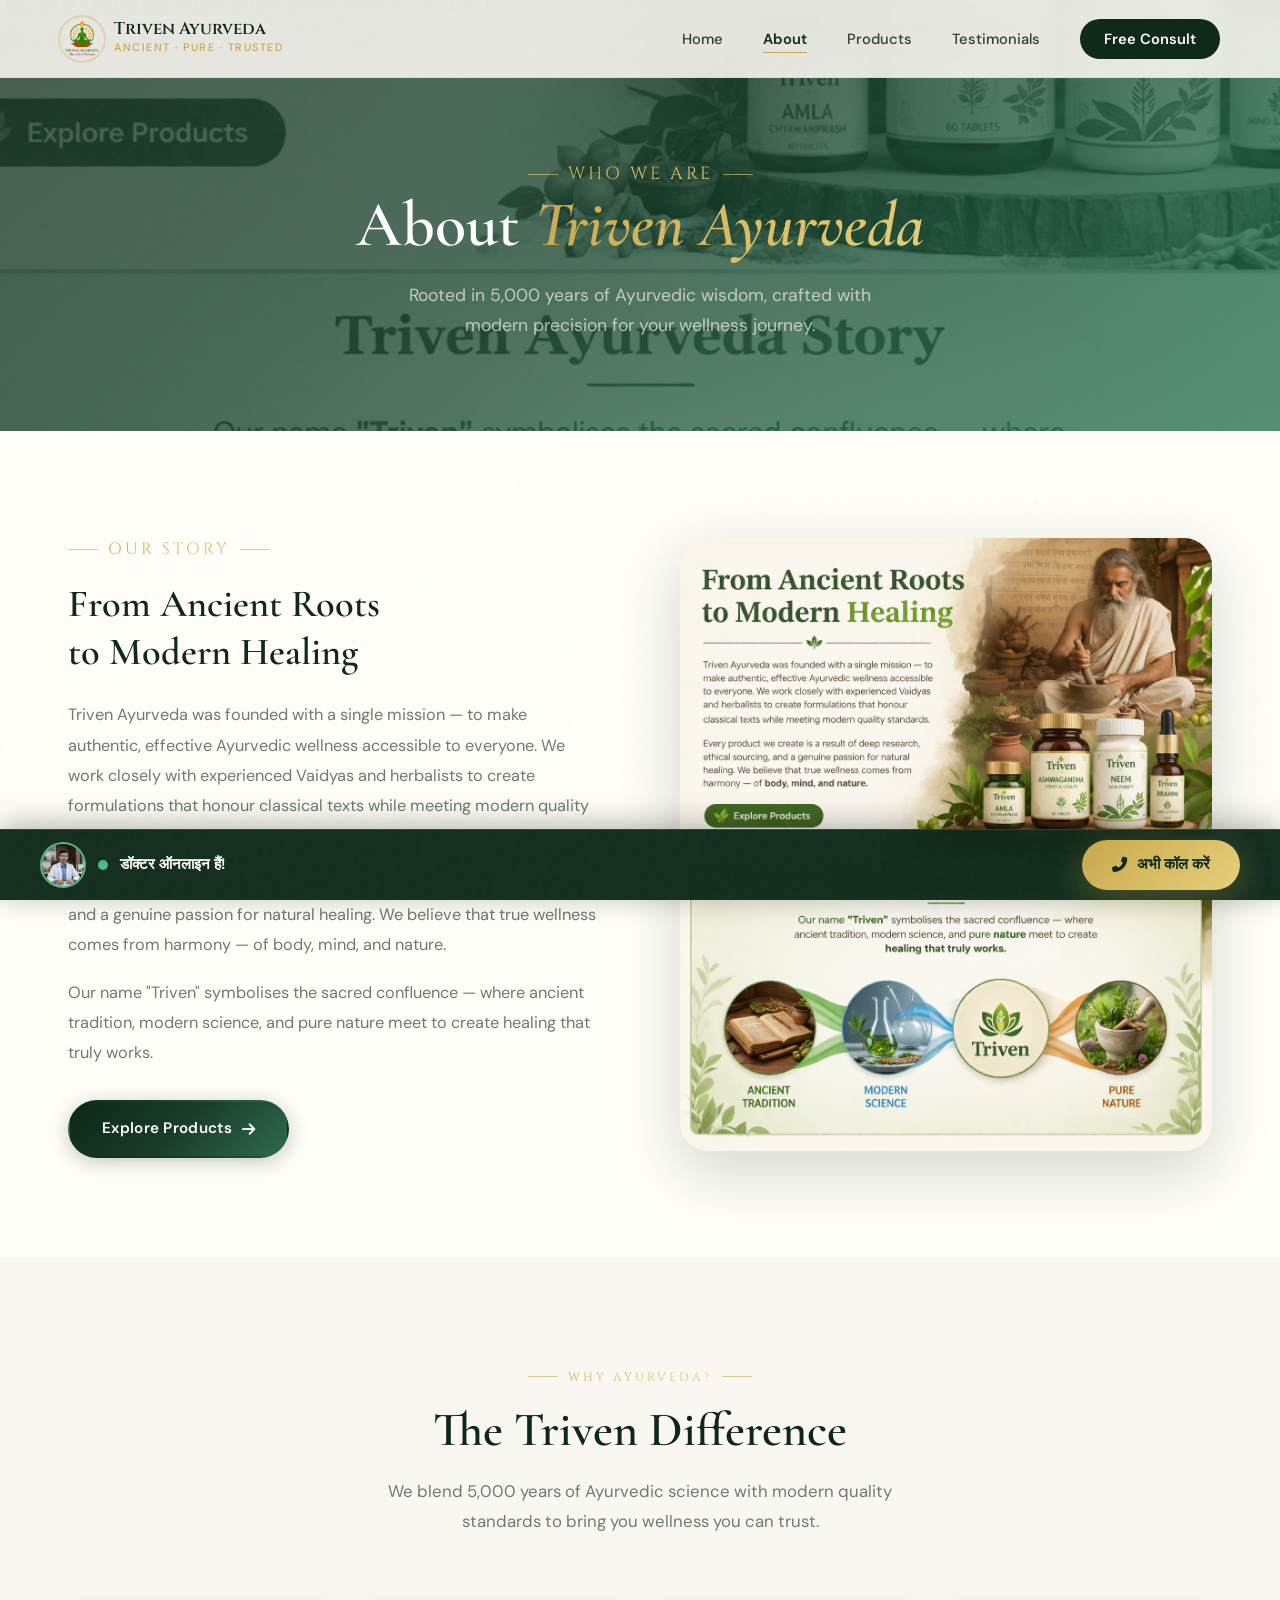
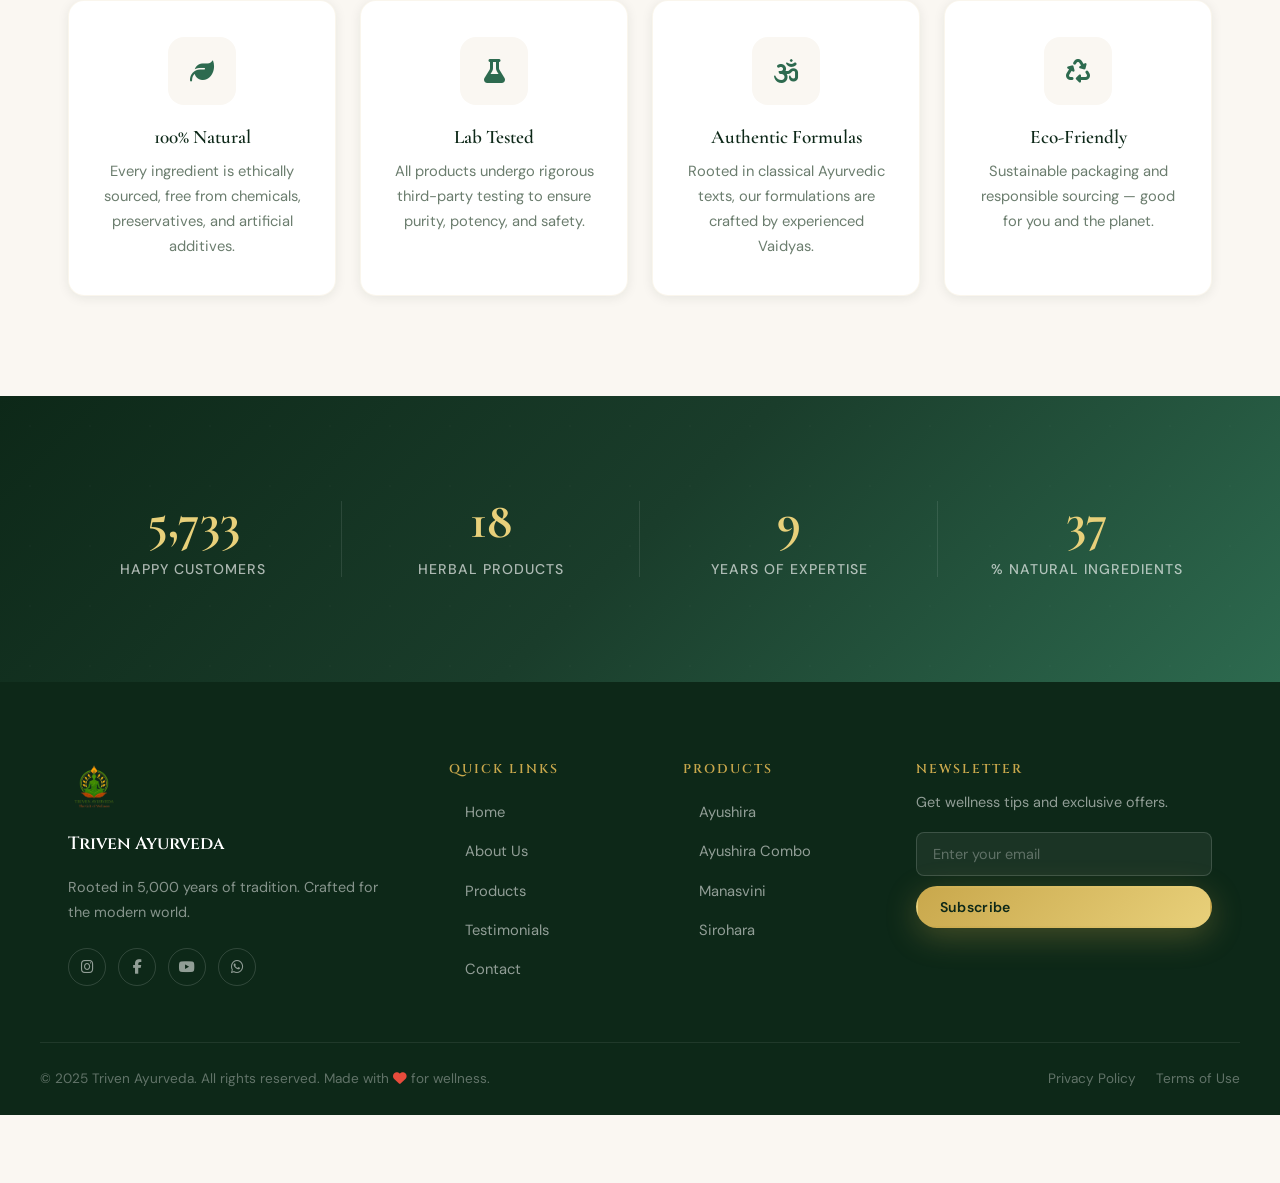
==== commit e7d8909e: "image update" ====
--- a/about.html
+++ b/about.html
@@ -38,7 +38,7 @@
 
   <!-- PAGE HERO -->
   <section class="about-hero">
-    <div class="bg-video-effect" style="background-image: url('https://images.unsplash.com/photo-1518531933037-91b2f5f229cc?q=80&w=1920&auto=format&fit=crop');"></div>
+    <div class="bg-video-effect" style="background-image: url('assets/TrivenStore.png');"></div>
     <div class="container">
       <p class="section-tag">Who We Are</p>
       <h1>About <em>Triven Ayurveda</em></h1>
@@ -60,7 +60,7 @@
         </div>
       </div>
       <div class="about-story-img reveal-right">
-        <img src="assets/image2.jpeg" alt="Triven Ayurveda Story" />
+        <img src="assets/TrivenStore.png" alt="Triven Ayurveda Story" />
       </div>
     </div>
   </section>
--- a/Triven.css
+++ b/Triven.css
@@ -63,13 +63,20 @@
 
 /* ===== RESET ===== */
 *, *::before, *::after { margin: 0; padding: 0; box-sizing: border-box; }
-html { scroll-behavior: smooth; scroll-padding-top: 80px; }
+html {
+  scroll-behavior: smooth;
+  scroll-padding-top: 80px;
+  overflow-x: hidden;
+  max-width: 100%;
+}
 body {
   font-family: 'DM Sans', sans-serif;
   background: var(--cream);
   color: var(--text);
   line-height: 1.7;
   overflow-x: hidden;
+  max-width: 100%;
+  width: 100%;
 }
 body::before {
   content: '';
@@ -230,6 +237,7 @@
   z-index: 1000;
   height: 78px;
   transition: all var(--dur-mid) var(--ease);
+  width: 100%;
 }
 .navbar::before {
   content: '';
@@ -249,18 +257,21 @@
 .nav-container {
   max-width: 1200px;
   margin: 0 auto;
-  padding: 0 28px;
+  padding: 0 20px;
   height: 100%;
   display: flex;
   align-items: center;
   justify-content: space-between;
   position: relative;
   z-index: 1;
+  min-width: 0;
 }
 .logo {
   display: flex;
   align-items: center;
-  gap: 12px;
+  gap: 10px;
+  min-width: 0;
+  flex-shrink: 1;
 }
 .logo img {
   height: 44px; width: 44px;
@@ -273,10 +284,11 @@
 .logo-text { display: flex; flex-direction: column; }
 .logo-name {
   font-family: 'Cinzel', serif;
-  font-size: 1.15rem;
+  font-size: 1.05rem;
   color: var(--forest);
   font-weight: 600;
   line-height: 1;
+  white-space: nowrap;
 }
 .logo-tagline {
   font-size: 0.68rem;
@@ -376,6 +388,8 @@
   gap: 80px;
   position: relative;
   overflow: hidden;
+  width: 100%;
+  box-sizing: border-box;
 }
 .hero-bg-pattern {
   position: absolute;
@@ -476,7 +490,7 @@
 }
 .hero-img-wrap {
   position: relative;
-  width: 520px;
+  width: min(520px, 100%);
   height: 600px;
 }
 .hero-img-ring {
@@ -968,7 +982,9 @@
   padding-bottom: 56px;
   border-bottom: 1px solid rgba(255,255,255,0.08);
 }
-.footer-links-row { display: contents; }
+.footer-links-row {
+  display: contents;
+}
 .footer-brand { display: flex; flex-direction: column; gap: 16px; }
 .footer-brand img { height: 52px; width: 52px; object-fit: contain; border-radius: 50%; }
 .footer-brand-name {
@@ -1185,7 +1201,7 @@
   z-index: -1;
   opacity: 0.3;
 }
-.about-story-img img { width: 100%; height: 440px; object-fit: cover; }
+.about-story-img img { width: 100%; height: auto; object-fit: contain; }
 .about-benefits { background: var(--cream); }
 
 /* ===================================
@@ -1355,7 +1371,7 @@
   .products-grid { grid-template-columns: repeat(2, 1fr); }
   .stats-grid { grid-template-columns: repeat(2, 1fr); gap: 32px; }
   .stat:not(:last-child)::after { display: none; }
-  .footer-grid { grid-template-columns: 1fr 1fr; }
+  .footer-grid { grid-template-columns: 1fr 1fr; gap: 32px; }
 }
 
 @media (max-width: 1024px) {
@@ -1371,16 +1387,21 @@
   section { padding: 72px 0; }
   .hero {
     flex-direction: column;
-    padding: 120px 24px 80px;
-    gap: 48px;
+    padding: 110px 20px 60px;
+    gap: 36px;
     text-align: center;
-    min-height: 100vh;
+    min-height: auto;
   }
-  .hero-left { align-items: center; }
+  .hero-left {
+    align-items: center;
+    text-align: center;
+  }
+  .hero-eyebrow { justify-content: center; }
   .hero-sub { margin: 0 auto; text-align: center; }
   .hero-btns { justify-content: center; }
   .hero-trust { justify-content: center; }
-  .hero-img-wrap { width: 320px; height: 380px; }
+  .hero-trust-item { justify-content: center; }
+  .hero-img-wrap { width: min(300px, 80vw); height: 360px; }
   .benefits-grid { grid-template-columns: repeat(2, 1fr); }
   .products-grid { grid-template-columns: repeat(2, 1fr); }
 }
@@ -1392,50 +1413,101 @@
     top: 100%; left: 0; right: 0;
     background: var(--ivory);
     flex-direction: column;
-    padding: 24px 28px;
-    gap: 20px;
+    padding: 20px 20px;
+    gap: 18px;
     box-shadow: var(--shadow-md);
     border-top: 1px solid rgba(13,40,24,0.08);
+    z-index: 999;
   }
   .nav-links.open { display: flex; }
   .nav-cta { align-self: flex-start; }
   .hamburger { display: flex; }
-  .about-story-img img { height: 320px; }
-  .testimonial-card { padding: 36px 32px; }
-  .testimonial-card > p { font-size: 1.15rem; }
-  .consult-form-box { padding: 32px 28px; }
-  .footer-grid { grid-template-columns: 1fr; }
-  .footer-links-row { display: contents; }
+  .about-story-img img { height: auto; }
+  .testimonial-card { padding: 32px 24px; }
+  .testimonial-card > p { font-size: 1.1rem; }
+  .consult-form-box { padding: 28px 22px; }
+  /* Footer: break into single column, links-row becomes normal block flow */
+  .footer-grid {
+    grid-template-columns: 1fr;
+    gap: 28px;
+  }
+  .footer-links-row {
+    display: grid;
+    grid-template-columns: 1fr 1fr;
+    gap: 24px;
+  }
   .footer-bottom { flex-direction: column; gap: 12px; text-align: center; }
   .call-float-bar { padding: 10px 20px; }
+  .consult-grid { gap: 32px; }
+  .contact-grid { gap: 32px; }
 }
 
 @media (max-width: 640px) {
-  section { padding: 60px 0; }
-  .container { padding: 0 18px; }
-  .hero { padding: 100px 18px 60px; }
-  .hero-left h1 { font-size: 2.2rem; }
-  .hero-img-wrap { width: 260px; height: 310px; }
-  .hero-trust { gap: 14px; }
-  .benefits-grid { grid-template-columns: 1fr; gap: 16px; }
-  .products-grid { grid-template-columns: 1fr; }
-  .stats-grid { grid-template-columns: repeat(2, 1fr); gap: 20px; }
+  section { padding: 56px 0; }
+  .container { padding: 0 16px; }
+  .hero {
+    padding: 90px 16px 50px;
+    gap: 28px;
+    min-height: auto;
+  }
+  .hero-left { width: 100%; align-items: center; text-align: center; }
+  .hero-eyebrow { justify-content: center; }
+  .hero-left h1 { font-size: 2rem; text-align: center; }
+  .hero-sub { text-align: center; }
+  .hero-img-wrap { width: min(240px, 70vw); height: 290px; }
+  .hero-trust { gap: 12px; flex-wrap: wrap; justify-content: center; }
+  .hero-trust-item { font-size: 0.8rem; justify-content: center; }
+  .hero-btns { flex-direction: column; align-items: stretch; width: 100%; }
+  .hero-btns .btn { justify-content: center; width: 100%; }
+  .benefits-grid { grid-template-columns: 1fr; gap: 14px; }
+  .products-grid { grid-template-columns: 1fr; gap: 16px; }
+  .stats-grid { grid-template-columns: repeat(2, 1fr); gap: 16px; }
+  .stat h2, .counter { font-size: 2.2rem; }
   .reviews-grid { grid-template-columns: 1fr; }
-  .testimonial-card { padding: 28px 22px; }
-  .testimonial-card::before { font-size: 5rem; top: 10px; left: 18px; }
-  .consult-form-box { padding: 24px 18px; }
-  .hero-btns { flex-direction: column; align-items: stretch; }
-  .hero-btns .btn { justify-content: center; }
-  .section-header { margin-bottom: 44px; }
-  .call-float-bar { padding: 10px 16px; gap: 8px; }
-  .call-now-btn { font-size: 0.85rem; padding: 10px 20px; }
-  .call-bar-doctor { width: 38px; height: 38px; }
+  .testimonial-card { padding: 24px 18px; }
+  .testimonial-card::before { font-size: 4.5rem; top: 8px; left: 14px; }
+  .testimonial-card > p { font-size: 1rem; }
+  .consult-form-box { padding: 22px 16px; }
+  .section-header { margin-bottom: 36px; }
+  .call-float-bar { padding: 8px 14px; gap: 8px; }
+  .call-now-btn { font-size: 0.82rem; padding: 9px 16px; gap: 6px; }
+  .call-bar-doctor { width: 36px; height: 36px; }
+  .doctor-online { font-size: 0.82rem; gap: 8px; }
+  .online-dot { width: 8px; height: 8px; }
+  .footer { margin-bottom: 60px; }
+  .about-story-img img { height: auto; }
+  .product-footer { flex-direction: column; align-items: flex-start; gap: 12px; }
+  .product-footer .btn { width: 100%; justify-content: center; }
+  .modal-box { padding: 28px 18px !important; }
+  .back-to-top { bottom: 72px; right: 16px; width: 40px; height: 40px; font-size: 0.85rem; }
+  .section-header h2 { font-size: 1.7rem; }
+  .benefit-card { padding: 28px 20px; }
+  .consult-left h2 { font-size: 1.6rem; }
+  .about-hero, .products-hero, .testimonials-hero, .contact-hero { padding: 110px 0 60px; }
+  .about-hero h1, .products-hero h1, .testimonials-hero h1, .contact-hero h1 { font-size: 2rem; }
+  .newsletter-form { flex-direction: column; }
+  .newsletter-form .btn { width: 100%; justify-content: center; }
 }
 
 @media (max-width: 480px) {
-  .hero-left h1 { font-size: 1.9rem; }
-  .navbar { height: 68px; }
-  .hero-img-wrap { width: 220px; height: 260px; }
+  .hero-left h1 { font-size: 1.75rem; }
+  .navbar { height: 64px; }
+  .logo img { height: 36px; width: 36px; }
+  .logo-name { font-size: 0.95rem; }
+  .logo-tagline { font-size: 0.6rem; }
+  .hero-img-wrap { width: min(200px, 65vw); height: 240px; }
+  .hero-eyebrow { font-size: 0.65rem; letter-spacing: 2px; }
+  .stats-grid { grid-template-columns: repeat(2, 1fr); gap: 12px; }
+  .stat { padding: 14px 10px; }
+  .call-float-bar { padding: 8px 10px; }
+  .call-now-btn { font-size: 0.78rem; padding: 8px 14px; }
+  .doctor-online span:last-child { display: none; }
+  .section-tag { font-size: 0.68rem; letter-spacing: 2px; }
+  .footer-grid { gap: 20px; }
+  .footer-links-row { grid-template-columns: 1fr 1fr; }
+  .consult-form-box { padding: 18px 14px; }
+  .testimonial-card { padding: 20px 14px; }
+  .review-card { padding: 24px 18px; }
 }
 
 /* ===================================
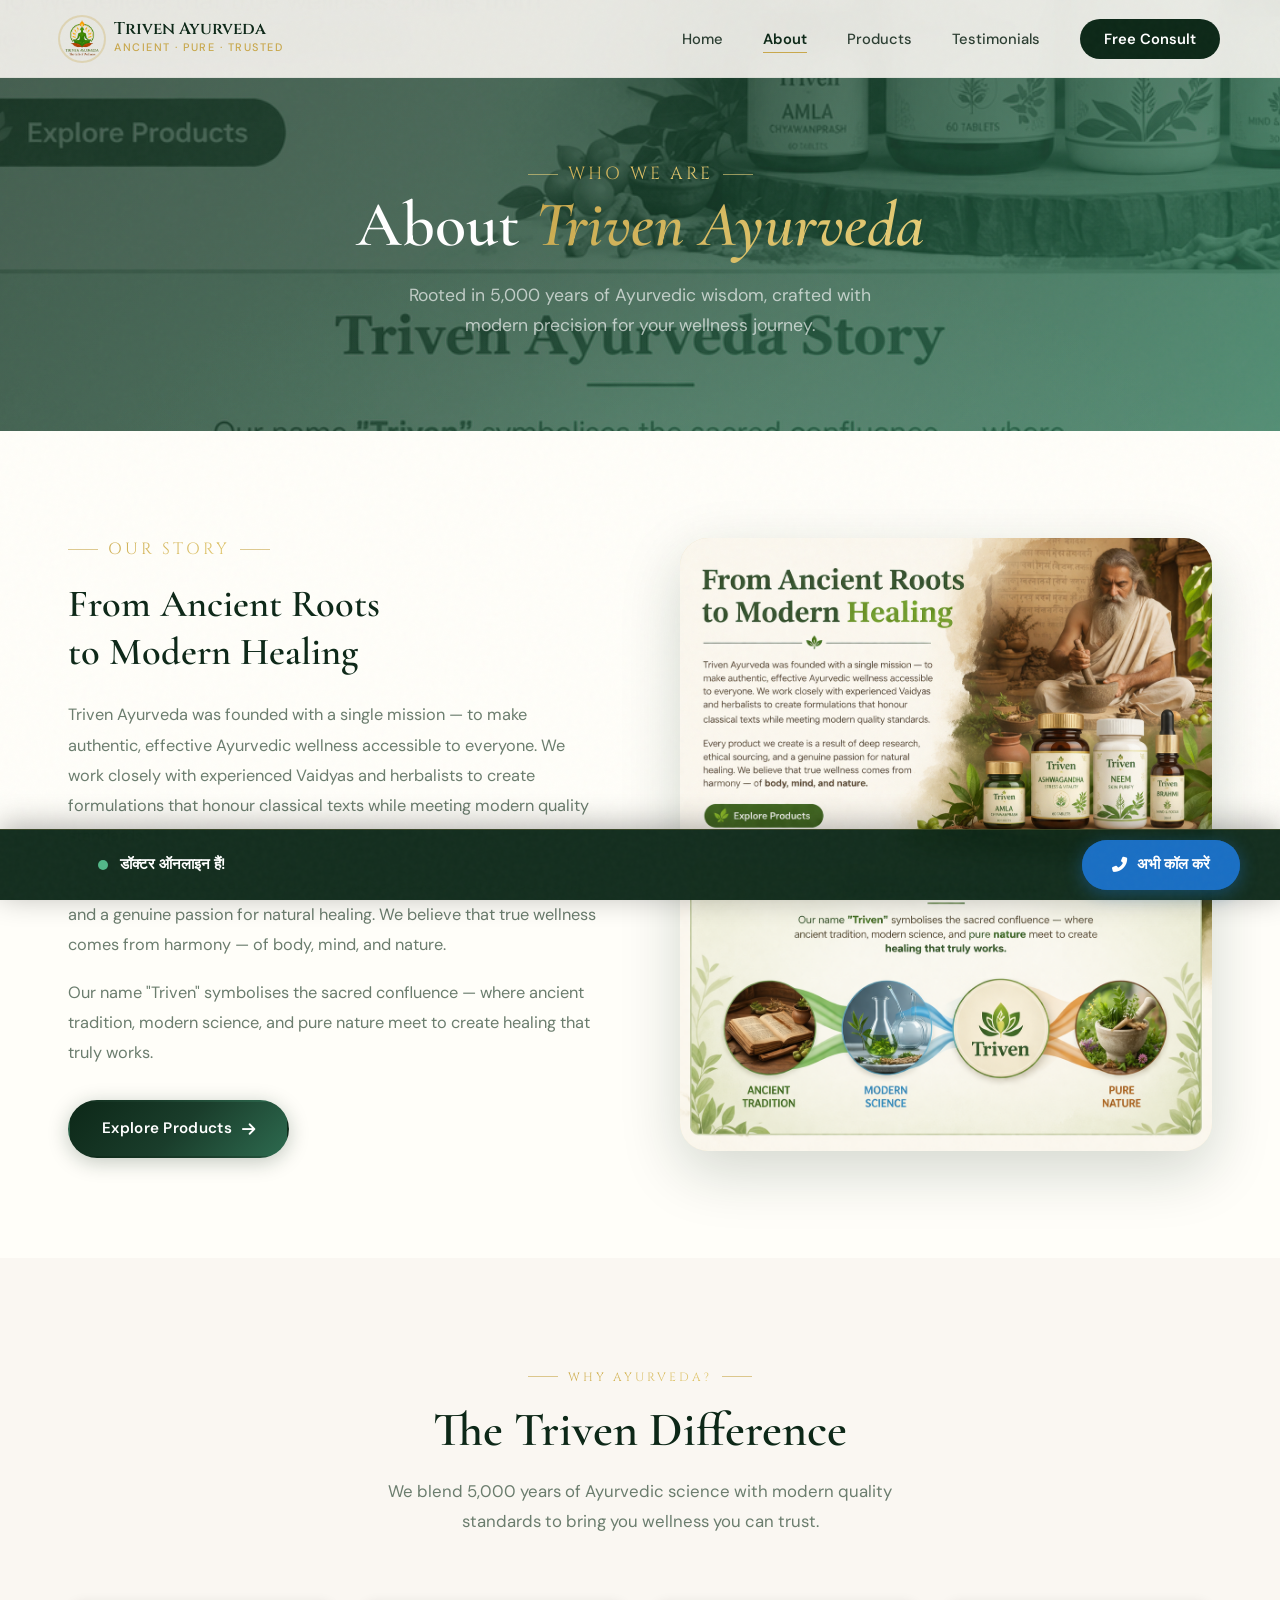
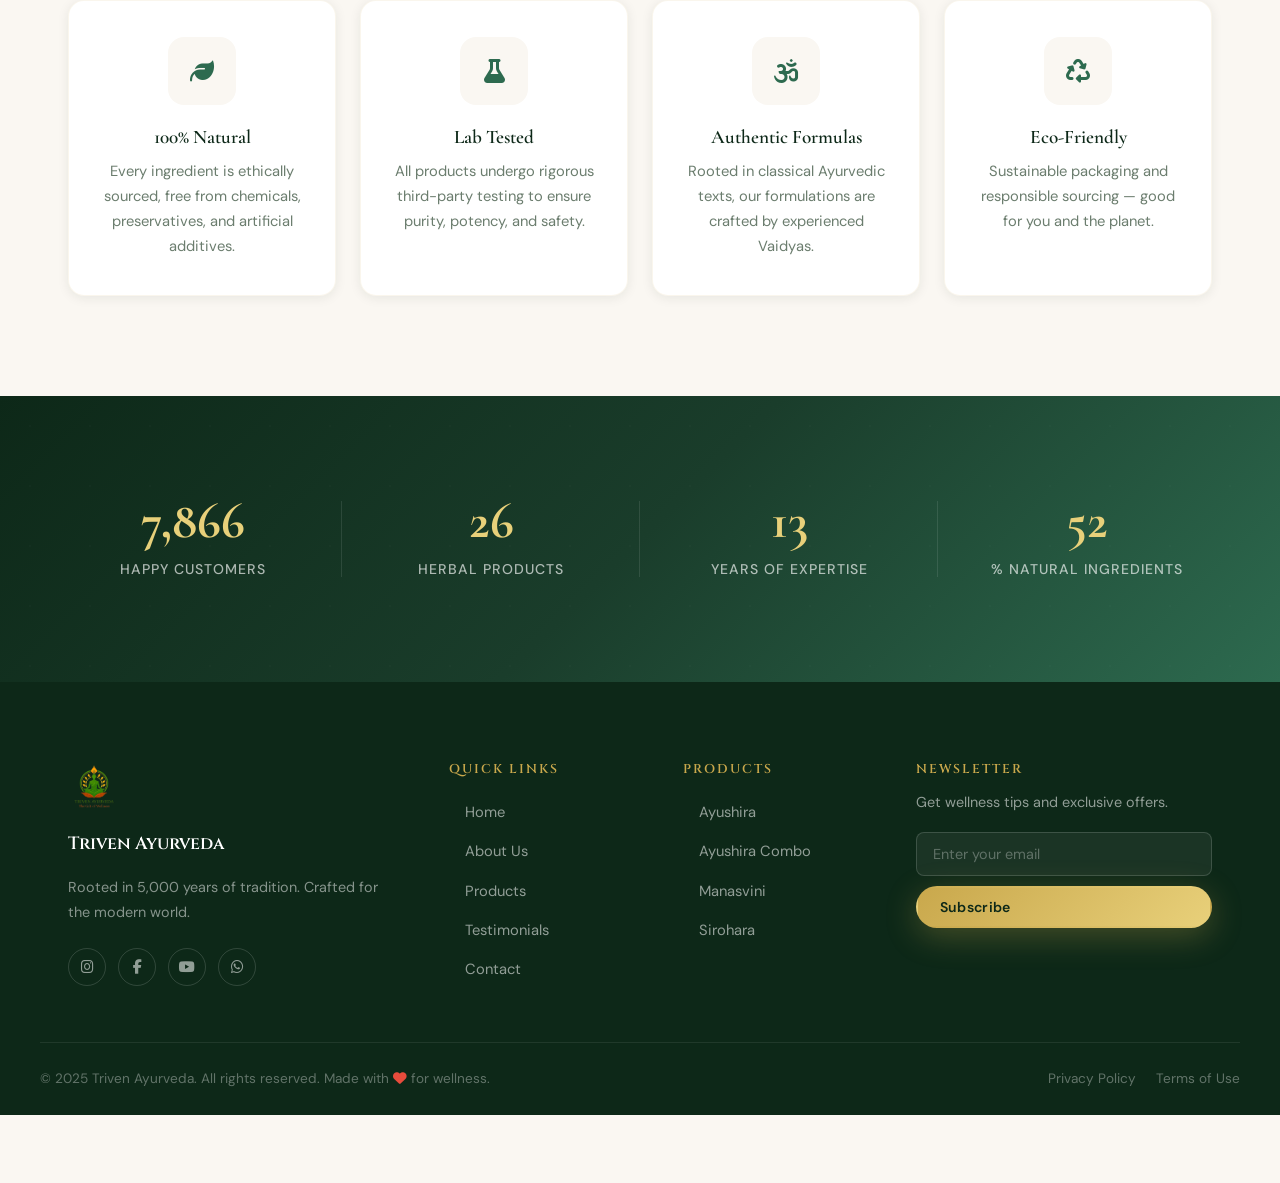
==== commit f729747d: "updaet -lending page" ====
--- a/about.html
+++ b/about.html
@@ -8,6 +8,23 @@
   <link rel="stylesheet" href="Triven.css" />
   <link rel="stylesheet" href="about.css" />
   <link rel="stylesheet" href="https://cdnjs.cloudflare.com/ajax/libs/font-awesome/6.5.0/css/all.min.css" />
+  <!-- Meta Pixel Code -->
+  <script>
+    !function(f,b,e,v,n,t,s)
+    {if(f.fbq)return;n=f.fbq=function(){n.callMethod?
+    n.callMethod.apply(n,arguments):n.queue.push(arguments)};
+    if(!f._fbq)f._fbq=n;n.push=n;n.loaded=!0;n.version='2.0';
+    n.queue=[];t=b.createElement(e);t.async=!0;
+    t.src=v;s=b.getElementsByTagName(e)[0];
+    s.parentNode.insertBefore(t,s)}(window, document,'script',
+    'https://connect.facebook.net/en_US/fbevents.js');
+    fbq('init', '1341688371125896');
+    fbq('track', 'PageView');
+  </script>
+  <noscript><img height="1" width="1" style="display:none"
+    src="https://www.facebook.com/tr?id=1341688371125896&ev=PageView&noscript=1"
+  /></noscript>
+  <!-- End Meta Pixel Code -->
 </head>
 <body>
 
--- a/Triven.css
+++ b/Triven.css
@@ -1107,22 +1107,43 @@
   flex-shrink: 0;
 }
 @keyframes blink { 0%,100% { opacity: 1; } 50% { opacity: 0.3; } }
+
+/* WeClinic-style blue sonar call button */
 .call-now-btn {
   display: inline-flex;
   align-items: center;
   gap: 10px;
-  background: var(--grad-gold);
-  color: var(--forest);
+  background: #1a6fc4;
+  color: var(--white);
   font-weight: 700;
   font-size: 0.95rem;
   padding: 12px 30px;
   border-radius: var(--radius-full);
   text-decoration: none;
-  transition: all var(--dur-mid);
-  box-shadow: var(--shadow-gold);
-}
-.call-now-btn:hover { transform: scale(1.04); box-shadow: 0 8px 40px rgba(201,168,76,0.5); }
+  transition: background 0.25s, transform 0.25s;
+  box-shadow: 0 4px 18px rgba(26,111,196,0.45);
+  position: relative;
+  overflow: visible;
+}
+.call-now-btn:hover { background: #155fa0; transform: translateY(-2px); }
 .call-now-btn i { animation: ringShake 1.8s ease-in-out infinite; display: inline-block; }
+/* Sonar rings */
+.call-now-btn::before,
+.call-now-btn::after {
+  content: '';
+  position: absolute;
+  inset: 0;
+  border-radius: var(--radius-full);
+  background: rgba(26,111,196,0.4);
+  animation: sonarRing 2s ease-out infinite;
+  pointer-events: none;
+  z-index: -1;
+}
+.call-now-btn::after { animation-delay: 0.9s; }
+@keyframes sonarRing {
+  0%   { transform: scale(1);   opacity: 0.75; }
+  100% { transform: scale(2);   opacity: 0; }
+}
 @keyframes ringShake { 0%,100% { transform: rotate(0); } 15%,45% { transform: rotate(-18deg); } 30%,60% { transform: rotate(18deg); } 75% { transform: rotate(0); } }
 
 /* ===================================
@@ -1511,6 +1532,234 @@
 }
 
 /* ===================================
+   PAGE LOADER
+   =================================== */
+#page-loader {
+  position: fixed;
+  inset: 0;
+  z-index: 999999;
+  background: var(--forest);
+  display: flex;
+  flex-direction: column;
+  align-items: center;
+  justify-content: center;
+  gap: 20px;
+  transition: opacity 0.6s var(--ease), visibility 0.6s var(--ease);
+}
+#page-loader.hide {
+  opacity: 0;
+  visibility: hidden;
+}
+.loader-logo {
+  width: 64px; height: 64px;
+  border-radius: 50%;
+  object-fit: contain;
+  animation: loaderPulse 1.4s ease-in-out infinite;
+}
+@keyframes loaderPulse {
+  0%,100% { transform: scale(1); opacity: 1; }
+  50% { transform: scale(1.1); opacity: 0.7; }
+}
+.loader-brand {
+  font-family: 'Cinzel', serif;
+  font-size: 1rem;
+  letter-spacing: 3px;
+  color: var(--gold-light);
+  text-transform: uppercase;
+}
+.loader-bar-wrap {
+  width: 160px;
+  height: 2px;
+  background: rgba(255,255,255,0.1);
+  border-radius: 2px;
+  overflow: hidden;
+}
+.loader-bar {
+  height: 100%;
+  background: var(--grad-gold);
+  border-radius: 2px;
+  animation: loaderBar 1.2s var(--ease) forwards;
+}
+@keyframes loaderBar {
+  from { width: 0%; }
+  to { width: 100%; }
+}
+
+/* ===================================
+   LEAD POPUP MODAL
+   =================================== */
+.modal-lead-box {
+  background: var(--white);
+  border-radius: 20px;
+  width: 92%;
+  max-width: 500px;
+  max-height: 92vh;
+  overflow-y: auto;
+  overflow-x: hidden;
+  position: relative;
+  box-shadow: 0 32px 80px rgba(0,0,0,0.35);
+  scrollbar-width: none;
+  opacity: 0;
+  transform: translateY(-60px);
+  transition: none;
+}
+.modal-lead-box::-webkit-scrollbar { display: none; }
+.modal-overlay.show .modal-lead-box {
+  opacity: 1;
+  transform: translateY(0);
+  transition: opacity 0.5s var(--ease), transform 0.55s cubic-bezier(0.34, 1.56, 0.64, 1);
+}
+/* Direction variants set via JS */
+.modal-lead-box.from-top    { transform: translateY(-80px); }
+.modal-lead-box.from-bottom { transform: translateY(80px); }
+.modal-lead-box.from-left   { transform: translateX(-80px); }
+.modal-lead-box.from-right  { transform: translateX(80px); }
+
+/* Gold card floats inside white modal */
+.modal-lead-header {
+  background: linear-gradient(145deg, #d4a843 0%, #e8c96a 50%, #c9a030 100%);
+  margin: 18px 18px 0;
+  border-radius: 14px;
+  padding: 22px 22px 20px;
+  text-align: center;
+  box-shadow: 0 4px 20px rgba(201,168,76,0.25);
+}
+.modal-lead-tag {
+  display: block;
+  font-family: 'Cinzel', serif;
+  font-size: 0.68rem;
+  letter-spacing: 2px;
+  text-transform: uppercase;
+  color: var(--forest);
+  opacity: 0.6;
+  margin-bottom: 10px;
+}
+.modal-lead-header h3 {
+  font-family: 'Cormorant Garamond', serif;
+  font-size: 1.5rem;
+  font-weight: 700;
+  color: var(--forest);
+  margin-bottom: 6px;
+  line-height: 1.35;
+}
+.modal-lead-header h3 span { font-style: italic; }
+.modal-lead-sub {
+  display: block;
+  font-size: 0.85rem;
+  color: var(--forest);
+  opacity: 0.7;
+  margin-bottom: 14px;
+}
+.modal-phone-link {
+  display: inline-flex;
+  align-items: center;
+  gap: 8px;
+  font-size: 1.2rem;
+  font-weight: 700;
+  color: var(--forest);
+  font-family: 'Cormorant Garamond', serif;
+  margin-bottom: 12px;
+  text-decoration: none;
+}
+.modal-phone-link i { font-size: 0.95rem; }
+
+/* Call button inside gold card */
+.modal-lead-header .btn-gold {
+  background: #1a6fc4 !important;
+  color: var(--white) !important;
+  border: none !important;
+  box-shadow: 0 4px 18px rgba(26,111,196,0.4) !important;
+  font-size: 0.95rem;
+  font-weight: 700;
+  padding: 12px 32px;
+  border-radius: var(--radius-full);
+  position: relative;
+  overflow: visible;
+  display: inline-flex;
+  align-items: center;
+  gap: 10px;
+}
+/* Sonar rings */
+.modal-lead-header .btn-gold::before,
+.modal-lead-header .btn-gold::after {
+  content: '';
+  position: absolute;
+  inset: 0;
+  border-radius: var(--radius-full);
+  background: rgba(26,111,196,0.35);
+  animation: sonarRing 2s ease-out infinite;
+  pointer-events: none;
+  z-index: -1;
+}
+.modal-lead-header .btn-gold::after {
+  animation-delay: 0.9s;
+}
+@keyframes sonarRing {
+  0%   { transform: scale(1);   opacity: 0.7; }
+  100% { transform: scale(1.9); opacity: 0; }
+}
+.modal-lead-header .btn-gold:hover {
+  background: #155fa0 !important;
+  transform: translateY(-2px);
+  box-shadow: 0 8px 28px rgba(26,111,196,0.55) !important;
+}
+
+/* Form area below gold card */
+.modal-lead-box .contact-form {
+  padding: 20px 22px 28px;
+  display: flex;
+  flex-direction: column;
+  gap: 14px;
+}
+.form-label {
+  display: block;
+  font-size: 0.82rem;
+  font-weight: 600;
+  color: var(--forest);
+  margin-bottom: 6px;
+}
+.modal-lead-box .form-group input {
+  background: var(--cream);
+  border: 1.5px solid rgba(13,40,24,0.1);
+  border-radius: var(--radius-sm);
+  padding: 14px 16px;
+  font-size: 0.93rem;
+  color: var(--text);
+  width: 100%;
+  outline: none;
+  transition: border-color 0.2s, box-shadow 0.2s;
+  font-family: 'DM Sans', sans-serif;
+}
+.modal-lead-box .form-group input:focus {
+  border-color: var(--forest-light);
+  background: var(--white);
+  box-shadow: 0 0 0 3px rgba(45,106,79,0.08);
+}
+.modal-checkboxes {
+  display: grid;
+  grid-template-columns: 1fr 1fr;
+  gap: 8px;
+  margin-top: 2px;
+}
+.check-item {
+  display: flex;
+  align-items: center;
+  gap: 7px;
+  font-size: 0.86rem;
+  color: var(--text);
+  cursor: pointer;
+  padding: 8px 10px;
+  border-radius: var(--radius-sm);
+  border: 1.5px solid rgba(13,40,24,0.1);
+  background: var(--cream);
+  transition: all 0.2s;
+  user-select: none;
+}
+.check-item:hover { border-color: var(--forest-light); background: var(--white); }
+.check-item input[type="checkbox"] { accent-color: var(--forest); width: 14px; height: 14px; flex-shrink: 0; }
+.check-item:has(input:checked) { border-color: var(--forest-light); background: rgba(45,106,79,0.06); font-weight: 600; }
+
+/* ===================================
    POPUP MODAL
    =================================== */
 .modal-overlay {
@@ -1539,6 +1788,7 @@
   transform: translateY(60px) scale(0.95);
   transition: all 0.6s cubic-bezier(0.34, 1.56, 0.64, 1);
   box-shadow: 0 30px 80px rgba(0,0,0,0.3);
+  padding: 40px 32px;
 }
 .modal-overlay.show .modal-box {
   transform: translateY(0) scale(1);
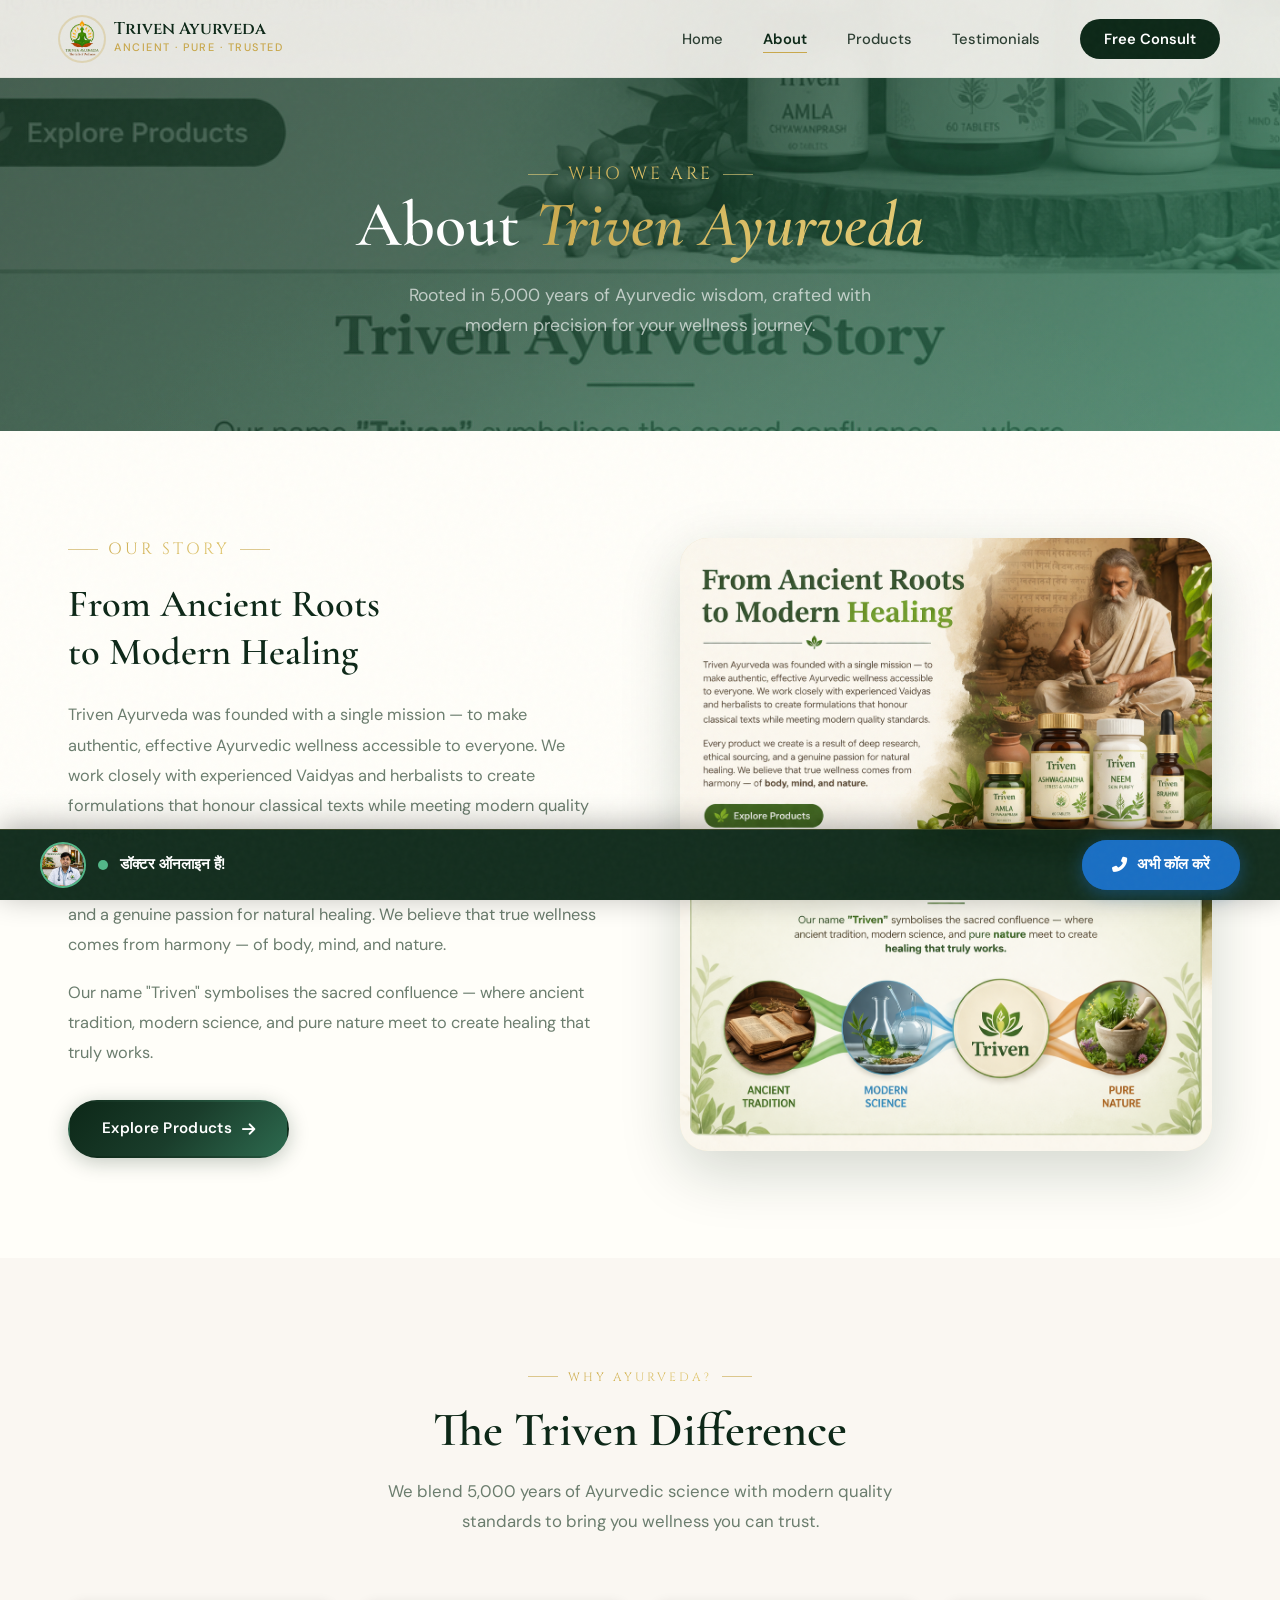
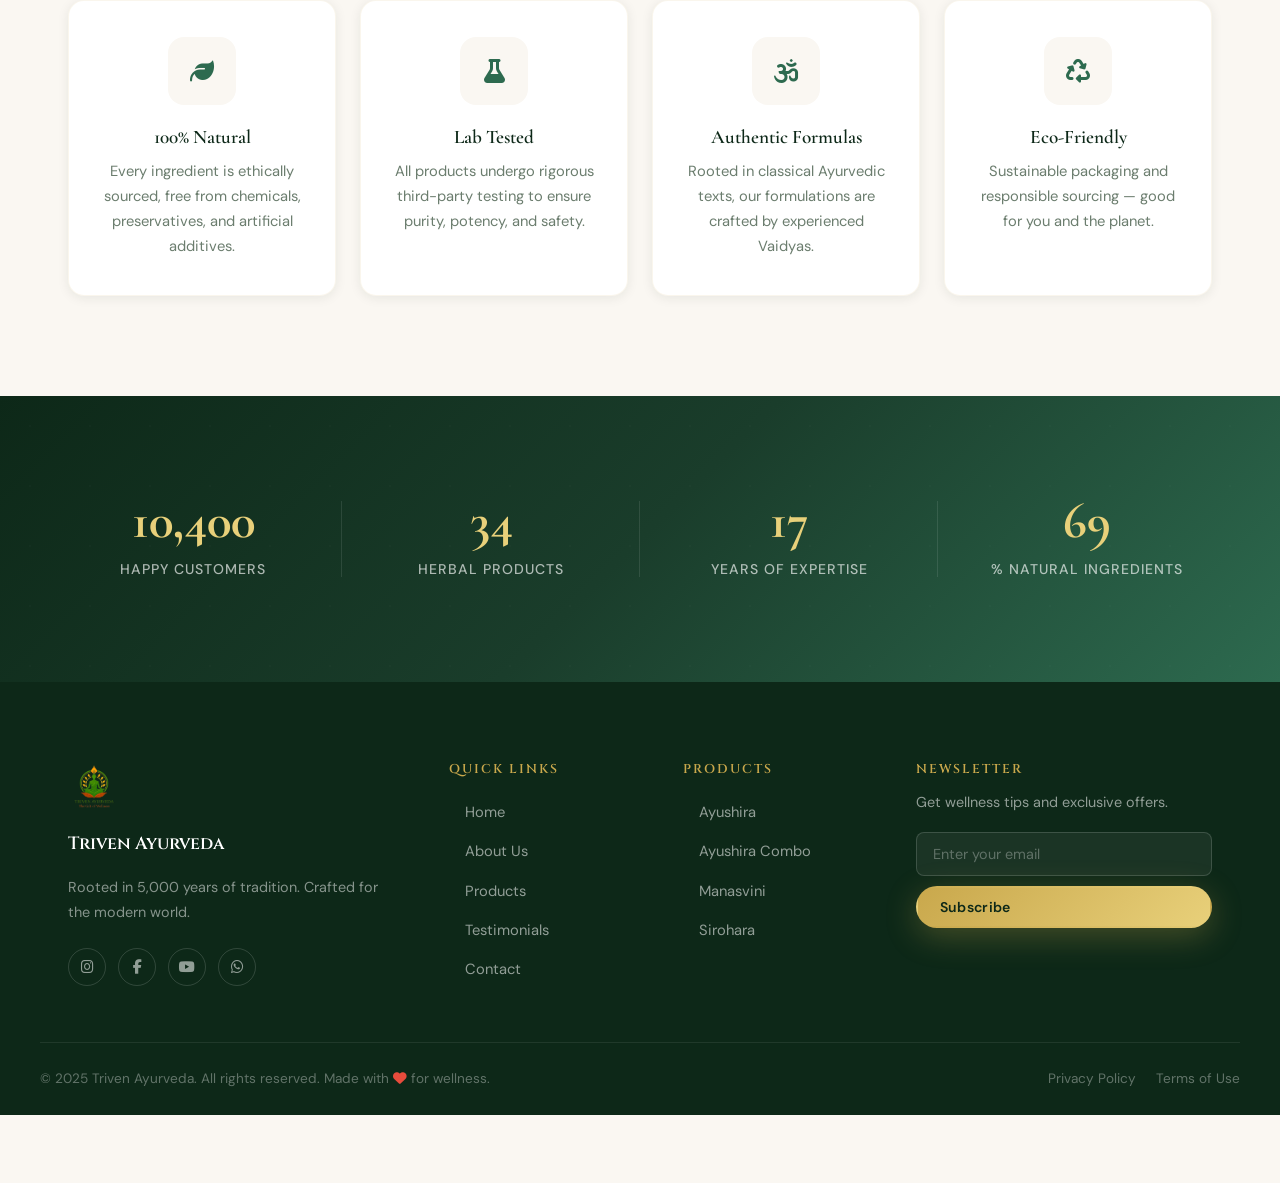
==== commit 58503cf1: "update" ====
--- a/about.html
+++ b/about.html
@@ -25,6 +25,14 @@
     src="https://www.facebook.com/tr?id=1341688371125896&ev=PageView&noscript=1"
   /></noscript>
   <!-- End Meta Pixel Code -->
+
+  <script type="text/javascript">
+    (function(c,l,a,r,i,t,y){
+        c[a]=c[a]||function(){(c[a].q=c[a].q||[]).push(arguments)};
+        t=l.createElement(r);t.async=1;t.src="https://www.clarity.ms/tag/"+i;
+        y=l.getElementsByTagName(r)[0];y.parentNode.insertBefore(t,y);
+    })(window, document, "clarity", "script", "wbyerrh5ln");
+</script>
 </head>
 <body>
 
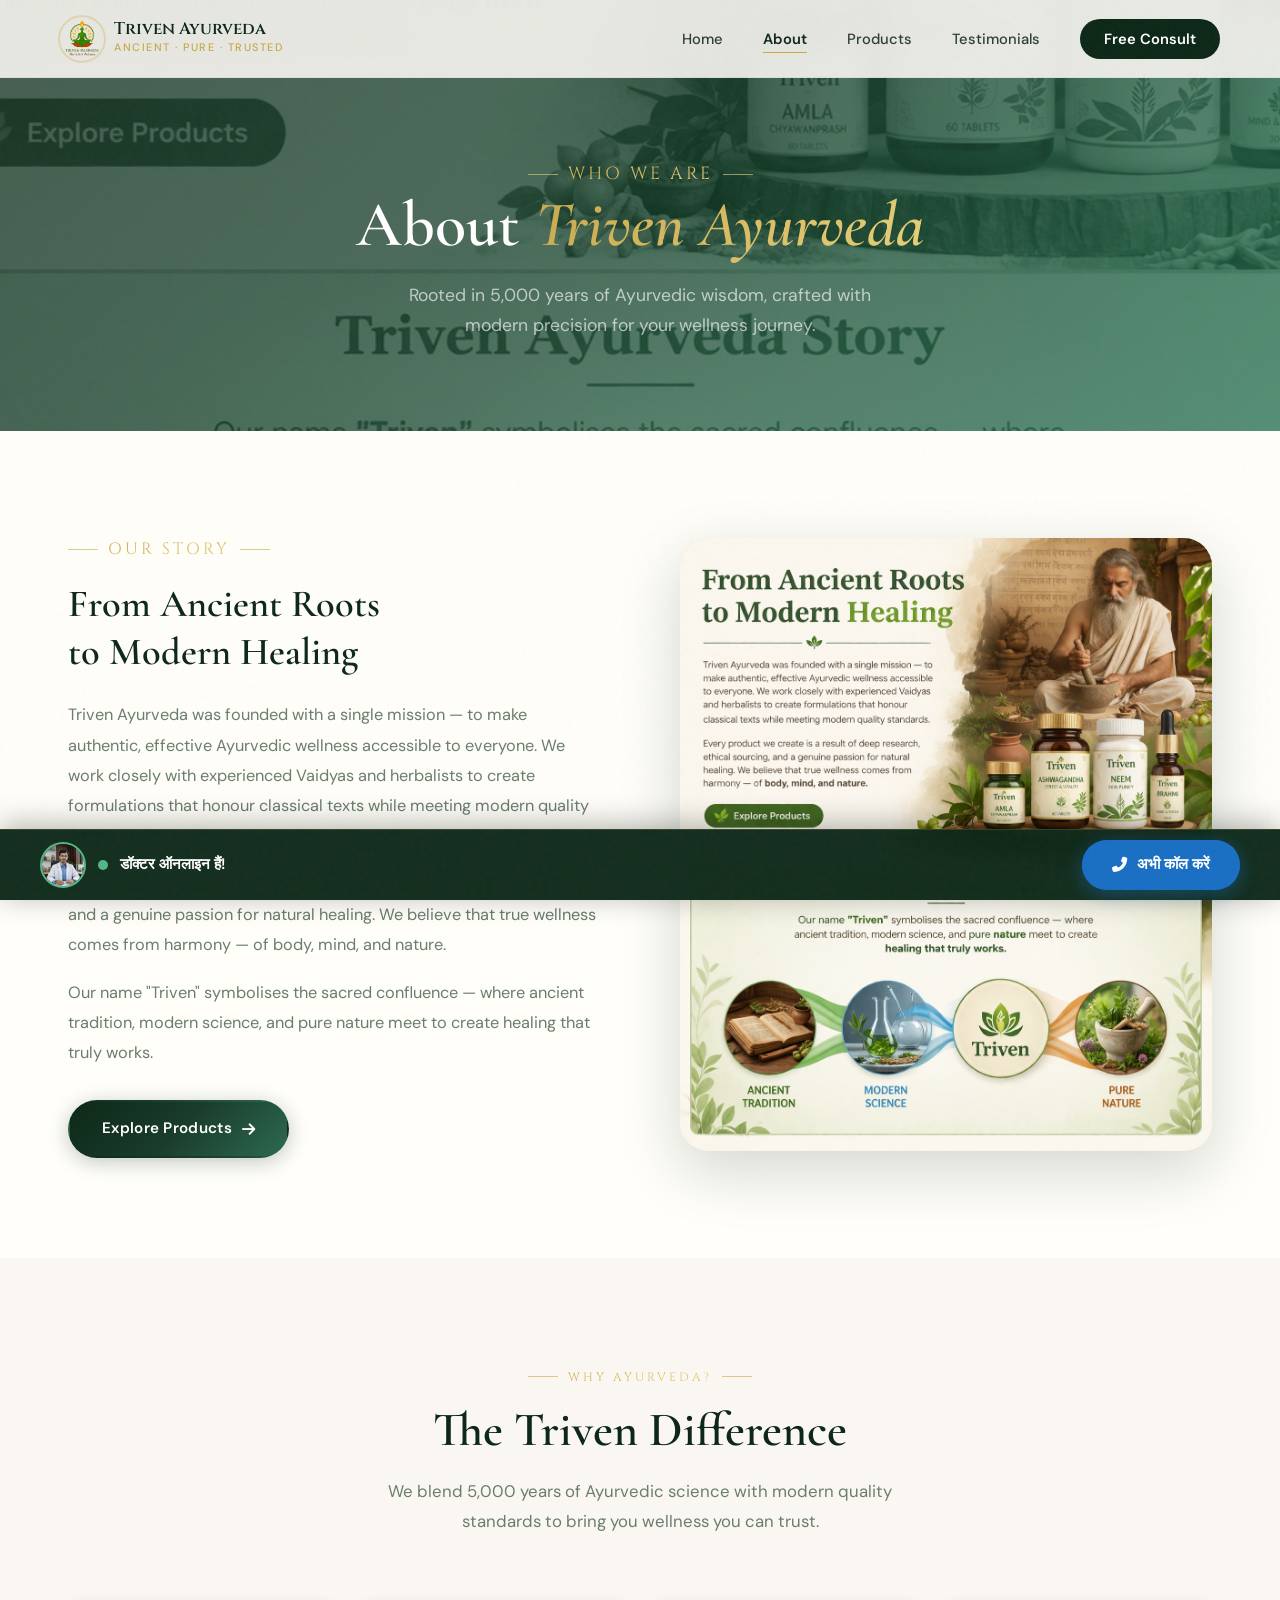
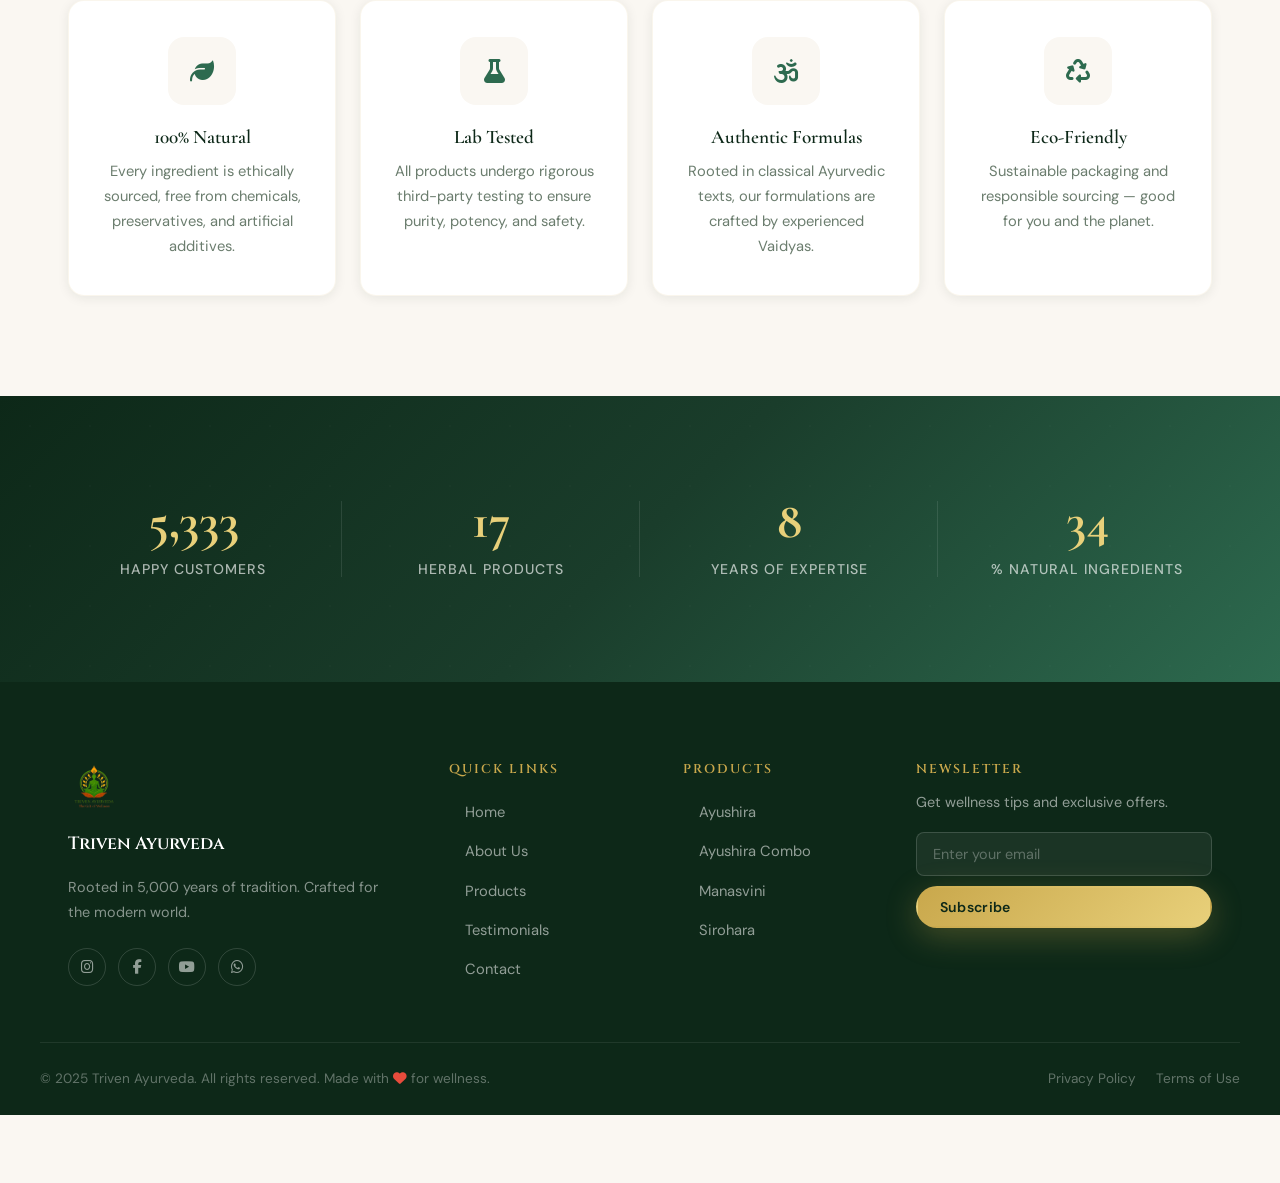
==== commit ea6deb5b: "update" ====
--- a/about.html
+++ b/about.html
@@ -8,31 +8,7 @@
   <link rel="stylesheet" href="Triven.css" />
   <link rel="stylesheet" href="about.css" />
   <link rel="stylesheet" href="https://cdnjs.cloudflare.com/ajax/libs/font-awesome/6.5.0/css/all.min.css" />
-  <!-- Meta Pixel Code -->
-  <script>
-    !function(f,b,e,v,n,t,s)
-    {if(f.fbq)return;n=f.fbq=function(){n.callMethod?
-    n.callMethod.apply(n,arguments):n.queue.push(arguments)};
-    if(!f._fbq)f._fbq=n;n.push=n;n.loaded=!0;n.version='2.0';
-    n.queue=[];t=b.createElement(e);t.async=!0;
-    t.src=v;s=b.getElementsByTagName(e)[0];
-    s.parentNode.insertBefore(t,s)}(window, document,'script',
-    'https://connect.facebook.net/en_US/fbevents.js');
-    fbq('init', '1341688371125896');
-    fbq('track', 'PageView');
-  </script>
-  <noscript><img height="1" width="1" style="display:none"
-    src="https://www.facebook.com/tr?id=1341688371125896&ev=PageView&noscript=1"
-  /></noscript>
-  <!-- End Meta Pixel Code -->
-
-  <script type="text/javascript">
-    (function(c,l,a,r,i,t,y){
-        c[a]=c[a]||function(){(c[a].q=c[a].q||[]).push(arguments)};
-        t=l.createElement(r);t.async=1;t.src="https://www.clarity.ms/tag/"+i;
-        y=l.getElementsByTagName(r)[0];y.parentNode.insertBefore(t,y);
-    })(window, document, "clarity", "script", "wbyerrh5ln");
-</script>
+  
 </head>
 <body>
 
